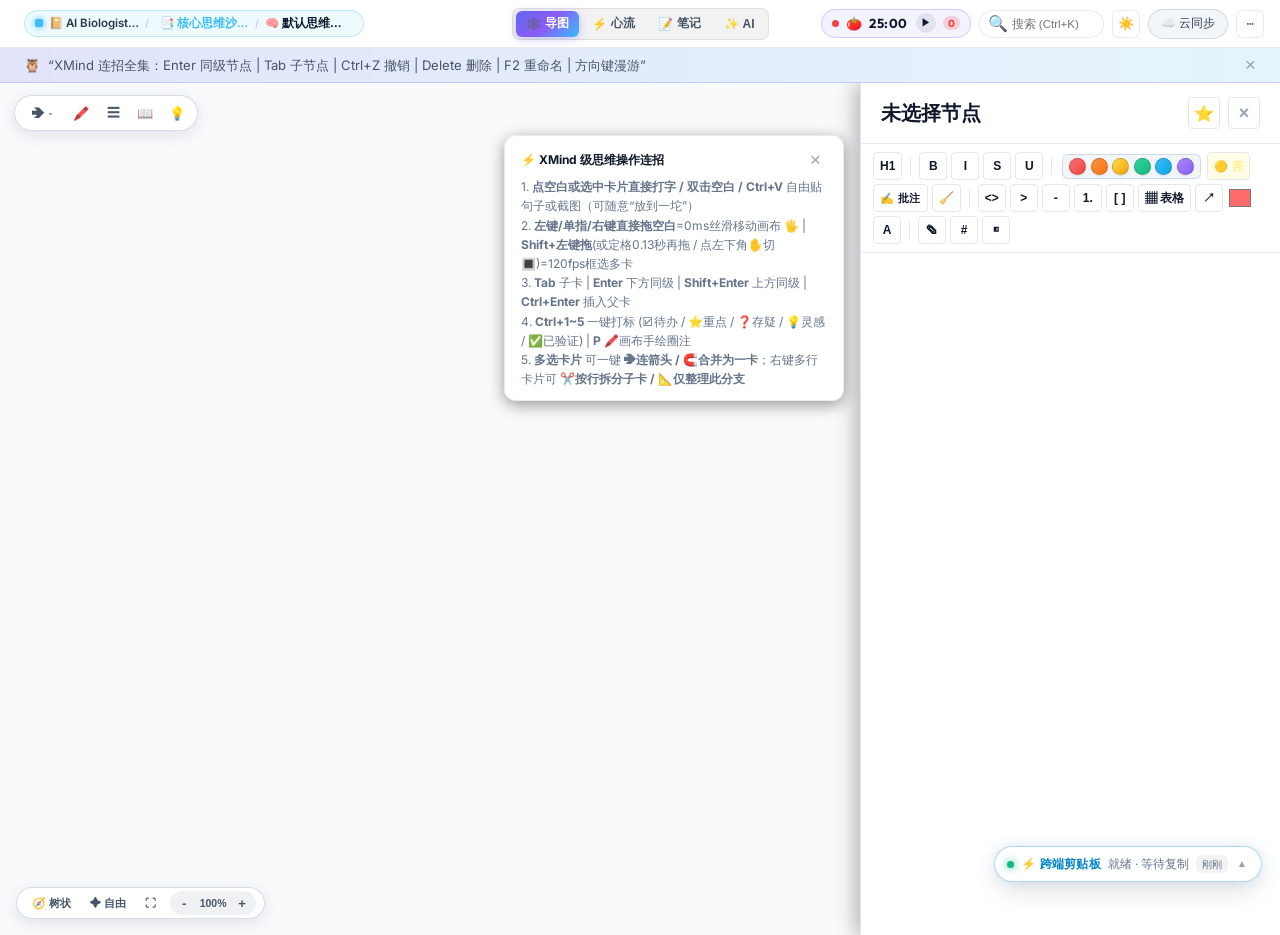
==== public/index.html @ 2f4ebbdd "fix(theme): release v3.9.8 with default light theme and persistent theme management engine" ====
<!DOCTYPE html>
<html lang="zh-CN" data-theme="light">
<head>
    <meta charset="UTF-8">
    <meta name="viewport" content="width=device-width, initial-scale=1.0">
    <title>FlowNotes — 空间自由思维沙盘与动态脑图系统 (v3.9.8)</title>
    <meta name="description" content="流动心流捕获、空间自由白板、动态跟随箭头、Markdown 深度编辑与 AI 助手于一体的个人知识工作台。">
    <meta name="theme-color" content="#f8fafc">
    <meta name="apple-mobile-web-app-capable" content="yes">
    <meta name="apple-mobile-web-app-status-bar-style" content="black-translucent">
    <link rel="manifest" href="manifest.json">
    <link rel="preconnect" href="https://fonts.googleapis.com">
    <link rel="preconnect" href="https://fonts.gstatic.com" crossorigin>
    <link href="https://fonts.googleapis.com/css2?family=Inter:wght@300;400;500;600;700&family=Outfit:wght@400;600;700;800&family=Fira+Code:wght@400;500&display=swap" rel="stylesheet">
    <script src="https://d3js.org/d3.v7.min.js"></script>
    <link rel="stylesheet" href="index.css?v=3.9.8">
    <script>
        try {
            const savedTheme = localStorage.getItem("flownotes_theme") || "light";
            document.documentElement.setAttribute("data-theme", savedTheme);
        } catch(e) {}
    </script>
</head>
<body>
    <!-- 顶部导航栏 (v3.6.0 极简三段式顶栏：消除猫头鹰冗余占用，纯净面包屑与黄金单点云同步) -->
    <header class="navbar">
        <div class="navbar-left">
            <div id="logoGroup" style="display:none;"></div>
            <div class="current-map-badge onenote-breadcrumb" id="currentMapBadge" style="cursor:pointer;" title="点击打开 OneNote 笔记本中心">
                <span>🧠 默认思维导图</span>
            </div>
        </div>

        <div class="navbar-center">
            <!-- 核心导航标签 (Segmented Pill Switcher: 永不换行、极简防挤压) -->
            <nav class="nav-tabs">
                <button class="nav-tab active" data-tab="graph" title="思维图谱可视化工作台">
                    <span class="tab-icon">🕸️</span>
                    <span>导图</span>
                </button>
                <button class="nav-tab" data-tab="flow" title="心流灵感极速捕获">
                    <span class="tab-icon">⚡</span>
                    <span>心流</span>
                </button>
                <button class="nav-tab" data-tab="editor" title="双链长文笔记库">
                    <span class="tab-icon">📝</span>
                    <span>笔记</span>
                </button>
                <button class="nav-tab" data-tab="ai" title="AI 认知助手与思维重构">
                    <span class="tab-icon">✨</span>
                    <span>AI</span>
                </button>
            </nav>
        </div>

        <div class="navbar-right">
            <!-- 顶部番茄钟与心流专注胶囊及极速待办下拉窗 (Header Pomodoro Focus Capsule & Quick Popover, v3.9.1) -->
            <div class="header-pomo-wrapper" id="headerPomoWrapper" style="position:relative;">
                <div class="header-pomo-pill" id="headerPomoPill" title="🍅 点击展开待办秒级专注通道 (Alt+P 开始/暂停)">
                    <span class="pomo-pill-mode-dot" id="pomoPillDot"></span>
                    <span class="pomo-pill-icon">🍅</span>
                    <span class="pomo-pill-timer" id="pomoPillTimer">25:00</span>
                    <button class="pomo-pill-toggle-btn" id="pomoPillToggleBtn" title="开始/暂停番茄专注 (Alt+P)">▶</button>
                    <span class="pomo-pill-today-badge" id="pomoPillTodayBadge" title="今日已完成专注番茄数">0</span>
                </div>

                <!-- 点击番茄展开的极简待办专注悬浮窗 (v3.9.1 Quick Focus Popover) -->
                <div class="pomo-quick-popover" id="pomoQuickPopover" style="display:none;">
                    <div class="pomo-popover-header">
                        <div class="pomo-popover-title">
                            <span>🎯 待办专注快速通道</span>
                            <span class="pomo-popover-badge" id="pomoQuickTodoBadge">0</span>
                        </div>
                        <button type="button" class="pomo-popover-full-btn" id="btnOpenFullPomoModal" title="打开完整时钟与专注证据库">📊 完整仪表盘</button>
                    </div>

                    <div class="pomo-popover-list" id="pomoQuickTodoList">
                        <!-- 动态渲染待办列表项 -->
                    </div>

                    <div class="pomo-popover-custom-row">
                        <input type="text" id="pomoQuickCustomInput" class="pomo-popover-input" placeholder="或输入临时专注目标...">
                        <button type="button" class="btn-quick-custom-start" id="btnStartQuickCustom">▶ 开始</button>
                    </div>

                    <div class="pomo-popover-footer">
                        <div class="pomo-popover-slices">
                            <span style="font-size:11px;color:var(--text-secondary,#94a3b8)">时长：</span>
                            <button type="button" class="pomo-popover-slice" data-mins="15">15m</button>
                            <button type="button" class="pomo-popover-slice active" data-mins="25">25m</button>
                            <button type="button" class="pomo-popover-slice" data-mins="45">45m</button>
                        </div>
                        <span class="pomo-popover-hint">点击任务行秒级开跑 · 自动聚焦卡片</span>
                    </div>
                </div>
            </div>

            <!-- 全局实时搜索 (紧凑优雅) -->
            <div class="search-box">
                <span class="search-icon">🔍</span>
                <input type="text" id="searchInput" placeholder="搜索 (Ctrl+K)">
            </div>

            <!-- 主题切换 -->
            <button class="btn-icon-only" id="themeToggle" title="切换深色/浅色外观">
                <span id="themeIcon">☀️</span>
            </button>

            <!-- 顶部常驻唯一云同步胶囊 (v3.5.9 统一步骤：对标 Image 2 黄金右上角，单点触发) -->
            <button class="nav-sync-pill" id="btnTopSync" title="点击立即同步至 GitHub 私有 Gist，或配置云端备份">
                <span class="sync-pill-text" id="syncPillText">☁️ 云同步</span>
            </button>

            <!-- 更多操作下拉菜单 (收纳导出 Obsidian、退出登录) -->
            <div class="navbar-more-wrap" id="navbarMoreWrap">
                <button class="btn-icon-only btn-navbar-more" id="btnNavbarMore" title="更多功能 (导出、退出)">
                    <span>⋯</span>
                </button>
                <div class="navbar-dropdown-menu" id="navbarMoreDropdown" style="display: none;">
                    <button class="navbar-dropdown-item" id="ghSyncBtn" title="GitHub 云端多端同步与历史回滚设置">
                        <span class="dropdown-item-icon">☁️</span>
                        <span class="dropdown-item-text" id="ghSyncText">GitHub 云端同步设置</span>
                    </button>
                    <button class="navbar-dropdown-item" id="exportObsidianBtn" title="导出支持 sync_to_obsidian.ps1 脚本的备份文件">
                        <span class="dropdown-item-icon">📦</span>
                        <span class="dropdown-item-text">导出为 Obsidian (JSON/MD)</span>
                    </button>
                    <button class="navbar-dropdown-item" id="btnMenuExportJson" title="导出完整 FlowNotes JSON 备份">
                        <span class="dropdown-item-icon">⬇️</span>
                        <span class="dropdown-item-text">导出备份 (JSON)</span>
                    </button>
                    <button class="navbar-dropdown-item" id="btnMenuImportFile" title="导入 Excalidraw (.excalidraw) 或 FlowNotes 备份 (.json)">
                        <span class="dropdown-item-icon">⬆️</span>
                        <span class="dropdown-item-text">导入备份 / Excalidraw</span>
                    </button>
                    <div class="navbar-dropdown-divider"></div>
                    <button class="navbar-dropdown-item text-danger" id="btnLogout" title="退出登录">
                        <span class="dropdown-item-icon">🚪</span>
                        <span class="dropdown-item-text">退出当前登录</span>
                    </button>
                </div>
            </div>
        </div>
    </header>

    <!-- 猫头鹰智慧贴士栏 -->
    <div class="owl-banner" id="owlBanner">
        <div class="owl-banner-content">
            <span class="owl-emoji">🦉</span>
            <span id="owlMessage">“XMind 连招全集：Enter 同级节点 | Tab 子节点 | Ctrl+Z 撤销 | Delete 删除 | F2 重命名 | 方向键漫游”</span>
        </div>
        <button class="btn-close-banner" id="closeBannerBtn">×</button>
    </div>

    <!-- 主工作区 -->
    <main class="main-container main-fullbleed">
        <!-- 1. 思维图谱可视化主工作台 -->
        <section class="tab-pane active" id="pane-graph">
            <div class="obsidian-mindmap-workspace">
                <!-- 左侧 D3 矢量图谱画布容器 -->
                <div id="graph-container">
                    <!-- SVG 画布必须在 DOM 最底层，浮动控件在其之上 -->
                    <svg id="graph-svg"></svg>
                    <input type="text" id="edit-input" autocomplete="off" spellcheck="false">

                    <!-- 画布左上角极简单行操作栏 (v3.8.5 净化精简 + 箭头分类面板) -->
                    <div id="nav-controls" class="canvas-action-pill-bar">
                        <button class="nav-btn nav-btn-dropdown" id="btn-relation" title="箭头分类与风格选择 (快捷键 L)"><span id="btn-relation-icon">➔</span><span class="nav-btn-caret">▾</span></button>
                        <button class="nav-btn" id="btn-ink-draw" title="OneNote 自由手绘/荧光笔圈注 (按 P 切换)">🖍️</button>
                        <button class="nav-btn" id="btn-outline" title="节点目录大纲">☰</button>
                        <button class="nav-btn" id="btn-toggle-editor" title="展开/收起右侧详细笔记 (Alt+E)">📖</button>
                        <button class="nav-btn" id="btn-hint" title="显示/隐藏快捷键提示面板">💡</button>
                        <!-- 隐藏保留 DOM 与快捷键兼容性 (用户标记精简) -->
                        <button class="nav-btn" id="btn-add-child" title="衍生子卡片 (Tab 键)" style="display:none;"></button>
                        <button class="nav-btn" id="btn-add-sibling" title="新增同级卡片 (Enter 键)" style="display:none;"></button>
                        <button class="nav-btn" id="btn-marquee" title="切换手势" style="display:none;"></button>
                        <button class="nav-btn" id="btn-undo" title="撤销 (Ctrl + Z)" style="display:none;"></button>
                        <button class="nav-btn" id="btn-redo" title="重做 (Ctrl + Y)" style="display:none;"></button>
                        <button id="btn-organizer" style="display:none;"></button>
                        <button id="btn-articles" style="display:none;"></button>
                        <button id="btn-search" style="display:none;"></button>
                        <button id="btn-multi-select" style="display:none;"></button>
                    </div>

                    <!-- 箭头分类与风格选择面板 (v3.8.5) -->
                    <div id="arrow-style-popover" class="arrow-style-popover" style="display: none;">
                        <div class="popover-arrow-header">
                            <span class="popover-arrow-title">🏹 箭头分类与风格</span>
                            <span class="popover-arrow-hint">点击即设默认，连线或按 L 立即生效</span>
                        </div>
                        <div class="popover-arrow-list">
                            <div class="arrow-style-item active" data-style="solid">
                                <div class="arrow-preview-pill">
                                    <svg viewBox="0 0 64 16" class="arrow-preview-svg">
                                        <line x1="4" y1="8" x2="52" y2="8" stroke="currentColor" stroke-width="2.2" marker-end="url(#arrow-preview-marker)"/>
                                    </svg>
                                </div>
                                <div class="arrow-style-meta">
                                    <div class="arrow-style-label">实线箭头 <span class="arrow-style-badge">默认</span></div>
                                    <div class="arrow-style-desc">标准层级与直接因果</div>
                                </div>
                                <span class="arrow-style-check">✓</span>
                            </div>

                            <div class="arrow-style-item" data-style="dashed">
                                <div class="arrow-preview-pill">
                                    <svg viewBox="0 0 64 16" class="arrow-preview-svg">
                                        <line x1="4" y1="8" x2="52" y2="8" stroke="currentColor" stroke-width="2" stroke-dasharray="6 4" marker-end="url(#arrow-preview-marker)"/>
                                    </svg>
                                </div>
                                <div class="arrow-style-meta">
                                    <div class="arrow-style-label">虚线箭头</div>
                                    <div class="arrow-style-desc">弱关联 / 推测 / 补充参考</div>
                                </div>
                                <span class="arrow-style-check">✓</span>
                            </div>

                            <div class="arrow-style-item" data-style="dotted">
                                <div class="arrow-preview-pill">
                                    <svg viewBox="0 0 64 16" class="arrow-preview-svg">
                                        <line x1="4" y1="8" x2="52" y2="8" stroke="currentColor" stroke-width="2.2" stroke-dasharray="2.5 4" marker-end="url(#arrow-preview-marker)"/>
                                    </svg>
                                </div>
                                <div class="arrow-style-meta">
                                    <div class="arrow-style-label">点状箭头</div>
                                    <div class="arrow-style-desc">待验证 / 存疑 / 临时想法</div>
                                </div>
                                <span class="arrow-style-check">✓</span>
                            </div>

                            <div class="arrow-style-item" data-style="bidirectional">
                                <div class="arrow-preview-pill">
                                    <svg viewBox="0 0 64 16" class="arrow-preview-svg">
                                        <line x1="12" y1="8" x2="52" y2="8" stroke="currentColor" stroke-width="2.2" marker-start="url(#arrow-preview-marker-start)" marker-end="url(#arrow-preview-marker)"/>
                                    </svg>
                                </div>
                                <div class="arrow-style-meta">
                                    <div class="arrow-style-label">双向箭头</div>
                                    <div class="arrow-style-desc">双向因果 / 互相影响 / 协同</div>
                                </div>
                                <span class="arrow-style-check">✓</span>
                            </div>

                            <div class="arrow-style-item" data-style="bold">
                                <div class="arrow-preview-pill">
                                    <svg viewBox="0 0 64 16" class="arrow-preview-svg">
                                        <line x1="4" y1="8" x2="50" y2="8" stroke="currentColor" stroke-width="3.8" marker-end="url(#arrow-preview-marker-bold)"/>
                                    </svg>
                                </div>
                                <div class="arrow-style-meta">
                                    <div class="arrow-style-label">粗体主线</div>
                                    <div class="arrow-style-desc">核心脉络 / 关键结论</div>
                                </div>
                                <span class="arrow-style-check">✓</span>
                            </div>
                        </div>
                    </div>

                    <!-- 画布左下角视口与缩放 Dock (v3.5.1 Miro/Figma 黄金左下角) -->
                    <div id="canvas-view-dock" class="canvas-view-dock">
                        <button class="dock-btn" id="btn-layout" title="整理为 XMind 树状清晰结构 (按 M)">🧭 树状</button>
                        <button class="dock-btn" id="btn-graph" title="自由力导力学网络 (按 G)">✦ 自由</button>
                        <button class="dock-btn" id="btn-fit" title="全景适配视图 (Ctrl+0)">⛶</button>
                        <div class="dock-zoom-group">
                            <button class="dock-btn btn-zoom" id="btn-zoom-out" title="缩小视图">-</button>
                            <button class="dock-btn btn-zoom btn-zoom-val" id="btn-zoom-reset" title="恢复 100% 原始大小">100%</button>
                            <button class="dock-btn btn-zoom" id="btn-zoom-in" title="放大视图">+</button>
                        </div>
                    </div>

                    <div id="io-controls" style="display: none !important;">
                        <button class="io-btn" id="btn-export" title="导出 JSON 备份">⬇️ 导出</button>
                        <button class="io-btn" id="btn-import" title="导入 Excalidraw (.excalidraw) 或 FlowNotes 备份 (.json)">⬆️ 导入</button>
                        <button class="io-btn" id="btn-pull" title="从 GitHub 私有 Gist 拉取">↙️ 拉取</button>
                        <button class="io-btn" id="btn-password" title="配置 GitHub 个人授权 Token 与私有 Gist 存储库 ID">🔐 密钥</button>
                        <span class="sync-status" id="sync-status" data-state="local">🟢 本地已保存 (Gist 已连通)</span>
                        <input type="file" id="file-input" accept=".excalidraw,.json,.pdf" style="display: none;">
                    </div>

                    <!-- 右侧笔记面板收起后显示的右上角一键展开悬浮胶囊 -->
                    <button id="btn-reopen-editor-pill" class="reopen-editor-pill" title="展开右侧节点详细笔记面板" style="display:none;">📖 展开详细笔记</button>

                    <!-- 可关闭的快捷键提示浮窗 -->
                    <div id="hint">
                        <div class="hint-header">
                            <span>⚡ XMind 级思维操作连招</span>
                            <button class="hint-close-btn" id="btn-close-hint" title="关闭提示">×</button>
                        </div>
                        <div class="hint-body" id="hint-body">
                            1. <b>点空白或选中卡片直接打字 / 双击空白 / Ctrl+V</b> 自由贴句子或截图（可随意“放到一坨”）<br>
                            2. <b>左键/单指/右键直接拖空白</b>=0ms丝滑移动画布 🖐️ | <b>Shift+左键拖</b>(或定格0.13秒再拖 / 点左下角✋切🔳)=120fps框选多卡<br>
                            3. <b>Tab</b> 子卡 | <b>Enter</b> 下方同级 | <b>Shift+Enter</b> 上方同级 | <b>Ctrl+Enter</b> 插入父卡<br>
                            4. <b>Ctrl+1~5</b> 一键打标 (☑待办 / ⭐重点 / ❓存疑 / 💡灵感 / ✅已验证) | <b>P</b> 🖍️画布手绘圈注<br>
                            5. <b>多选卡片</b> 可一键 <b>➔连箭头 / 🧲合并为一卡</b>；右键多行卡片可 <b>✂️按行拆分子卡 / 📐仅整理此分支</b>
                        </div>
                    </div>

                    <!-- 🗂️ OneNote 现代化树状笔记本抽屉 (Organizer v3.5.0) -->
                    <aside id="organizer-panel" hidden class="onenote-tree-drawer">
                        <div class="onenote-tree-header">
                            <div class="onenote-header-title">
                                <span class="onenote-header-icon">🗂️</span>
                                <span class="onenote-header-text">OneNote 笔记本中心</span>
                            </div>
                            <button class="outline-close" id="btn-organizer-close" title="关闭 (Esc)">×</button>
                        </div>
                        <div class="onenote-search-box">
                            <input type="search" id="onenote-tree-search" placeholder="🔍 搜索笔记本、分区或页面..." autocomplete="off" spellcheck="false">
                        </div>
                        <div class="onenote-tree-actions-bar">
                            <button class="onenote-action-btn" id="btnTreeNewNotebook" title="➕ 新建笔记本 (Notebook)">
                                <span>📔+ 本</span>
                            </button>
                            <button class="onenote-action-btn" id="btnTreeNewSection" title="➕ 新建彩色分区 (Section)">
                                <span>📑+ 分区</span>
                            </button>
                            <button class="onenote-action-btn primary" id="btnTreeNewPage" title="➕ 新建思维沙盘页面 (Page)">
                                <span>📄+ 页面</span>
                            </button>
                            <button class="onenote-action-btn highlight" id="btnLoadExcalidrawDemo" title="🎨 导入 1.pdf (AI Biologist) 宏基因组导图">
                                <span>🎨 1.pdf</span>
                            </button>
                        </div>
                        <div id="organizerMapList" class="onenote-tree-body">
                            <!-- 动态渲染 OneNote 3级可折叠树：笔记本 ➔ 彩色分区 ➔ 页面 -->
                        </div>
                        <div class="onenote-tree-footer">
                            <span id="onenote-tree-stats">共 1 个笔记本 · 2 个分区 · 2 个页面</span>
                            <div class="onenote-footer-btns">
                                <button class="btn btn-xs btn-secondary" id="btnCollapseAllTree" title="全部折叠">📁 折叠</button>
                                <button class="btn btn-xs btn-secondary" id="btnExpandAllTree" title="全部展开">📂 展开</button>
                            </div>
                        </div>
                    </aside>

                    <!-- 大纲树抽屉 -->
                    <aside id="outline-panel" hidden>
                        <div class="outline-header">
                            <span class="outline-title">🌳 节点大纲树</span>
                            <button class="outline-close" id="btn-outline-close" title="关闭">×</button>
                        </div>
                        <input id="outline-filter" type="search" autocomplete="off" spellcheck="false" placeholder="筛选节点目录...">
                        <div id="outline-tree"></div>
                    </aside>

                    <!-- AI 文章库抽屉 -->
                    <aside id="article-library-panel" hidden>
                        <div class="outline-header">
                            <span class="outline-title">📚 AI 合成长文章库</span>
                            <button class="outline-close" id="btn-articles-close" title="关闭">×</button>
                        </div>
                        <input id="article-library-filter" type="search" autocomplete="off" spellcheck="false" placeholder="筛选文章...">
                        <div id="article-library-list"></div>
                    </aside>
                </div>

                <!-- 右侧深度 Markdown 编辑面板 -->
                <div id="editor-panel">
                    <div id="editor-header" style="display:flex; align-items:center; gap:8px;">
                        <input id="title-input" type="text" autocomplete="off" spellcheck="false" value="未选择节点" disabled style="flex:1;">
                        <button id="btn-toggle-focus" class="format-btn" title="划重点 / 设为核心关注节点 (快捷键 F)" style="width:32px; height:32px; font-size:16px; display:flex; align-items:center; justify-content:center; padding:0; flex-shrink:0;">⭐</button>
                        <button id="btn-close-editor" class="format-btn btn-close-editor-panel" title="关闭/收起右侧详细笔记面板 (让脑图画布全屏展开)" style="width:32px; height:32px; font-size:18px; font-weight:700; display:flex; align-items:center; justify-content:center; padding:0; flex-shrink:0;">×</button>
                    </div>

                    <div id="format-toolbar">
                        <button class="format-btn" data-format="heading" title="一级标题 (Ctrl+1)">H1</button>
                        <span class="format-separator"></span>
                        <button class="format-btn" data-format="bold" title="粗体 (Ctrl+B)">B</button>
                        <button class="format-btn" data-format="italic" title="斜体 (Ctrl+I)">I</button>
                        <button class="format-btn" data-format="strike" title="删除线 (Ctrl+Shift+X)">S</button>
                        <button class="format-btn" data-format="underline" title="下划线 (Ctrl+U)">U</button>
                        <span class="format-separator"></span>
                        <!-- 字体颜色标注套件 (与脑图同步 6 色) -->
                        <div class="format-color-group" title="字体颜色 (与脑图同步 6 色)">
                            <button class="format-btn format-color-dot dot-red" data-format="color-red" title="🔴 珊瑚红 (Ctrl+Shift+R)"></button>
                            <button class="format-btn format-color-dot dot-orange" data-format="color-orange" title="🟠 暖杏橙"></button>
                            <button class="format-btn format-color-dot dot-yellow" data-format="color-yellow" title="🟡 柠檬黄"></button>
                            <button class="format-btn format-color-dot dot-green" data-format="color-green" title="🟢 薄荷绿 (Ctrl+Shift+G)"></button>
                            <button class="format-btn format-color-dot dot-blue" data-format="color-blue" title="🔵 晴空蓝"></button>
                            <button class="format-btn format-color-dot dot-purple" data-format="color-purple" title="🟣 薰衣草紫"></button>
                        </div>
                        <button class="format-btn color-preset-btn" data-format="highlight" title="🟡 荧光黄高亮 (Ctrl+Shift+H)" style="background:rgba(254,240,138,0.2); color:#fef08a;">🟡 亮</button>
                        <button class="format-btn color-preset-btn" data-format="handwriting" title="✍️ 手写批注体 (选中文本或整卡切换, Ctrl+Shift+W)" style="font-family:'FlowNotesHandwriting', cursive; font-size:12px; font-weight:700;">✍️ 批注</button>
                        <button class="format-btn" data-format="clear" title="清除格式与列表 (🧹 / Ctrl+Shift+\)">🧹</button>
                        <span class="format-separator"></span>
                        <button class="format-btn" data-format="code" title="行内代码 (Ctrl+E)">&lt;&gt;</button>
                        <button class="format-btn" data-format="quote" title="引用">&gt;</button>
                        <button class="format-btn" data-format="bullet" title="无序列表 (按 -)">-</button>
                        <button class="format-btn" data-format="ordered" title="有序列表 (按 1.)">1.</button>
                        <button class="format-btn" data-format="task" title="任务列表">[ ]</button>
                        <button class="format-btn" data-format="table" title="▦ 插入/扩展表格 (OneNote 风格表格, 按 Tab 跳格, 按 Enter 换行)">▦ 表格</button>
                        <button class="format-btn" data-format="link" title="链接 (Ctrl+K)">↗</button>
                        <input id="md-color" type="color" value="#ff6b6b" title="自定义调色盘">
                        <button class="format-btn" data-format="color" title="应用调色盘颜色 (Ctrl+Shift+C)">A</button>
                        <span class="format-separator"></span>
                        <button class="format-btn" data-preview-mode="live" title="实时编辑">✎</button>
                        <button class="format-btn" data-preview-mode="edit" title="Markdown 源码">#</button>
                        <button class="format-btn" data-preview-mode="preview" title="预览">◧</button>
                    </div>

                    <div id="note-workspace" data-preview-mode="live">
                        <!-- 划选文字与卡片微型悬浮/置顶格式工具栏 (Selection & Card Quick Bubble) -->
                        <!-- 划选文字与卡片微型悬浮/置顶格式工具栏 (v3.5.9: iPad 无边记 6 色调色盘与超紧凑设计) -->
                        <div id="selection-quick-bubble">
                            <!-- 1. iPad 无边记 6 色马卡龙调色盘 (圆点：字体颜色 / 荧光高亮) -->
                            <div class="bubble-group bubble-group-dots" id="bubble-dots-group">
                                <button class="bubble-color-dot dot-red" data-action="color-red" data-color="#ef4444" data-hl="#fecdd3" title="🔴 珊瑚红 / 玫瑰粉 (点击应用字体颜色)"></button>
                                <button class="bubble-color-dot dot-orange" data-action="color-orange" data-color="#f97316" data-hl="#fed7aa" title="🟠 暖杏橙 (点击应用字体颜色)"></button>
                                <button class="bubble-color-dot dot-yellow" data-action="color-yellow" data-color="#f59e0b" data-hl="#fef08a" title="🟡 柠檬黄 / 琥珀金 (点击应用字体颜色)"></button>
                                <button class="bubble-color-dot dot-green" data-action="color-green" data-color="#10b981" data-hl="#bbf7d0" title="🟢 薄荷绿 (点击应用字体颜色)"></button>
                                <button class="bubble-color-dot dot-blue" data-action="color-blue" data-color="#0ea5e9" data-hl="#bae6fd" title="🔵 晴空蓝 (点击应用字体颜色)"></button>
                                <button class="bubble-color-dot dot-purple" data-action="color-purple" data-color="#8b5cf6" data-hl="#e9d5ff" title="🟣 薰衣草紫 (点击应用字体颜色)"></button>
                            </div>
                            
                            <!-- 荧光笔高亮模式开关 -->
                            <button class="bubble-btn bubble-btn-icon" data-action="toggle-highlighter" id="btn-toggle-highlighter" title="🖍️ 荧光笔高亮模式 (点击开启：点选上方 6 色圆点即可直接画无边记清新荧光高亮)">🖍️</button>

                            <span class="bubble-separator"></span>

                            <!-- 2. 6 色卡片框框底色方块 (正方形代表卡片背景底色) -->
                            <div class="bubble-group bubble-group-swatches">
                                <button class="bubble-card-swatch swatch-rose" data-action="bg-rose" title="🟥 框框底色：珊瑚绯红"></button>
                                <button class="bubble-card-swatch swatch-orange" data-action="bg-orange" title="🟧 框框底色：暖杏甜橙"></button>
                                <button class="bubble-card-swatch swatch-amber" data-action="bg-amber" title="🟨 框框底色：柠檬琥珀"></button>
                                <button class="bubble-card-swatch swatch-emerald" data-action="bg-emerald" title="🟩 框框底色：薄荷翡翠"></button>
                                <button class="bubble-card-swatch swatch-sky" data-action="bg-sky" title="🟦 框框底色：晴空冰蓝"></button>
                                <button class="bubble-card-swatch swatch-violet" data-action="bg-violet" title="🟪 框框底色：薰衣草紫"></button>
                            </div>

                            <span class="bubble-separator"></span>

                            <!-- 3. 文字与卡片格式套件 -->
                            <button class="bubble-btn bubble-btn-icon" data-action="bold" title="B 粗体 (Ctrl+B)"><strong>B</strong></button>
                            <button class="bubble-btn bubble-btn-icon" data-action="italic" title="I 斜体 (Ctrl+I)"><em>I</em></button>
                            <button class="bubble-btn bubble-btn-icon" data-action="underline" title="U 下划线 (Ctrl+U)"><u>U</u></button>
                            <button class="bubble-btn bubble-btn-icon" data-action="handwriting" title="✍️ 手写批注体 (Ctrl+Shift+W)">✍️</button>
                            <button class="bubble-btn bubble-btn-icon" data-action="todo" title="☑ 待办复选框 (Ctrl+1)">☑</button>
                            <button class="bubble-btn bubble-btn-icon" data-action="table" title="▦ 插入/扩展表格 (Alt+T)">▦</button>
                            <button class="bubble-btn bubble-btn-icon" data-action="clear" title="🧹 擦除格式与底色 (Ctrl+Shift+)">🧹</button>

                            <span class="bubble-separator"></span>

                            <!-- 4. 停靠与 iPad 无边记一键缩小控制 -->
                            <button class="bubble-btn bubble-btn-icon" data-action="toggle-dock" id="btn-toggle-bubble-dock" title="切换停靠方式：固定在画布上方 / 跟随选区悬浮">📌</button>
                            <button class="bubble-btn bubble-btn-icon btn-minimize" data-action="toggle-minimize" id="btn-toggle-bubble-minimize" title="➖ 收起为无边记悬浮胶囊 (点击缩小，再次点击展开)">➖</button>
                        </div>

                        <!-- 5. iPad 无边记风格迷你悬浮胶囊 (缩小状态) -->
                        <div id="bubble-minimized-pill" class="bubble-minimized-pill" title="🎨 点击展开排版与 6 色马卡龙调色盘 (iPad 无边记风格)">
                            <span class="mini-pill-dot" style="background: #f59e0b;"></span>
                            <span class="mini-pill-dot" style="background: #10b981;"></span>
                            <span class="mini-pill-dot" style="background: #0ea5e9;"></span>
                            <span class="mini-pill-icon">🎨</span>
                            <span class="mini-pill-text">格式</span>
                        </div>
                        <div id="rich-editor" contenteditable="true" spellcheck="true"></div>
                        <textarea id="md-textarea" placeholder="在这里使用 Markdown 记录你的思考...&#10;&#10;使用 [[笔记名]] 快速引用关联卡片。"></textarea>
                        <div id="preview-panel" class="preview-content"></div>
                    </div>
                </div>
            </div>
        </section>

        <!-- 2. 心流捕获面板 -->
        <section class="tab-pane" id="pane-flow">
            <div class="flow-container">
                <div class="flow-input-card">
                    <div class="input-header">
                        <h3>⚡ 瞬时心流捕获 (Flow Capture)</h3>
                        <span class="input-subtitle">灵感闪现即刻记录，支持 Markdown 语法与 #标签</span>
                    </div>
                    <textarea id="flowInputText" class="flow-textarea" placeholder="在此输入灵感、会议碎片或思考流... 例如：#架构设计 今天构思了使用 [[思维图谱]] 来增强学习效率。"></textarea>
                    <div class="flow-actions">
                        <div class="quick-tags">
                            <span>快捷标签：</span>
                            <button class="tag-chip" data-tag="#思考">#思考</button>
                            <button class="tag-chip" data-tag="#灵感">#灵感</button>
                            <button class="tag-chip" data-tag="#待办">#待办</button>
                            <button class="tag-chip" data-tag="#知识点">#知识点</button>
                        </div>
                        <button class="btn btn-primary" id="addFlowBtn">
                            <span>记录心流</span>
                            <span class="btn-shortcut">Enter</span>
                        </button>
                    </div>
                </div>

                <div class="flow-stream-header">
                    <h4>近期流记录 (<span id="flowCount">0</span>)</h4>
                    <div class="filter-group">
                        <select id="flowTagFilter" class="select-filter">
                            <option value="all">全部分类/标签</option>
                        </select>
                    </div>
                </div>

                <div class="flow-list" id="flowList"></div>
            </div>
        </section>

        <!-- 3. 双链笔记库列表面板 -->
        <section class="tab-pane" id="pane-editor">
            <div class="editor-layout">
                <aside class="sidebar-notes">
                    <div class="sidebar-header">
                        <button class="btn btn-primary w-100" id="newNoteBtn">+ 新建深度笔记</button>
                    </div>
                    <div class="sidebar-search">
                        <input type="text" id="noteListFilter" placeholder="筛选当前笔记列表...">
                    </div>
                    <div class="notes-list-items" id="notesListItems"></div>
                </aside>

                <div class="editor-main">
                    <div class="editor-top-bar">
                        <input type="text" id="noteTitleInput" class="note-title-input" placeholder="输入笔记名称...">
                        <div class="editor-tools">
                            <button class="btn-tool" id="saveNoteBtn" title="保存当前修改 (Ctrl+S)">💾 保存</button>
                            <button class="btn-tool btn-danger" id="deleteNoteBtn" title="删除本条笔记">🗑️ 删除</button>
                        </div>
                    </div>
                    <div class="note-meta-bar">
                        <div class="note-tags-input">
                            <span>标签:</span>
                            <input type="text" id="noteTagsInput" placeholder="以逗号或空格分隔标签 例如：知识库, 架构">
                        </div>
                        <span class="note-updated-time" id="noteUpdatedTime">刚刚保存</span>
                    </div>
                    <div class="editor-body">
                        <textarea id="noteContentInput" class="markdown-textarea" placeholder="在这里撰写完整的 Markdown 知识笔记...&#10;&#10;使用 [[笔记名]] 创建或链接到另一篇知识卡片。"></textarea>
                    </div>
                </div>

                <aside class="sidebar-backlinks">
                    <div class="backlink-section">
                        <h4>🔗 链入本笔记 (Backlinks)</h4>
                        <div class="backlinks-list" id="backlinksList"></div>
                    </div>
                    <div class="backlink-section">
                        <h4>↗️ 本文链接到 (Outbound)</h4>
                        <div class="outbound-list" id="outboundList"></div>
                    </div>
                    <div class="backlink-section">
                        <h4>🦉 猫头鹰建议链接</h4>
                        <div class="ai-suggestions-list" id="aiSuggestLinks"></div>
                    </div>
                </aside>
            </div>
        </section>

        <!-- 4. 智慧助手 -->
        <section class="tab-pane" id="pane-ai">
            <div class="ai-container">
                <div class="ai-hero">
                    <div class="ai-owl-badge">🦉 AI 知识整理师</div>
                    <h2>与知识管理猫头鹰协作，发掘笔记之间的深层关联</h2>
                    <p>无论是使用内置启发式引擎还是挂载你的大模型 API，在这里为你的心流笔记注入灵感。</p>
                </div>

                <div class="ai-grid">
                    <div class="ai-card">
                        <h3>💡 智能知识库分析</h3>
                        <p>分析当前所有知识记录，生成连贯的主题综述与孤岛卡片报告。</p>
                        <div class="ai-report-box" id="aiReportBox">点击下方按钮分析本地知识库状态。</div>
                        <button class="btn btn-primary w-100" id="runAnalysisBtn">立即分析知识结构</button>
                    </div>

                    <div class="ai-card">
                        <h3>🌱 知识发散与自省提示器</h3>
                        <p>依据所选卡片，获得可直接复制的反思思考角度与标签建议。</p>
                        <div class="form-group">
                            <label>选择想要深化的笔记:</label>
                            <select id="aiNoteSelector" class="select-filter w-100"></select>
                        </div>
                        <div class="ai-prompt-box" id="aiPromptOutput">请选定一条笔记来生成拓展思考思路...</div>
                        <button class="btn btn-secondary w-100" id="generatePromptBtn">生成思考发散角度</button>
                    </div>
                </div>
            </div>
        </section>
    </main>

    <!-- Quick Open 模态框 -->
    <div id="quick-open" hidden>
        <div class="quick-card">
            <input id="quick-input" type="search" autocomplete="off" spellcheck="false" placeholder="搜索标题、正文或双链 (Enter 选择)...">
            <div id="quick-results"></div>
        </div>
    </div>

    <!-- 右键大纲菜单 -->
    <div id="outline-context-menu" hidden>
        <button class="context-action" data-outline-action="focus-node">聚焦这个节点</button>
        <button class="context-action" data-outline-action="start-relation">从此节点拉虚线</button>
        <button class="context-action" data-outline-action="clear-node-relations">删除此节点虚线</button>
    </div>

    <!-- AI 文章合成弹窗 Modal -->
    <div id="article-modal" hidden>
        <div class="article-card">
            <div class="article-header">
                <span class="article-title" id="article-title">生成文章</span>
                <button class="article-close" id="btn-article-close" title="关闭">×</button>
            </div>
            <div class="article-body">
                <textarea id="article-output" spellcheck="true"></textarea>
                <div class="article-chat-panel">
                    <div id="article-chat-log"></div>
                    <textarea id="article-chat-input" spellcheck="true" placeholder="输入修改意见或想讨论的问题..."></textarea>
                    <div class="article-chat-actions">
                        <button class="article-action" id="btn-article-ask">讨论</button>
                        <button class="article-action" id="btn-article-rewrite">按意见改写</button>
                    </div>
                </div>
            </div>
            <div class="article-actions">
                <button class="article-action" id="btn-article-copy">复制文章</button>
                <button class="article-action" id="btn-article-download">下载会话 MD</button>
            </div>
        </div>
    </div>

    <!-- 云端全量双向同步中心 Modal (v3.8.0 跨设备免配置极速云同步套件) -->
    <div class="modal-overlay" id="ghSyncModal">
        <div class="modal-card modal-lg">
            <div class="modal-header">
                <h3>☁️ FlowNotes 跨设备云同步中心</h3>
                <button class="btn-close-modal" id="closeGhModalBtn">×</button>
            </div>
            <div class="modal-body">
                <!-- 模块一：Cloudflare 零配置极速云同步 (推荐 · 跨设备秒连) -->
                <div class="cloud-sync-card" style="background:rgba(56, 189, 248, 0.08); border:1px solid rgba(56, 189, 248, 0.28); border-radius:12px; padding:16px; margin-bottom:16px;">
                    <div style="display:flex; justify-content:space-between; align-items:center; margin-bottom:8px;">
                        <h4 style="margin:0; font-size:15px; color:#38bdf8; display:flex; align-items:center; gap:6px;">
                            <span>⚡ 1. Cloudflare 极速云同步 (免配置 · 电脑 ↔ iPad 实时互通)</span>
                        </h4>
                        <span id="cloudflareSyncBadge" style="font-size:11px; background:#0284c7; color:#fff; padding:2px 8px; border-radius:10px; font-weight:600;">已就绪</span>
                    </div>
                    <p style="font-size:13px; color:var(--text-secondary); line-height:1.5; margin:0 0 12px 0;">
                        基于 Cloudflare 全球边缘通道，<b>完全免输入 GitHub Token</b>。电脑上一键推送，iPad 上一键拉取，瞬间互通全部图谱、笔记本、番茄证据与卡片！
                    </p>
                    <div id="cloudflareSyncStatus" style="font-size:12.5px; background:rgba(0,0,0,0.22); padding:10px 14px; border-radius:8px; margin-bottom:14px; border:1px solid rgba(255,255,255,0.06); display:flex; justify-content:space-between; align-items:center;">
                        <span>云端状态：<b id="cfCloudStatusText">检测中...</b></span>
                        <small id="cfCloudTimeText" style="color:var(--text-muted);"></small>
                    </div>
                    <div style="display:flex; gap:10px; flex-wrap:wrap;">
                        <button class="btn btn-primary" id="btnCloudPush" style="flex:1; min-width:180px; padding:10px 14px; font-weight:600; display:flex; align-items:center; justify-content:center; gap:6px;">
                            <span>🚀 电脑端：一键推送到云端</span>
                        </button>
                        <button class="btn btn-success" id="btnCloudPull" style="flex:1; min-width:180px; padding:10px 14px; font-weight:600; background:#10b981; border-color:#059669; color:#fff; display:flex; align-items:center; justify-content:center; gap:6px;">
                            <span>📥 iPad端：一键从云端拉取</span>
                        </button>
                    </div>
                </div>

                <!-- 模块二：GitHub Gist 永久防误删归档 (可选高级备份) -->
                <details style="border:1px solid rgba(255,255,255,0.1); border-radius:10px; padding:12px;">
                    <summary style="font-size:13px; font-weight:600; color:var(--text-secondary); cursor:pointer;">
                        <span>🐙 2. GitHub Gist 永久版本回溯与 Git 备份 (高级可选)</span>
                    </summary>
                    <p style="font-size:12px; color:var(--text-muted); margin:8px 0 10px 0;">
                        可将全量笔记同步至 GitHub 私有 Gist，每次同步产生 Commit 记录，适合需要 Git 历史版本的用户。
                    </p>
                    <div class="form-group margin-top-sm">
                        <div style="display:flex; justify-content:space-between; align-items:center; margin-bottom:4px;">
                            <label style="margin:0; font-size:12px;"><b>GitHub PAT:</b></label>
                            <a href="https://github.com/settings/tokens/new?scopes=gist&description=FlowNotes_Sync" target="_blank" rel="noopener noreferrer" style="font-size:11px; color:#38bdf8; text-decoration:underline;">🔑 生成 PAT</a>
                        </div>
                        <input type="password" id="ghPatInput" class="input-field" placeholder="ghp_xxxxxxxxxxxxxxxxxxxx">
                    </div>
                    <div class="form-group margin-top-sm">
                        <label style="font-size:12px;"><b>Gist ID:</b></label>
                        <div class="input-with-button">
                            <input type="text" id="ghGistIdInput" class="input-field" placeholder="Gist ID">
                            <button class="btn btn-secondary" id="autoCreateGistBtn">🚀 自动创建 Gist</button>
                        </div>
                    </div>
                    <div class="sync-status-box margin-top-sm" id="ghSyncStatusBox">
                        <div class="status-indicator" id="ghStatusIndicator">⚪ 状态读取中...</div>
                        <div class="status-details" id="ghStatusDetails">未配置或已绑定私有 Gist。</div>
                    </div>
                    <div style="display:flex; justify-content:flex-end; gap:8px; margin-top:10px; flex-wrap:wrap;">
                        <button class="btn btn-danger btn-sm" id="pullFromGhBtn">⬇️ 从 GitHub 强制覆盖</button>
                        <button class="btn btn-secondary btn-sm" id="saveGhSettingsBtn">💾 保存 GitHub 配置</button>
                        <button class="btn btn-primary btn-sm" id="pushToGhBtn">⬆️ 推送至 GitHub</button>
                    </div>
                </details>
            </div>
            <div class="modal-footer" style="justify-content:flex-end;">
                <button class="btn btn-secondary" id="closeGhModalBtn2">完成并关闭</button>
            </div>
        </div>
    </div>

    <!-- 导出 Obsidian Modal -->
    <div class="modal-overlay" id="exportModal">
        <div class="modal-card">
            <div class="modal-header">
                <h3>📦 Obsidian 完美兼容导出完成！</h3>
                <button class="btn-close-modal" id="closeModalBtn">×</button>
            </div>
            <div class="modal-body">
                <p>你的笔记图谱数据已导出为 <code>obsidian_graph_backup.json</code> 并触发浏览器下载。</p>
            </div>
            <div class="modal-footer">
                <button class="btn btn-primary" id="confirmExportBtn">知道了</button>
            </div>
        </div>
    </div>

    <!-- 番茄专注与行动证据库 Modal (Pomodoro Focus & Evidence Modal) -->
    <div class="modal-overlay" id="pomoFocusModal" style="display:none;">
        <div class="modal-card modal-lg pomo-modal-card">
            <div class="modal-header">
                <div class="pomo-modal-title-group">
                    <h3>🍅 番茄专注与行动证据库</h3>
                    <span class="pomo-modal-subtitle">Evidence Over Emotion · 用确凿证据校准感受，记录每一个扎实脚印</span>
                </div>
                <button class="btn-close-modal" id="closePomoModalBtn">×</button>
            </div>
            
            <div class="modal-body pomo-modal-body">
                <!-- 顶部导航切换：计时器 / 证据库 / 偏好 -->
                <div class="pomo-subtabs">
                    <button class="pomo-subtab active" data-ptab="timer">⏱️ 专注计时器</button>
                    <button class="pomo-subtab" data-ptab="evidence">📊 行动证据库 (<span id="pomoEvidenceCountBadge">0</span>)</button>
                    <button class="pomo-subtab" data-ptab="settings">⚙️ 偏好设置</button>
                </div>

                <!-- 1. 计时器视图 -->
                <div class="pomo-tab-pane active" id="pomoPaneTimer">
                    <div class="pomo-modes-bar">
                        <button class="pomo-mode-btn active" data-pmode="focus">🍅 深度专注 (25m)</button>
                        <button class="pomo-mode-btn" data-pmode="shortBreak">☕ 快速小憩 (5m)</button>
                        <button class="pomo-mode-btn" data-pmode="longBreak">🌴 彻底放松 (15m)</button>
                    </div>

                    <div class="pomo-ring-container">
                        <svg class="pomo-ring-svg" viewBox="0 0 220 220">
                            <circle class="pomo-ring-bg" cx="110" cy="110" r="95"></circle>
                            <circle class="pomo-ring-progress" id="pomoRingProgress" cx="110" cy="110" r="95"></circle>
                        </svg>
                        <div class="pomo-ring-center">
                            <div class="pomo-large-timer" id="pomoLargeTimer">25:00</div>
                            <div class="pomo-mode-label" id="pomoModeLabel">深度专注中</div>
                        </div>
                    </div>

                    <!-- 方案 A：从当前思维图谱待办选择下拉框 (v3.9.0) -->
                    <div class="pomo-todo-picker-section" id="pomoTodoPickerSection">
                        <div class="pomo-todo-picker-header">
                            <label for="pomoTodoSelect" class="pomo-todo-picker-label">
                                <span>📋 从当前思维图谱待办中选择：</span>
                                <span class="pomo-todo-count-badge" id="pomoTodoCountBadge">0 项未完成</span>
                            </label>
                            <button type="button" class="btn-refresh-pomo-todos" id="btnRefreshPomoTodos" title="重新扫描当前图谱待办">🔄 刷新</button>
                        </div>
                        <div class="pomo-todo-select-wrap">
                            <select id="pomoTodoSelect" class="input-field pomo-todo-select">
                                <option value="">🎯 选择当前图谱待办（点击自动锁定为专注目标并平移聚焦）...</option>
                            </select>
                        </div>
                    </div>

                    <div class="pomo-target-row">
                        <input type="text" id="pomoTargetInput" class="input-field pomo-target-input" placeholder="🎯 本轮专注目标（可从上方选择或直接输入）">
                        <button class="btn btn-secondary btn-sm" id="btnPomoBindCard" title="一键绑定当前在画布上选中的思维图谱卡片">📍 绑定选中卡片</button>
                    </div>

                    <div class="pomo-quick-durations">
                        <span class="pomo-quick-label">快速切片：</span>
                        <button class="pomo-chip" data-mins="15">15分钟</button>
                        <button class="pomo-chip active" data-mins="25">25分钟</button>
                        <button class="pomo-chip" data-mins="45">45分钟</button>
                        <button class="pomo-chip" data-mins="60">60分钟</button>
                    </div>

                    <div class="pomo-actions-row">
                        <button class="btn btn-primary btn-lg" id="pomoPrimaryBtn">
                            <span id="pomoPrimaryIcon">▶</span>
                            <span id="pomoPrimaryText">开始专注 (Alt+P)</span>
                        </button>
                        <button class="btn btn-secondary" id="pomoResetBtn" title="重置本轮计时">↺ 重置</button>
                        <button class="btn btn-secondary" id="pomoSkipBtn" title="跳过此轮">⏭ 跳过</button>
                        <button class="btn btn-secondary" id="pomoFinishEarlyBtn" title="提前完成此轮并沉淀为一条行动证据">✅ 提前沉淀证据</button>
                    </div>
                </div>

                <!-- 2. 行动证据库视图 -->
                <div class="pomo-tab-pane" id="pomoPaneEvidence">
                    <!-- 核心哲学信条 Banner -->
                    <div class="pomo-philosophy-banner">
                        <div class="phil-icon">🧠</div>
                        <div class="phil-content">
                            <h4>Evidence Over Emotion ｜ 用可信证据校准感受</h4>
                            <p>不必等待感觉准备好才行动。每完成一个可控的小步骤，都形成一份扎实的客观证据。积累的真实证据越多，自信就越有依据。</p>
                        </div>
                    </div>

                    <!-- 4 项证据统计看板 -->
                    <div class="pomo-stats-grid">
                        <div class="pomo-stat-card">
                            <span class="pomo-stat-val" id="pomoStatTodayMins">0</span>
                            <span class="pomo-stat-lbl">今日专注 (分钟)</span>
                        </div>
                        <div class="pomo-stat-card">
                            <span class="pomo-stat-val" id="pomoStatTodayPomos">0</span>
                            <span class="pomo-stat-lbl">今日番茄 (颗 🍅)</span>
                        </div>
                        <div class="pomo-stat-card">
                            <span class="pomo-stat-val" id="pomoStatStreak">0 天</span>
                            <span class="pomo-stat-lbl">连续专注打卡 🔥</span>
                        </div>
                        <div class="pomo-stat-card">
                            <span class="pomo-stat-val" id="pomoStatTotalHours">0.0h</span>
                            <span class="pomo-stat-lbl">历史总证据 (<span id="pomoStatTotalCount">0</span> 颗)</span>
                        </div>
                    </div>

                    <!-- 专注长进与成长趋势看板 (Focus Growth & Trends) -->
                    <div class="pomo-growth-card">
                        <div class="pomo-growth-header">
                            <div class="pomo-growth-title">
                                <span>📈 专注长进趋势 (近 7 天)</span>
                                <span class="pomo-trend-badge" id="pomoStatWeekTrend">稳步积累中</span>
                            </div>
                            <div class="pomo-growth-submeta">
                                <span>本周投入：<b id="pomoStatWeekMins">0</b> 分钟</span>
                                <span>日均：<b id="pomoStatDailyAvg">0</b> 分钟</span>
                                <span>单日峰值：<b id="pomoStatPeakDay">0</b> 分钟</span>
                            </div>
                        </div>
                        <div class="pomo-bar-chart" id="pomoGrowthChart">
                            <!-- 7 根柱状条由 JS 动态生成 -->
                        </div>
                    </div>

                    <!-- 历史证据时间轴 -->
                    <div class="pomo-timeline-section">
                        <div class="pomo-timeline-header">
                            <h4>📜 行动足迹时间轴 (走过的路)</h4>
                            <div class="pomo-timeline-actions">
                                <button class="btn btn-sm btn-secondary" id="btnSyncAllToFlowStream">⚡ 全部同步到心流捕获</button>
                                <button class="btn btn-sm btn-secondary" id="btnExportEvidenceMd">📋 复制证据 Markdown</button>
                                <button class="btn btn-sm btn-danger-soft" id="btnClearEvidenceHistory">清空记录</button>
                            </div>
                        </div>
                        <div class="pomo-timeline-list" id="pomoTimelineList">
                            <!-- 动态渲染证据项 -->
                        </div>
                    </div>
                </div>

                <!-- 3. 设置视图 -->
                <div class="pomo-tab-pane" id="pomoPaneSettings">
                    <div class="form-group margin-top-sm">
                        <label><b>专注时长 (分钟)：</b></label>
                        <input type="number" id="cfgPomoFocusMins" class="input-field" value="25" min="1" max="120">
                    </div>
                    <div class="form-group margin-top-sm">
                        <label><b>短休时长 (分钟)：</b></label>
                        <input type="number" id="cfgPomoShortMins" class="input-field" value="5" min="1" max="30">
                    </div>
                    <div class="form-group margin-top-sm">
                        <label><b>长休时长 (分钟)：</b></label>
                        <input type="number" id="cfgPomoLongMins" class="input-field" value="15" min="1" max="60">
                    </div>
                    <div class="form-group margin-top-sm">
                        <label class="checkbox-label">
                            <input type="checkbox" id="cfgPomoSound" checked>
                            <span>🔊 启用 Web Audio 禅意铜钟提示音 (432Hz 舒缓泛音)</span>
                        </label>
                    </div>
                    <div class="form-group margin-top-sm">
                        <label class="checkbox-label">
                            <input type="checkbox" id="cfgPomoAutoSyncFlow" checked>
                            <span>⚡ 每轮专注完成自动向「心流捕获」沉淀一条 #专注证据 记录</span>
                        </label>
                    </div>
                    <div class="form-group margin-top-sm">
                        <button class="btn btn-primary" id="btnSavePomoSettings">💾 保存偏好设置</button>
                    </div>
                </div>
            </div>
        </div>
    </div>

    <!-- Win-to-iPad 实时跨端剪贴板悬浮胶囊套件 (v3.8.4 右下角可展开缩小智能胶囊) -->
    <div id="liveCatchPill" class="live-catch-pill is-collapsed" title="⚡ 跨端剪贴板 (点击展开)">
        <!-- 缩小状态：迷你胶囊条 (Mini Capsule Bar) -->
        <div class="live-catch-mini-bar" id="liveCatchMiniBar" title="点击展开来自电脑的剪贴板">
            <span class="live-catch-pulse-dot" id="liveCatchPulseDot"></span>
            <span class="live-catch-mini-title">⚡ 跨端剪贴板</span>
            <span class="live-catch-mini-snippet" id="liveCatchMiniSnippet">就绪 · 等待复制</span>
            <span class="live-catch-mini-badge" id="liveCatchMiniTime">刚刚</span>
            <button class="live-catch-mini-btn-expand" id="btnLiveCatchExpand" title="展开详情">▲</button>
        </div>

        <!-- 展开状态：完整操作面板 (Expanded Panel) -->
        <div class="live-catch-expanded-body" id="liveCatchExpandedBody">
            <div class="live-catch-header">
                <span class="live-catch-badge">⚡ 来自电脑剪贴板</span>
                <span class="live-catch-time" id="liveCatchTime">刚刚</span>
                <div class="live-catch-header-tools">
                    <button class="live-catch-btn-tool btn-tool-minimize" id="btnLiveCatchMinimize" title="收起为迷你胶囊">➖</button>
                    <button class="live-catch-btn-tool btn-tool-close" id="btnLiveCatchDismiss" title="清空并收起">✕</button>
                </div>
            </div>
            <div class="live-catch-preview" id="liveCatchPreview">暂无最新剪贴板内容，请在电脑上复制任意文字即可自动快投到此处。</div>
            <div class="live-catch-actions">
                <button class="live-catch-btn btn-catch-make" id="btnLiveCatchMakeNode" title="一键生成新卡片落入思维导图">
                    <span>➕ 生成卡片</span>
                </button>
                <button class="live-catch-btn btn-catch-insert" id="btnLiveCatchInsert" title="插入当前编辑中的卡片">
                    <span>✍️ 插入卡片</span>
                </button>
                <button class="live-catch-btn btn-catch-copy" id="btnLiveCatchCopy" title="写进 iPad 系统剪贴板">
                    <span>📑 复制到 iPad</span>
                </button>
            </div>
        </div>
    </div>

    <div class="toast" id="toast">保存成功</div>

    <script src="app.js?v=3.9.8"></script>
</body>
</html>
---- public/index.css ----
/* ========================================================
   FlowNotes — Premium Design System (Mindmap-First Edition)
   ======================================================== */

:root {
    /* 核心专属暗黑主题调色盘 (Space Obsidian) */
    --bg-main: #0b0f19;
    --bg-surface: #111827;
    --bg-surface-elevated: #1e293b;
    --bg-glass: rgba(17, 24, 39, 0.85);

    --border-color: rgba(255, 255, 255, 0.1);
    --border-glow: rgba(99, 102, 241, 0.4);

    --text-primary: #f8fafc;
    --text-secondary: #94a3b8;
    --text-muted: #64748b;

    /* 猫头鹰智慧渐变与 D3 节点主题色 */
    --accent-indigo: #6366f1;
    --accent-violet: #8b5cf6;
    --accent-cyan: #38bdf8;
    --accent-amber: #f59e0b;
    --accent: #7a82ff;
    --danger: #ef5350;
    --success: #10b981;

    --gradient-primary: linear-gradient(135deg, #6366f1 0%, #8b5cf6 50%, #38bdf8 100%);
    --gradient-card: linear-gradient(180deg, rgba(30, 41, 59, 0.4) 0%, rgba(15, 23, 42, 0.6) 100%);

    --shadow-sm: 0 4px 6px -1px rgba(0, 0, 0, 0.25);
    --shadow-md: 0 10px 15px -3px rgba(0, 0, 0, 0.4);
    --shadow-glow: 0 0 25px rgba(99, 102, 241, 0.25);

    --radius-sm: 8px;
    --radius-md: 12px;
    --radius-lg: 16px;
    --radius-xl: 24px;

    --transition-fast: 0.2s cubic-bezier(0.4, 0, 0.2, 1);
    --transition-smooth: 0.35s cubic-bezier(0.4, 0, 0.2, 1);

    /* D3 Mindmap 变量兼容 */
    --bg-color: #0b0f19;
    --text-color: #f8fafc;
    --hint-color: #94a3b8;
    --panel-bg: #111827;
    --panel-border: rgba(255, 255, 255, 0.1);
    --link-color: #6366f1;
    --node-stroke: #1e293b;
    --node-text: #cbd5e1;
    --node-text-selected: #ffffff;
    --input-bg: #0b0f19;
    --input-text: #f8fafc;
    --status-bg: rgba(17, 24, 39, 0.92);
}

[data-theme="light"] {
    --bg-main: #f8fafc;
    --bg-surface: #ffffff;
    --bg-surface-elevated: #f1f5f9;
    --bg-glass: rgba(255, 255, 255, 0.9);

    --border-color: rgba(0, 0, 0, 0.08);
    --border-glow: rgba(99, 102, 241, 0.3);

    --text-primary: #0f172a;
    --text-secondary: #475569;
    --text-muted: #94a3b8;

    --bg-color: #f8fafc;
    --text-color: #0f172a;
    --hint-color: #64748b;
    --panel-bg: #ffffff;
    --panel-border: #e2e8f0;
    --link-color: #8b5cf6;
    --node-stroke: #ffffff;
    --node-text: #475569;
    --node-text-selected: #0f172a;
    --input-bg: #ffffff;
    --input-text: #0f172a;
    --status-bg: rgba(255, 255, 255, 0.92);
}

/* 隐藏属性强效重写 (修复 Modal 遮罩 Bug) */
[hidden] {
    display: none !important;
}

@font-face {
    font-family: 'TsangerXuanSanM W03';
    src: local('TsangerXuanSanM W03'),
         local('TsangerXuanSanM-W03'),
         local('TsangerXuanSanM'),
         local('仓耳玄三M'),
         local('仓耳玄三 M'),
         local('仓耳玄三'),
         url('/fonts/TsangerXuanSanM-W03.ttf') format('truetype');
    font-weight: 100 900;
    font-style: normal;
    font-display: swap;
}

/* OneNote 灵感批注手写体 (Aa剪刀石头布 / 叶根友散墨手写) */
@font-face {
    font-family: 'FlowNotesHandwriting';
    src: local('AaJiandaoshitoubu (Non-Commercial Use)'),
         local('Aa剪刀石头布'),
         local('叶根友散墨手写'),
         local('叶根友散墨手写 常规'),
         local('AaZZXMCCSN (Non-Commercial Use)'),
         url('/fonts/YeGenYouSanMo.ttf') format('truetype'),
         url('/fonts/AaJiandaoshitoubu.ttf') format('truetype');
    font-weight: 100 900;
    font-style: normal;
    font-display: swap;
}

* {
    margin: 0;
    padding: 0;
    box-sizing: border-box;
}

body {
    font-family: 'TsangerXuanSanM W03', 'TsangerXuanSanM', '仓耳玄三', 'Inter', -apple-system, BlinkMacSystemFont, "Segoe UI", Roboto, "Microsoft YaHei", sans-serif;
    background-color: var(--bg-main);
    color: var(--text-primary);
    line-height: 1.6;
    overflow-x: hidden;
    min-height: 100vh;
    display: flex;
    flex-direction: column;
}

/* 顶栏导航 (v3.5.2 现代化三段式极简顶栏) */
.navbar {
    height: 48px;
    padding: 0 16px;
    display: flex;
    align-items: center;
    justify-content: space-between;
    background: var(--bg-glass);
    backdrop-filter: blur(24px);
    -webkit-backdrop-filter: blur(24px);
    border-bottom: 1px solid var(--border-color);
    position: sticky;
    top: 0;
    z-index: 100;
}

.navbar-left {
    flex: 1;
    min-width: 0;
    display: flex;
    align-items: center;
    gap: 8px;
    overflow: hidden;
}

.navbar-center {
    flex-shrink: 0;
    display: flex;
    align-items: center;
    justify-content: center;
    margin: 0 8px;
}

.navbar-right {
    flex: 1;
    min-width: 0;
    display: flex;
    align-items: center;
    justify-content: flex-end;
    gap: 8px;
}

/* 顶部唯一黄金云同步胶囊 (v3.5.9 对标 Image 2 顶栏右上角) */
.nav-sync-pill {
    display: inline-flex;
    align-items: center;
    gap: 6px;
    height: 30px;
    padding: 0 12px;
    background: rgba(15, 23, 42, 0.7);
    border: 1px solid rgba(148, 163, 184, 0.28);
    border-radius: 9999px;
    color: #e2e8f0;
    font-size: 12px;
    font-weight: 500;
    cursor: pointer;
    transition: all 0.16s ease;
    user-select: none;
    white-space: nowrap;
    flex-shrink: 0;
}
.nav-sync-pill:hover {
    background: rgba(30, 41, 59, 0.9);
    border-color: rgba(56, 189, 248, 0.55);
    box-shadow: 0 0 12px rgba(56, 189, 248, 0.25);
    color: #ffffff;
}
.nav-sync-pill.is-busy {
    opacity: 0.85;
    cursor: wait;
    border-color: rgba(245, 158, 11, 0.5);
    color: #fbbf24;
}
.nav-sync-pill.is-ok {
    border-color: rgba(16, 185, 129, 0.5);
    background: rgba(6, 78, 59, 0.35);
    color: #6ee7b7;
}
html[data-theme="light"] .nav-sync-pill {
    background: rgba(241, 245, 249, 0.9);
    border-color: rgba(203, 213, 225, 0.85);
    color: #334155;
}
html[data-theme="light"] .nav-sync-pill:hover {
    background: #ffffff;
    border-color: #38bdf8;
    color: #0f172a;
}
html[data-theme="light"] .nav-sync-pill.is-ok {
    background: rgba(209, 250, 229, 0.7);
    border-color: rgba(16, 185, 129, 0.6);
    color: #047857;
}

.logo-group {
    display: flex;
    align-items: center;
    gap: 8px;
    cursor: pointer;
    user-select: none;
    min-width: 0;
}

.owl-mascot {
    width: 28px;
    height: 28px;
    flex-shrink: 0;
    filter: drop-shadow(0 0 6px rgba(99, 102, 241, 0.4));
    transition: transform 0.2s cubic-bezier(0.16, 1, 0.3, 1);
}

.logo-group:hover .owl-mascot {
    transform: scale(1.1) rotate(-5deg);
}

.owl-svg { width: 100%; height: 100%; }

@keyframes owlBlink {
    0%, 92%, 100% { transform: scaleY(1); }
    96% { transform: scaleY(0.1); }
}

.owl-eye { animation: owlBlink 4s infinite; transform-origin: center; }

/* 核心导航标签 (现代化分段切换器 Segmented Switcher) */
.nav-tabs {
    display: inline-flex;
    align-items: center;
    height: 32px;
    background: rgba(0, 0, 0, 0.28);
    padding: 3px;
    border-radius: 8px;
    border: 1px solid var(--border-color);
    gap: 3px;
    white-space: nowrap !important;
    flex-shrink: 0 !important;
    user-select: none;
}

[data-theme="light"] .nav-tabs {
    background: rgba(0, 0, 0, 0.05);
}

.nav-tab {
    display: inline-flex;
    align-items: center;
    justify-content: center;
    gap: 4px;
    height: 26px;
    padding: 0 10px;
    border: none;
    background: transparent;
    color: var(--text-secondary);
    font-weight: 600;
    font-size: 12px;
    border-radius: 6px;
    cursor: pointer;
    transition: all 0.18s ease;
    white-space: nowrap !important;
    flex-shrink: 0 !important;
}

.nav-tab:hover {
    color: var(--text-primary);
    background: rgba(255, 255, 255, 0.08);
}

.nav-tab.active {
    background: var(--gradient-primary);
    color: #ffffff;
    box-shadow: 0 2px 8px rgba(99, 102, 241, 0.35);
}

/* 顶部搜索框 */
.search-box {
    display: flex;
    align-items: center;
    background: rgba(255, 255, 255, 0.04);
    border: 1px solid var(--border-color);
    border-radius: 14px;
    height: 28px;
    padding: 0 8px;
    width: 125px;
    transition: all 0.2s ease;
}

.search-box:focus-within {
    width: 175px;
    border-color: var(--accent-primary);
    background: rgba(255, 255, 255, 0.08);
}

.search-box input {
    border: none;
    background: transparent;
    color: var(--text-primary);
    font-size: 11.5px;
    width: 100%;
    outline: none;
    margin-left: 4px;
}

.shortcut-hint {
    font-family: 'Fira Code', monospace;
    font-size: 0.65rem;
    color: var(--text-muted);
    background: rgba(255, 255, 255, 0.06);
    padding: 1px 5px;
    border-radius: 3px;
    white-space: nowrap;
}

/* 顶部同步胶囊按钮 */
.btn-pill-sync {
    height: 28px;
    padding: 0 10px;
    font-size: 12px;
    font-weight: 600;
    border-radius: 14px;
    display: inline-flex;
    align-items: center;
    gap: 4px;
    white-space: nowrap;
    flex-shrink: 0;
    cursor: pointer;
    transition: all 0.2s ease;
}

/* 顶部「更多」下拉菜单 (⋯) */
.navbar-more-wrap {
    position: relative;
    display: inline-flex;
    align-items: center;
    flex-shrink: 0;
}

.btn-navbar-more {
    width: 28px;
    height: 28px;
    display: inline-flex;
    align-items: center;
    justify-content: center;
    border-radius: 6px;
    border: 1px solid var(--border-color);
    background: rgba(255, 255, 255, 0.04);
    color: var(--text-secondary);
    font-size: 14px;
    cursor: pointer;
    transition: all 0.2s ease;
}

.btn-navbar-more:hover {
    color: var(--text-primary);
    background: rgba(255, 255, 255, 0.1);
    border-color: var(--text-muted);
}

.navbar-dropdown-menu {
    position: absolute;
    top: calc(100% + 8px);
    right: 0;
    min-width: 220px;
    background: var(--bg-surface-elevated, #1e293b);
    backdrop-filter: blur(20px);
    -webkit-backdrop-filter: blur(20px);
    border: 1px solid var(--border-color, rgba(255, 255, 255, 0.12));
    border-radius: 10px;
    box-shadow: 0 10px 30px rgba(0, 0, 0, 0.5), 0 0 0 1px rgba(255, 255, 255, 0.05);
    padding: 6px;
    display: flex;
    flex-direction: column;
    gap: 3px;
    z-index: 1000;
    animation: dropdownFadeIn 0.15s cubic-bezier(0.16, 1, 0.3, 1);
}

[data-theme="light"] .navbar-dropdown-menu {
    background: rgba(255, 255, 255, 0.96);
    box-shadow: 0 10px 30px rgba(0, 0, 0, 0.15), 0 0 0 1px rgba(0, 0, 0, 0.05);
}

@keyframes dropdownFadeIn {
    from { opacity: 0; transform: translateY(-4px) scale(0.97); }
    to { opacity: 1; transform: translateY(0) scale(1); }
}

.navbar-dropdown-item {
    display: flex;
    align-items: center;
    gap: 8px;
    width: 100%;
    padding: 8px 10px;
    border: none;
    border-radius: 6px;
    background: transparent;
    color: var(--text-primary, #e2e8f0);
    font-size: 12.5px;
    font-weight: 500;
    text-align: left;
    cursor: pointer;
    transition: all 0.15s ease;
    white-space: nowrap;
}

.navbar-dropdown-item:hover {
    background: rgba(99, 102, 241, 0.12);
    color: var(--accent-cyan, #38bdf8);
}

.navbar-dropdown-item.text-danger:hover {
    background: rgba(239, 68, 68, 0.15);
    color: #f87171;
}

.dropdown-item-icon {
    font-size: 15px;
    line-height: 1;
    display: flex;
    align-items: center;
}

.navbar-dropdown-divider {
    height: 1px;
    background: var(--border-color, rgba(255, 255, 255, 0.08));
    margin: 4px 0;
}

.btn {
    display: inline-flex;
    align-items: center;
    gap: 6px;
    padding: 7px 14px;
    border-radius: var(--radius-sm);
    font-weight: 600;
    font-size: 0.85rem;
    border: 1px solid transparent;
    cursor: pointer;
    transition: all var(--transition-fast);
}

.btn-primary { background: var(--gradient-primary); color: #ffffff; }
.btn-secondary { background: var(--bg-surface); border: 1px solid var(--border-color); color: var(--text-primary); }
.btn-github { background: rgba(16, 185, 129, 0.15); border: 1px solid rgba(16, 185, 129, 0.4); color: #a7f3d0; }
.btn-obsidian { background: rgba(168, 85, 247, 0.15); border: 1px solid rgba(168, 85, 247, 0.4); color: #e9d5ff; }

.btn-icon-only {
    width: 28px;
    height: 28px;
    padding: 0;
    display: inline-flex;
    align-items: center;
    justify-content: center;
    background: rgba(255, 255, 255, 0.04);
    border: 1px solid var(--border-color);
    border-radius: 6px;
    color: var(--text-secondary);
    font-size: 13px;
    cursor: pointer;
    flex-shrink: 0;
    transition: all 0.2s ease;
}

.w-100 { width: 100%; justify-content: center; }

.owl-banner {
    background: linear-gradient(90deg, rgba(99, 102, 241, 0.15), rgba(56, 189, 248, 0.1));
    border-bottom: 1px solid rgba(99, 102, 241, 0.25);
    padding: 6px 24px;
    display: flex; align-items: center; justify-content: space-between;
    font-size: 0.82rem; color: var(--text-secondary);
}

.owl-banner-content { display: flex; align-items: center; gap: 8px; }
.btn-close-banner { background: transparent; border: none; color: var(--text-muted); font-size: 1.2rem; cursor: pointer; }

/* 主工作容器 */
.main-container {
    flex: 1;
    position: relative;
    width: 100%;
}

.main-fullbleed {
    padding: 0 !important;
    max-width: 100% !important;
}

.tab-pane {
    display: none;
    height: calc(100vh - 48px);
}

.tab-pane.active { display: block; }

/* ========================================================
   Obsidian 心流图谱 D3 矢量工作台 (Visual Mindmap Workspace)
   ======================================================== */

.obsidian-mindmap-workspace {
    display: flex;
    width: 100%;
    height: calc(100vh - 48px);
    overflow: hidden;
    position: relative;
    background-color: var(--bg-color);
}

#graph-container {
    flex: 1;
    position: relative;
    height: 100%;
    cursor: default;
    min-width: 0;
    overflow: hidden;
}

#graph-container.panning { cursor: grabbing !important; }

#graph-svg {
    position: absolute;
    top: 0;
    left: 0;
    width: 100%;
    height: 100%;
    display: block;
}

/* v3.5.1 单行防碰撞极简操作栏 */
#nav-controls.canvas-action-pill-bar {
    position: absolute;
    top: 12px;
    left: 14px;
    z-index: 20;
    display: flex;
    flex-wrap: nowrap;
    align-items: center;
    gap: 4px;
    background: rgba(15, 23, 42, 0.88);
    border: 1px solid rgba(148, 163, 184, 0.24);
    backdrop-filter: blur(16px);
    padding: 3px 6px;
    border-radius: 999px;
    box-shadow: 0 4px 18px rgba(0, 0, 0, 0.35);
    pointer-events: auto;
}

html[data-theme="light"] #nav-controls.canvas-action-pill-bar {
    background: rgba(255, 255, 255, 0.92);
    border-color: rgba(203, 213, 225, 0.8);
    box-shadow: 0 4px 16px rgba(15, 23, 42, 0.1);
}

.nav-btn {
    width: 28px;
    height: 28px;
    border-radius: 50%;
    border: 1px solid transparent;
    background: transparent;
    color: var(--text-secondary, #cbd5e1);
    cursor: pointer;
    font-size: 13px;
    display: inline-flex;
    align-items: center;
    justify-content: center;
    transition: all var(--transition-fast);
    user-select: none;
}

html[data-theme="light"] .nav-btn {
    color: #475569;
}

.nav-btn:hover {
    background: rgba(255, 255, 255, 0.12);
    color: #ffffff;
    transform: translateY(-1px);
}

html[data-theme="light"] .nav-btn:hover {
    background: rgba(15, 23, 42, 0.08);
    color: #0f172a;
}

.nav-btn[data-active="true"], .nav-btn.active {
    background: var(--accent-indigo, #6366f1);
    color: white;
}

/* v3.5.1 左下角视口与缩放 Dock (Miro/Figma 黄金左下角) */
.canvas-view-dock {
    position: absolute;
    bottom: 16px;
    left: 16px;
    z-index: 20;
    display: flex;
    align-items: center;
    gap: 5px;
    background: rgba(15, 23, 42, 0.88);
    border: 1px solid rgba(148, 163, 184, 0.24);
    backdrop-filter: blur(16px);
    padding: 3px 8px;
    border-radius: 999px;
    box-shadow: 0 4px 18px rgba(0, 0, 0, 0.35);
    pointer-events: auto;
}

html[data-theme="light"] .canvas-view-dock {
    background: rgba(255, 255, 255, 0.92);
    border-color: rgba(203, 213, 225, 0.8);
    box-shadow: 0 4px 16px rgba(15, 23, 42, 0.1);
}

.dock-btn {
    border: 1px solid transparent;
    background: transparent;
    color: var(--text-secondary, #cbd5e1);
    cursor: pointer;
    font-size: 11px;
    font-weight: 600;
    padding: 3px 6px;
    border-radius: 6px;
    display: inline-flex;
    align-items: center;
    justify-content: center;
    transition: all 0.15s ease;
    user-select: none;
}

html[data-theme="light"] .dock-btn {
    color: #475569;
}

.dock-btn:hover {
    background: rgba(255, 255, 255, 0.12);
    color: #ffffff;
}

html[data-theme="light"] .dock-btn:hover {
    background: rgba(15, 23, 42, 0.08);
    color: #0f172a;
}

.dock-zoom-group {
    display: inline-flex;
    align-items: center;
    background: rgba(0, 0, 0, 0.25);
    border-radius: 999px;
    padding: 1px 3px;
    margin-left: 2px;
}

html[data-theme="light"] .dock-zoom-group {
    background: rgba(15, 23, 42, 0.06);
}

.dock-btn.btn-zoom {
    width: 22px;
    height: 22px;
    padding: 0;
    font-size: 13px;
    border-radius: 50%;
}

.dock-btn.btn-zoom-val {
    width: auto;
    min-width: 36px;
    font-size: 10.5px;
    font-weight: 700;
}

/* 详细笔记附注胶囊标 */
.card-has-note-badge {
    display: inline-flex;
    align-items: center;
    justify-content: center;
    font-size: 11px;
    margin-left: 5px;
    padding: 1px 4px;
    border-radius: 4px;
    background: rgba(99, 102, 241, 0.22);
    border: 1px solid rgba(99, 102, 241, 0.45);
    color: #c7d2fe;
    vertical-align: middle;
    cursor: pointer;
    transition: all 0.15s ease;
    user-select: none;
}

.card-has-note-badge:hover {
    transform: scale(1.15);
    background: rgba(99, 102, 241, 0.45);
    box-shadow: 0 0 8px rgba(99, 102, 241, 0.5);
}

#io-controls {
    display: none !important;
}

.io-btn {
    background: var(--panel-bg);
    color: var(--text-color);
    border: 1px solid var(--panel-border);
    padding: 6px 12px;
    border-radius: 6px;
    cursor: pointer;
    font-size: 12px;
    font-weight: bold;
    box-shadow: 0 2px 6px rgba(0,0,0,0.3);
    transition: all var(--transition-fast);
    pointer-events: auto;
}

.io-btn:hover { background: var(--accent-indigo); color: white; border-color: var(--accent-indigo); }

.sync-status {
    max-width: 320px;
    min-height: 30px;
    display: inline-flex;
    align-items: center;
    padding: 4px 12px;
    border-radius: 6px;
    border: 1px solid var(--panel-border);
    background: var(--status-bg);
    color: var(--hint-color);
    font-size: 12px;
    font-weight: 500;
    pointer-events: auto;
    transition: all 0.25s ease;
}

.sync-status[data-state="ok"] {
    color: #4ade80;
    border-color: rgba(74, 222, 128, 0.4);
    background: rgba(74, 222, 128, 0.12);
}

.sync-status[data-state="busy"] {
    color: #38bdf8;
    border-color: rgba(56, 189, 248, 0.5);
    background: rgba(56, 189, 248, 0.12);
    animation: syncPulse 1.2s infinite ease-in-out;
}

.sync-status[data-state="error"] {
    color: #f87171;
    border-color: rgba(248, 113, 113, 0.5);
    background: rgba(248, 113, 113, 0.12);
}

.sync-status[data-state="warn"] {
    color: #fbbf24;
    border-color: rgba(251, 191, 36, 0.5);
    background: rgba(251, 191, 36, 0.12);
}

@keyframes syncPulse {
    0%, 100% { opacity: 1; transform: scale(1); }
    50% { opacity: 0.7; transform: scale(0.98); }
}

/* SVG 图谱 Node/Link 样式 (v3.8.5 多分类箭头体系) */
.link {
    stroke: rgba(129, 140, 248, 0.65);
    stroke-width: 2.2px;
    opacity: 0.9;
    transition: stroke 0.15s ease, stroke-width 0.15s ease, filter 0.15s ease;
}
.relation-link {
    stroke: var(--accent-cyan, #38bdf8);
    stroke-width: 2px;
    stroke-dasharray: 6 5;
    opacity: 0.85;
}
.link.arrow-style-solid {
    stroke-dasharray: none !important;
}
.link.arrow-style-dashed {
    stroke-dasharray: 6 5 !important;
}
.link.arrow-style-dotted {
    stroke-dasharray: 2.5 4 !important;
    stroke-linecap: round;
}
.link.arrow-style-bidirectional {
    stroke-dasharray: none;
}
.link.arrow-style-bold {
    stroke-width: 3.8px !important;
    stroke-dasharray: none !important;
}
.link.link-selected {
    stroke: #38bdf8 !important;
    stroke-width: 3.5px !important;
    filter: drop-shadow(0 0 6px rgba(56, 189, 248, 0.7));
}
.link.arrow-style-bold.link-selected {
    stroke-width: 4.8px !important;
}

.node-group { cursor: pointer; }
.node-circle {
    stroke: var(--node-stroke);
    stroke-width: 2px;
    transition: fill 0.3s, stroke 0.3s, transform 0.18s cubic-bezier(0.18, 1.4, 0.38, 1);
    transform-box: fill-box;
    transform-origin: center;
}

.node-group:hover .node-circle { transform: scale(1.12); }
.node-group.multi-selected .node-circle { stroke: var(--accent-cyan) !important; stroke-width: 4px !important; }

/* 拖拽靠近吸附目标父节点高亮 (Drag-to-Reparent) */
.node-group.drop-target-highlight .node-circle {
    stroke: #38bdf8 !important;
    stroke-width: 5px !important;
    stroke-dasharray: 4 2;
    animation: dropTargetPulse 0.8s infinite ease-in-out;
    filter: drop-shadow(0 0 12px rgba(56, 189, 248, 0.9));
}

@keyframes dropTargetPulse {
    0% { stroke: #38bdf8; stroke-width: 4px; transform: scale(1.1); }
    50% { stroke: #fbbf24; stroke-width: 6px; transform: scale(1.22); }
    100% { stroke: #38bdf8; stroke-width: 4px; transform: scale(1.1); }
}

/* ⭐ 划重点 / 核心关注节点 (Focus Node) 特效 */
@keyframes focusGlowPulse {
    0% {
        r: 28px;
        opacity: 0.9;
        stroke-width: 3px;
    }
    50% {
        r: 34px;
        opacity: 0.45;
        stroke-width: 6px;
    }
    100% {
        r: 28px;
        opacity: 0.9;
        stroke-width: 3px;
    }
}

.focus-glow-ring {
    fill: none;
    stroke: #fbbf24;
    stroke-width: 3px;
    animation: focusGlowPulse 2.2s infinite ease-in-out;
    filter: drop-shadow(0 0 10px rgba(251, 191, 36, 0.85));
    pointer-events: none;
}

#btn-toggle-focus.active {
    background: rgba(251, 191, 36, 0.25) !important;
    border-color: #fbbf24 !important;
    box-shadow: 0 0 12px rgba(251, 191, 36, 0.6);
}

/* 🔳 矩形框选多选盒 (Marquee Selection Box) 样式 */
.marquee-box {
    fill: rgba(56, 189, 248, 0.16);
    stroke: #38bdf8;
    stroke-width: 1.5px;
    stroke-dasharray: 4 4;
    pointer-events: none;
    transition: opacity 0.1s;
}

#btn-marquee.active {
    background: rgba(56, 189, 248, 0.25) !important;
    border-color: #38bdf8 !important;
    box-shadow: 0 0 12px rgba(56, 189, 248, 0.6);
}

@keyframes rewirePulse {
    0%, 100% { opacity: 1; }
    50% { opacity: 0.58; }
}

.node-group.long-press-arming .node-circle {
    stroke: var(--accent-amber) !important;
    stroke-width: 4px !important;
    stroke-dasharray: 5 5;
    animation: rewirePulse 1s ease-in-out infinite;
}

.node-label { fill: var(--node-text); pointer-events: none; font-size: 13px; font-weight: 500; }
.collapse-badge { fill: var(--accent-amber); pointer-events: none; font-size: 11px; font-weight: 700; }

/* 可直接关闭的浮动提示窗 */
#hint {
    position: absolute;
    top: 52px;
    right: 16px;
    color: var(--hint-color);
    line-height: 1.6;
    font-size: 12px;
    max-width: 340px;
    background: var(--bg-glass);
    padding: 12px 16px;
    border-radius: var(--radius-md);
    border: 1px solid var(--border-color);
    box-shadow: 0 4px 16px rgba(0,0,0,0.4);
    z-index: 20;
}

.hint-header {
    display: flex;
    align-items: center;
    justify-content: space-between;
    font-weight: 700;
    color: var(--text-color);
    margin-bottom: 6px;
}

.hint-close-btn {
    background: transparent;
    border: none;
    color: var(--text-muted);
    font-size: 1.2rem;
    cursor: pointer;
    line-height: 1;
    padding: 2px 6px;
    border-radius: 4px;
    transition: all var(--transition-fast);
}

.hint-close-btn:hover { color: #ffffff; background: rgba(239, 68, 68, 0.4); }

#edit-input {
    position: absolute;
    display: none;
    background: var(--input-bg);
    border: 1px solid var(--accent-indigo);
    border-radius: 4px;
    outline: none;
    color: var(--input-text);
    font-family: inherit;
    font-size: 13px;
    text-align: center;
    width: 140px;
    padding: 4px;
    transform: translate(-50%, -50%);
    z-index: 20;
    box-shadow: 0 4px 12px rgba(0,0,0,0.4);
}

/* 右侧深度编辑器面板 */
#editor-panel {
    width: 420px;
    flex-shrink: 0;
    background-color: var(--panel-bg);
    border-left: 1px solid var(--panel-border);
    display: flex;
    flex-direction: column;
    box-shadow: -4px 0 20px rgba(0,0,0,0.3);
    z-index: 10;
}

#editor-panel.collapsed {
    display: none !important;
}

#editor-header {
    padding: 14px 20px;
    border-bottom: 1px solid var(--panel-border);
    display: flex;
    align-items: center;
}

#title-input {
    flex: 1;
    border: none;
    outline: none;
    background: transparent;
    color: var(--text-color);
    font-family: 'TsangerXuanSanM W03', 'TsangerXuanSanM', '仓耳玄三', 'Outfit', sans-serif;
    font-weight: 700;
    font-size: 1.25rem;
}

#format-toolbar {
    padding: 8px 12px;
    border-bottom: 1px solid var(--panel-border);
    display: flex;
    align-items: center;
    gap: 4px;
    flex-wrap: wrap;
    background: var(--bg-surface);
}

.format-btn {
    min-width: 28px;
    height: 28px;
    padding: 0 6px;
    border: 1px solid var(--panel-border);
    border-radius: 4px;
    background: transparent;
    color: var(--text-color);
    cursor: pointer;
    font-size: 12px;
    font-weight: 700;
}

.format-btn:hover { background: rgba(99, 102, 241, 0.2); border-color: var(--accent-indigo); }
.format-btn[data-active="true"] { background: var(--accent-indigo); color: #ffffff; }

.format-separator { width: 1px; height: 18px; background: var(--panel-border); margin: 0 4px; }
#md-color { width: 26px; height: 26px; border: none; background: transparent; cursor: pointer; }

/* 详细笔记工具栏 6 色字体标色微型胶囊套件 (与脑图同步 6 色) */
.format-color-group {
    display: inline-flex;
    align-items: center;
    gap: 4.5px;
    padding: 3px 6px;
    background: rgba(15, 23, 42, 0.45);
    border: 1px solid var(--panel-border, rgba(148, 163, 184, 0.22));
    border-radius: 6px;
    margin: 0 2px;
}

html[data-theme="light"] .format-color-group {
    background: rgba(241, 245, 249, 0.9);
    border-color: rgba(203, 213, 225, 0.85);
}

.format-btn.format-color-dot {
    width: 17px;
    height: 17px;
    min-width: 17px;
    max-width: 17px;
    border-radius: 50%;
    border: 1.5px solid rgba(255, 255, 255, 0.28);
    padding: 0;
    cursor: pointer;
    transition: transform 0.15s cubic-bezier(0.18, 1.4, 0.38, 1), box-shadow 0.15s ease;
    flex-shrink: 0;
    box-shadow: 0 1px 3px rgba(0, 0, 0, 0.3);
}

html[data-theme="light"] .format-btn.format-color-dot {
    border-color: rgba(0, 0, 0, 0.15);
    box-shadow: 0 1px 2px rgba(0, 0, 0, 0.12);
}

.format-btn.format-color-dot:hover {
    transform: scale(1.32);
    box-shadow: 0 0 8px currentColor;
    z-index: 2;
}

.format-btn.format-color-dot:active {
    transform: scale(0.92);
}

.format-btn.format-color-dot.dot-red { background: linear-gradient(135deg, #f87171, #ef4444); color: #ef4444; }
.format-btn.format-color-dot.dot-orange { background: linear-gradient(135deg, #fb923c, #f97316); color: #f97316; }
.format-btn.format-color-dot.dot-yellow { background: linear-gradient(135deg, #fde047, #f59e0b); color: #f59e0b; }
.format-btn.format-color-dot.dot-green { background: linear-gradient(135deg, #34d399, #10b981); color: #10b981; }
.format-btn.format-color-dot.dot-blue { background: linear-gradient(135deg, #38bdf8, #0ea5e9); color: #0ea5e9; }
.format-btn.format-color-dot.dot-purple { background: linear-gradient(135deg, #a78bfa, #8b5cf6); color: #8b5cf6; }

#note-workspace {
    flex: 1;
    min-height: 0;
    display: flex;
    flex-direction: column;
    background: var(--panel-bg);
}

#rich-editor, #preview-panel {
    flex: 1;
    overflow-y: auto;
    padding: 20px;
    font-family: 'TsangerXuanSanM W03', 'TsangerXuanSanM', '仓耳玄三', 'Inter', -apple-system, BlinkMacSystemFont, "Segoe UI", sans-serif;
    font-size: 0.95rem;
    line-height: 1.7;
    outline: none;
}

#md-textarea {
    flex: 1;
    width: 100%;
    background: transparent;
    border: none;
    color: var(--text-color);
    padding: 20px;
    font-family: 'TsangerXuanSanM W03', 'TsangerXuanSanM', '仓耳玄三', 'Fira Code', monospace;
    font-size: 0.92rem;
    line-height: 1.7;
    resize: none;
    outline: none;
}

#note-workspace[data-preview-mode="edit"] #rich-editor,
#note-workspace[data-preview-mode="edit"] #preview-panel { display: none; }
#note-workspace[data-preview-mode="live"] #md-textarea,
#note-workspace[data-preview-mode="live"] #preview-panel { display: none; }
#note-workspace[data-preview-mode="preview"] #rich-editor,
#note-workspace[data-preview-mode="preview"] #md-textarea { display: none; }

/* 大纲、文章库与图谱组织器抽屉 */
#outline-panel, #article-library-panel, #organizer-panel {
    position: absolute;
    z-index: 30;
    top: 60px;
    left: 16px;
    bottom: 60px;
    width: 320px;
    background: var(--panel-bg);
    border: 1px solid var(--panel-border);
    border-radius: var(--radius-lg);
    box-shadow: 0 14px 32px rgba(0,0,0,0.4);
    display: flex;
    flex-direction: column;
    overflow: hidden;
}

.organizer-creator {
    padding: 12px;
    border-bottom: 1px solid var(--panel-border);
    background: var(--bg-surface);
}

.map-card {
    padding: 12px;
    border-radius: 8px;
    border: 1px solid var(--panel-border);
    background: var(--bg-surface);
    display: flex;
    flex-direction: column;
    gap: 6px;
    cursor: pointer;
    transition: all 0.2s ease;
}

.map-card:hover {
    border-color: var(--accent-indigo);
    transform: translateY(-1px);
    box-shadow: 0 4px 12px rgba(0,0,0,0.25);
}

.map-card[data-active="true"] {
    border-color: var(--accent-indigo);
    background: rgba(99, 102, 241, 0.12);
}

.map-card-header {
    display: flex;
    align-items: center;
    justify-content: space-between;
}

.map-card-title {
    font-weight: 700;
    font-size: 0.95rem;
    color: var(--text-color);
    display: flex;
    align-items: center;
    gap: 6px;
}

.map-card-meta {
    font-size: 0.78rem;
    color: var(--text-muted);
    display: flex;
    justify-content: space-between;
}

.map-card-actions {
    display: flex;
    gap: 6px;
    margin-top: 4px;
    justify-content: flex-end;
}

.map-card-btn {
    padding: 2px 8px;
    font-size: 0.75rem;
    border-radius: 4px;
    border: 1px solid var(--panel-border);
    background: transparent;
    color: var(--text-muted);
    cursor: pointer;
}

.map-card-btn:hover {
    background: rgba(255,255,255,0.1);
    color: var(--text-color);
}

/* ==========================================
   v3.5.0: OneNote 现代化树状层级抽屉 (OneNote 3-Tier Tree Navigation)
   ========================================== */
#organizer-panel.onenote-tree-drawer {
    width: 350px;
    max-width: 90vw;
    background: rgba(15, 23, 42, 0.94);
    backdrop-filter: blur(16px);
    -webkit-backdrop-filter: blur(16px);
    border: 1px solid rgba(148, 163, 184, 0.22);
    box-shadow: 0 16px 40px rgba(0, 0, 0, 0.55);
}

html[data-theme="light"] #organizer-panel.onenote-tree-drawer {
    background: rgba(255, 255, 255, 0.95);
    border-color: rgba(203, 213, 225, 0.85);
    box-shadow: 0 16px 40px rgba(0, 0, 0, 0.12);
}

.onenote-tree-header {
    padding: 12px 14px;
    display: flex;
    align-items: center;
    justify-content: space-between;
    border-bottom: 1px solid rgba(148, 163, 184, 0.16);
    background: rgba(255, 255, 255, 0.02);
}

.onenote-header-title {
    display: flex;
    align-items: center;
    gap: 8px;
    font-weight: 700;
    font-size: 14px;
    color: var(--text-primary, #f1f5f9);
}

.onenote-search-box {
    padding: 8px 12px;
    border-bottom: 1px solid rgba(148, 163, 184, 0.12);
}

.onenote-search-box input {
    width: 100%;
    height: 30px;
    background: rgba(255, 255, 255, 0.05);
    border: 1px solid rgba(148, 163, 184, 0.2);
    border-radius: 6px;
    padding: 0 10px;
    font-size: 12px;
    color: var(--text-primary, #f1f5f9);
    outline: none;
    transition: all 0.15s ease;
}

.onenote-search-box input:focus {
    border-color: #38bdf8;
    background: rgba(56, 189, 248, 0.08);
}

html[data-theme="light"] .onenote-search-box input {
    background: rgba(15, 23, 42, 0.04);
    border-color: rgba(203, 213, 225, 0.8);
    color: #1e293b;
}

.onenote-tree-actions-bar {
    display: flex;
    gap: 6px;
    padding: 8px 12px;
    border-bottom: 1px solid rgba(148, 163, 184, 0.12);
    background: rgba(255, 255, 255, 0.02);
}

.onenote-action-btn {
    flex: 1;
    height: 28px;
    border-radius: 6px;
    border: 1px solid rgba(148, 163, 184, 0.25);
    background: rgba(255, 255, 255, 0.04);
    color: var(--text-primary, #e2e8f0);
    font-size: 11px;
    font-weight: 600;
    cursor: pointer;
    display: flex;
    align-items: center;
    justify-content: center;
    transition: all 0.15s ease;
    white-space: nowrap;
}

.onenote-action-btn:hover {
    background: rgba(255, 255, 255, 0.1);
    border-color: #38bdf8;
    color: #38bdf8;
}

.onenote-action-btn.primary {
    background: rgba(99, 102, 241, 0.2);
    border-color: rgba(99, 102, 241, 0.5);
    color: #818cf8;
}

.onenote-action-btn.primary:hover {
    background: rgba(99, 102, 241, 0.35);
    color: #ffffff;
}

.onenote-action-btn.highlight {
    background: rgba(56, 189, 248, 0.12);
    border-color: rgba(56, 189, 248, 0.4);
    color: #38bdf8;
}

.onenote-action-btn.highlight:hover {
    background: rgba(56, 189, 248, 0.25);
}

html[data-theme="light"] .onenote-action-btn {
    background: rgba(15, 23, 42, 0.04);
    color: #334155;
    border-color: rgba(203, 213, 225, 0.9);
}

/* 树状滚动区 */
.onenote-tree-body {
    flex: 1;
    overflow-y: auto;
    padding: 8px 6px;
    display: flex;
    flex-direction: column;
    gap: 4px;
}

/* 笔记本节点 (Tier 1) */
.tree-nb-group {
    display: flex;
    flex-direction: column;
    margin-bottom: 6px;
}

.tree-nb-item {
    display: flex;
    align-items: center;
    padding: 6px 8px;
    border-radius: 6px;
    font-weight: 700;
    font-size: 13px;
    color: var(--text-primary, #f1f5f9);
    cursor: pointer;
    user-select: none;
    transition: background 0.12s ease;
    gap: 6px;
}

.tree-nb-item:hover {
    background: rgba(255, 255, 255, 0.06);
}

html[data-theme="light"] .tree-nb-item:hover {
    background: rgba(15, 23, 42, 0.05);
}

.tree-caret {
    display: inline-flex;
    align-items: center;
    justify-content: center;
    width: 14px;
    height: 14px;
    font-size: 8px;
    color: var(--text-secondary, #94a3b8);
    transition: transform 0.18s ease;
}

.tree-caret.expanded {
    transform: rotate(90deg);
}

.tree-nb-title {
    flex: 1;
    overflow: hidden;
    text-overflow: ellipsis;
    white-space: nowrap;
}

.tree-count-badge {
    font-size: 10px;
    font-weight: 600;
    padding: 1px 6px;
    border-radius: 10px;
    background: rgba(148, 163, 184, 0.15);
    color: var(--text-secondary, #94a3b8);
}

.tree-node-actions {
    display: none;
    align-items: center;
    gap: 3px;
}

.tree-nb-item:hover .tree-node-actions,
.tree-sec-item:hover .tree-node-actions,
.tree-page-item:hover .tree-node-actions {
    display: flex;
}

.tree-act-btn {
    background: transparent;
    border: none;
    color: var(--text-secondary, #94a3b8);
    font-size: 11px;
    cursor: pointer;
    padding: 2px 4px;
    border-radius: 3px;
    line-height: 1;
}

.tree-act-btn:hover {
    background: rgba(255, 255, 255, 0.15);
    color: var(--text-primary, #f1f5f9);
}

/* 分区节点 (Tier 2 - OneNote 彩色药丸标签) */
.tree-sec-group {
    display: flex;
    flex-direction: column;
    margin-left: 14px;
    border-left: 1.5px solid rgba(148, 163, 184, 0.16);
    padding-left: 6px;
    margin-top: 2px;
    margin-bottom: 2px;
}

.tree-sec-item {
    display: flex;
    align-items: center;
    padding: 5px 8px;
    border-radius: 6px;
    font-size: 12.5px;
    font-weight: 600;
    color: var(--text-primary, #e2e8f0);
    cursor: pointer;
    user-select: none;
    gap: 6px;
    transition: background 0.12s ease;
}

.tree-sec-item:hover {
    background: rgba(255, 255, 255, 0.05);
}

html[data-theme="light"] .tree-sec-item:hover {
    background: rgba(15, 23, 42, 0.04);
}

/* OneNote 招牌彩色药丸条 */
.tree-sec-pill {
    width: 8px;
    height: 8px;
    border-radius: 2px;
    flex-shrink: 0;
    box-shadow: 0 0 6px currentColor;
}

.tree-sec-title {
    flex: 1;
    overflow: hidden;
    text-overflow: ellipsis;
    white-space: nowrap;
}

/* 页面节点 (Tier 3 - 思维沙盘页面) */
.tree-page-group {
    display: flex;
    flex-direction: column;
    margin-left: 18px;
    border-left: 1px dashed rgba(148, 163, 184, 0.18);
    padding-left: 6px;
    margin-top: 2px;
    margin-bottom: 2px;
    gap: 2px;
}

.tree-page-item {
    display: flex;
    align-items: center;
    padding: 5px 8px;
    border-radius: 6px;
    font-size: 12px;
    color: var(--text-secondary, #cbd5e1);
    cursor: pointer;
    user-select: none;
    gap: 6px;
    transition: all 0.14s ease;
    border: 1px solid transparent;
}

.tree-page-item:hover {
    background: rgba(255, 255, 255, 0.06);
    color: var(--text-primary, #ffffff);
}

html[data-theme="light"] .tree-page-item:hover {
    background: rgba(15, 23, 42, 0.04);
    color: #1e293b;
}

.tree-page-item.is-active-page {
    background: rgba(56, 189, 248, 0.12);
    border-color: rgba(56, 189, 248, 0.4);
    color: #38bdf8;
    font-weight: 600;
}

html[data-theme="light"] .tree-page-item.is-active-page {
    background: rgba(79, 70, 229, 0.08);
    border-color: rgba(79, 70, 229, 0.35);
    color: #4f46e5;
}

.tree-page-title {
    flex: 1;
    overflow: hidden;
    text-overflow: ellipsis;
    white-space: nowrap;
}

.tree-page-cards {
    font-size: 10px;
    color: var(--text-secondary, #94a3b8);
    background: rgba(0, 0, 0, 0.2);
    padding: 1px 5px;
    border-radius: 4px;
}

/* 抽屉底部 */
.onenote-tree-footer {
    padding: 8px 12px;
    border-top: 1px solid rgba(148, 163, 184, 0.14);
    display: flex;
    align-items: center;
    justify-content: space-between;
    font-size: 11px;
    color: var(--text-secondary, #94a3b8);
    background: rgba(255, 255, 255, 0.02);
}

/* 顶部 OneNote 面包屑 Pills */
.onenote-breadcrumb {
    display: inline-flex;
    align-items: center;
    gap: 6px;
    font-size: 11.5px;
    font-weight: 600;
    padding: 3px 10px;
    border-radius: 14px;
    background: rgba(56, 189, 248, 0.08);
    border: 1px solid rgba(56, 189, 248, 0.28);
    color: var(--text-primary, #e2e8f0);
    transition: all 0.15s ease;
    white-space: nowrap;
    max-width: 340px;
    overflow: hidden;
    margin-left: 8px;
    user-select: none;
    cursor: pointer;
}

.onenote-breadcrumb:hover {
    background: rgba(56, 189, 248, 0.18);
    border-color: #38bdf8;
}

.onenote-breadcrumb .bc-sep {
    color: rgba(148, 163, 184, 0.5);
    font-size: 10px;
}

.onenote-breadcrumb .sec-tag {
    padding-left: 5px;
}

.outline-header {
    padding: 12px 16px;
    border-bottom: 1px solid var(--panel-border);
    display: flex;
    align-items: center;
    justify-content: space-between;
    font-weight: 700;
}

.outline-close { background: transparent; border: none; color: var(--text-muted); font-size: 1.4rem; cursor: pointer; }

#outline-filter, #article-library-filter {
    padding: 8px 12px;
    border: none;
    border-bottom: 1px solid var(--panel-border);
    background: var(--input-bg);
    color: var(--input-text);
    outline: none;
}

#outline-tree, #article-library-list { flex: 1; overflow-y: auto; padding: 8px; }

.outline-row {
    padding: 6px 10px;
    border-radius: 6px;
    cursor: pointer;
    display: flex;
    align-items: center;
    gap: 8px;
    font-size: 0.85rem;
}

.outline-row:hover { background: rgba(99, 102, 241, 0.15); }

/* Quick Open 搜素面板 */
#quick-open {
    position: fixed; inset: 0; z-index: 60; background: rgba(0,0,0,0.5);
    display: flex; align-items: flex-start; justify-content: center; padding-top: 80px;
}

.quick-card {
    width: 540px; border-radius: var(--radius-lg);
    background: var(--panel-bg); border: 1px solid var(--border-glow);
    box-shadow: var(--shadow-glow); overflow: hidden;
}

#quick-input {
    width: 100%; height: 50px; border: none; border-bottom: 1px solid var(--panel-border);
    background: transparent; color: var(--text-color); padding: 0 20px; outline: none; font-size: 1rem;
}

#quick-results { max-height: 380px; overflow-y: auto; padding: 8px; }

.quick-result {
    padding: 10px 14px; border-radius: 6px; cursor: pointer; margin-bottom: 4px;
}

.quick-result:hover { background: rgba(99, 102, 241, 0.2); }

/* AI 文章模态框 */
#article-modal {
    position: fixed; inset: 0; z-index: 90; background: rgba(0,0,0,0.7);
    display: flex; align-items: center; justify-content: center; padding: 20px;
}

.article-card {
    width: 1000px; height: 720px; background: var(--panel-bg); border: 1px solid var(--border-glow);
    border-radius: var(--radius-xl); display: flex; flex-direction: column; overflow: hidden;
}

.article-header { padding: 16px 24px; border-bottom: 1px solid var(--panel-border); display: flex; justify-content: space-between; }
.article-body { flex: 1; display: grid; grid-template-columns: 1fr 340px; }
#article-output { background: var(--input-bg); color: var(--input-text); padding: 20px; border: none; outline: none; resize: none; font-family: 'Fira Code', monospace; }
.article-chat-panel { border-left: 1px solid var(--panel-border); display: flex; flex-direction: column; }
#article-chat-log { flex: 1; overflow-y: auto; padding: 12px; display: flex; flex-direction: column; gap: 8px; }
#article-chat-input { height: 80px; border: none; border-top: 1px solid var(--panel-border); background: var(--input-bg); color: var(--input-text); padding: 10px; outline: none; }
.article-chat-actions, .article-actions { padding: 12px; display: flex; gap: 8px; justify-content: flex-end; border-top: 1px solid var(--panel-border); }
.article-action { padding: 6px 12px; border-radius: 6px; border: 1px solid var(--panel-border); background: var(--bg-surface-elevated); color: var(--text-color); cursor: pointer; }

/* 通用弹窗与 Toast */
.modal-overlay { position: fixed; inset: 0; background: rgba(0, 0, 0, 0.7); backdrop-filter: blur(8px); display: none; align-items: center; justify-content: center; z-index: 1000; }
.modal-card { background: var(--bg-surface); border: 1px solid var(--border-glow); border-radius: var(--radius-xl); width: 90%; max-width: 520px; box-shadow: var(--shadow-md); overflow: hidden; }
.modal-card.modal-lg { max-width: 620px; }
.modal-header { padding: 20px 24px; border-bottom: 1px solid var(--border-color); display: flex; justify-content: space-between; }
.btn-close-modal { background: transparent; border: none; color: var(--text-muted); font-size: 1.5rem; cursor: pointer; }
.modal-body { padding: 24px; font-size: 0.95rem; line-height: 1.7; }
.modal-footer { padding: 16px 24px; border-top: 1px solid var(--border-color); display: flex; justify-content: flex-end; gap: 12px; }
.modal-actions-between { justify-content: space-between !important; }

.form-group { display: flex; flex-direction: column; gap: 6px; }
.input-field { width: 100%; padding: 10px 14px; border-radius: var(--radius-sm); border: 1px solid var(--border-color); background: var(--bg-main); color: var(--text-primary); outline: none; }
.input-with-button { display: flex; gap: 10px; }
.margin-top-sm { margin-top: 10px; }
.margin-top-md { margin-top: 16px; }
.sync-status-box { background: var(--bg-main); border: 1px solid var(--border-color); border-radius: var(--radius-md); padding: 14px 16px; }
.code-preview-box { background: var(--bg-main); border: 1px solid var(--border-color); border-radius: var(--radius-md); padding: 16px; margin-top: 14px; font-size: 0.85rem; }

.toast { position: fixed; bottom: 24px; right: 24px; background: var(--bg-surface-elevated); border: 1px solid var(--accent-indigo); color: var(--text-primary); padding: 12px 24px; border-radius: var(--radius-md); box-shadow: var(--shadow-glow); font-weight: 600; font-size: 0.9rem; z-index: 2000; opacity: 0; transform: translateY(20px); transition: all 0.3s; pointer-events: none; }
.toast.show { opacity: 1; transform: translateY(0); }

/* 心流与常规列表兼容样式 */
.flow-container { max-width: 800px; margin: 24px auto; display: flex; flex-direction: column; gap: 20px; }
.flow-input-card { background: var(--bg-surface); border: 1px solid var(--border-color); border-radius: var(--radius-lg); padding: 20px; }
.flow-textarea { width: 100%; min-height: 100px; background: var(--bg-main); border: 1px solid var(--border-color); border-radius: var(--radius-md); padding: 12px; color: var(--text-primary); outline: none; }
.flow-actions { display: flex; justify-content: space-between; align-items: center; margin-top: 12px; }
.flow-card { background: var(--bg-surface); border: 1px solid var(--border-color); border-radius: var(--radius-lg); padding: 16px; margin-bottom: 12px; }

.editor-layout { display: grid; grid-template-columns: 260px 1fr 280px; gap: 16px; height: calc(100vh - 48px); padding: 16px; }
.sidebar-notes, .sidebar-backlinks { background: var(--bg-surface); border: 1px solid var(--border-color); border-radius: var(--radius-lg); overflow: hidden; display: flex; flex-direction: column; }
.notes-list-items { flex: 1; overflow-y: auto; padding: 10px; }
.note-item { padding: 10px 12px; border-radius: 6px; cursor: pointer; margin-bottom: 4px; }
.note-item:hover { background: var(--bg-surface-elevated); }
.note-item.active { background: rgba(99, 102, 241, 0.2); border-left: 3px solid var(--accent-indigo); }
.editor-main { background: var(--bg-surface); border: 1px solid var(--border-color); border-radius: var(--radius-lg); display: flex; flex-direction: column; overflow: hidden; }
.editor-top-bar { padding: 12px 20px; border-bottom: 1px solid var(--border-color); display: flex; justify-content: space-between; }
.note-meta-bar { padding: 8px 20px; background: var(--bg-main); border-bottom: 1px solid var(--border-color); font-size: 0.8rem; }
.editor-body { flex: 1; padding: 20px; display: flex; }
.markdown-textarea { width: 100%; height: 100%; background: transparent; border: none; color: var(--text-primary); font-family: 'Fira Code', monospace; resize: none; outline: none; }

/* 列表渲染与编辑排版美化 */
#rich-editor ul, .preview-content ul {
    padding-left: 24px;
    margin: 8px 0;
    list-style-type: disc;
}
#rich-editor ol, .preview-content ol {
    padding-left: 24px;
    margin: 8px 0;
    list-style-type: decimal;
}
#rich-editor li, .preview-content li {
    margin-bottom: 4px;
    line-height: 1.6;
}

/* ==========================================================================
   v2.6.0 空间自由沙盘、快速高亮/标色胶囊与剪贴板截图图片卡片样式
   ========================================================================== */

/* ==========================================
   v3.5.9: iPad 无边记 6 色调色盘与极简超紧凑格式工具栏
   ========================================== */
#selection-quick-bubble {
    position: fixed;
    z-index: 9999;
    display: none;
    background: rgba(15, 23, 42, 0.94);
    border: 1px solid rgba(148, 163, 184, 0.28);
    border-radius: 999px;
    padding: 3px 8px;
    box-shadow: 0 8px 26px rgba(0, 0, 0, 0.45), 0 0 14px rgba(99, 102, 241, 0.22);
    backdrop-filter: blur(18px);
    -webkit-backdrop-filter: blur(18px);
    gap: 3px;
    align-items: center;
    pointer-events: auto;
    height: 34px;
    box-sizing: border-box;
    transition: transform 0.22s cubic-bezier(0.18, 1.4, 0.38, 1), box-shadow 0.2s ease, opacity 0.15s ease;
}

html[data-theme="light"] #selection-quick-bubble {
    background: rgba(255, 255, 255, 0.95);
    border: 1px solid rgba(203, 213, 225, 0.8);
    box-shadow: 0 6px 20px rgba(15, 23, 42, 0.12);
}

#selection-quick-bubble.is-docked-top {
    box-shadow: 0 8px 28px rgba(0, 0, 0, 0.45), 0 0 18px rgba(56, 189, 248, 0.28);
    border-color: rgba(56, 189, 248, 0.5);
}

.bubble-group {
    display: inline-flex;
    align-items: center;
    gap: 3.5px;
}

/* 6 色无边记马卡龙色彩圆点 (iPad Freeform Circular Color Beads) */
.bubble-color-dot {
    width: 17px;
    height: 17px;
    border-radius: 50%;
    border: none;
    cursor: pointer;
    padding: 0;
    transition: transform 0.15s cubic-bezier(0.18, 1.4, 0.38, 1), box-shadow 0.15s ease;
    box-shadow: 0 1px 3px rgba(0, 0, 0, 0.3);
    position: relative;
    outline: none;
    flex-shrink: 0;
}
.bubble-color-dot:hover {
    transform: scale(1.28);
}
.bubble-color-dot:active {
    transform: scale(0.92);
}
.bubble-color-dot.active-swatch {
    transform: scale(1.22);
    box-shadow: 0 0 0 2px #fff, 0 0 0 3.5px #0f172a, 0 2px 6px rgba(0,0,0,0.4) !important;
}
html[data-theme="dark"] .bubble-color-dot.active-swatch {
    box-shadow: 0 0 0 2px #0f172a, 0 0 0 3.5px #38bdf8, 0 2px 6px rgba(0,0,0,0.6) !important;
}

/* 6 色圆点色彩 */
.bubble-color-dot.dot-red { background: linear-gradient(135deg, #f87171, #ef4444); }
.bubble-color-dot.dot-orange { background: linear-gradient(135deg, #fb923c, #f97316); }
.bubble-color-dot.dot-yellow { background: linear-gradient(135deg, #fde047, #f59e0b); }
.bubble-color-dot.dot-green { background: linear-gradient(135deg, #34d399, #10b981); }
.bubble-color-dot.dot-blue { background: linear-gradient(135deg, #38bdf8, #0ea5e9); }
.bubble-color-dot.dot-purple { background: linear-gradient(135deg, #a78bfa, #8b5cf6); }

/* 荧光笔高亮模式开启时，色彩圆点柔和荧光发光 */
#selection-quick-bubble.is-highlighter-mode .bubble-color-dot.dot-red { background: #fecdd3; box-shadow: 0 0 7px rgba(254, 205, 211, 0.85); }
#selection-quick-bubble.is-highlighter-mode .bubble-color-dot.dot-orange { background: #fed7aa; box-shadow: 0 0 7px rgba(254, 215, 170, 0.85); }
#selection-quick-bubble.is-highlighter-mode .bubble-color-dot.dot-yellow { background: #fef08a; box-shadow: 0 0 7px rgba(254, 240, 138, 0.85); }
#selection-quick-bubble.is-highlighter-mode .bubble-color-dot.dot-green { background: #bbf7d0; box-shadow: 0 0 7px rgba(187, 247, 208, 0.85); }
#selection-quick-bubble.is-highlighter-mode .bubble-color-dot.dot-blue { background: #bae6fd; box-shadow: 0 0 7px rgba(186, 230, 253, 0.85); }
#selection-quick-bubble.is-highlighter-mode .bubble-color-dot.dot-purple { background: #e9d5ff; box-shadow: 0 0 7px rgba(233, 213, 255, 0.85); }

/* 6 色卡片底色方块 (Card Background Swatches) */
.bubble-card-swatch {
    width: 15px;
    height: 15px;
    border-radius: 3.5px;
    border: none;
    cursor: pointer;
    padding: 0;
    transition: transform 0.15s ease, box-shadow 0.15s ease;
    box-shadow: 0 1px 3px rgba(0, 0, 0, 0.3);
    outline: none;
    flex-shrink: 0;
}
.bubble-card-swatch:hover {
    transform: scale(1.25);
}
.bubble-card-swatch:active {
    transform: scale(0.92);
}
.bubble-card-swatch.active-swatch {
    transform: scale(1.2);
    box-shadow: 0 0 0 1.5px #fff, 0 0 0 3px #6366f1 !important;
}
.bubble-card-swatch.swatch-rose { background: #f43f5e; }
.bubble-card-swatch.swatch-orange { background: #ea580c; }
.bubble-card-swatch.swatch-amber { background: #f59e0b; }
.bubble-card-swatch.swatch-emerald { background: #10b981; }
.bubble-card-swatch.swatch-sky { background: #0ea5e9; }
.bubble-card-swatch.swatch-violet { background: #8b5cf6; }

/* 极简紧凑工具按钮 (Compact Icon Buttons) */
.bubble-btn {
    border: 1px solid transparent;
    background: rgba(255, 255, 255, 0.05);
    color: var(--text-primary, #f1f5f9);
    cursor: pointer;
    font-size: 12px;
    padding: 2px 4.5px;
    border-radius: 6px;
    display: inline-flex;
    align-items: center;
    justify-content: center;
    transition: all 0.14s ease;
    user-select: none;
    min-width: 22px;
    height: 24px;
    box-sizing: border-box;
    flex-shrink: 0;
}

html[data-theme="light"] .bubble-btn {
    background: rgba(15, 23, 42, 0.04);
    color: #0f172a;
}

.bubble-btn:hover {
    background: rgba(99, 102, 241, 0.22);
    border-color: rgba(99, 102, 241, 0.4);
    transform: scale(1.08);
}
.bubble-btn:active {
    transform: scale(0.94);
}
.bubble-btn.active {
    background: rgba(56, 189, 248, 0.22) !important;
    border-color: #38bdf8 !important;
    color: #38bdf8 !important;
}

.bubble-btn-icon {
    font-size: 12px;
    line-height: 1;
}

.bubble-separator {
    width: 1px;
    height: 14px;
    background: rgba(148, 163, 184, 0.22);
    margin: 0 1.5px;
    flex-shrink: 0;
}

/* iPad 无边记风格迷你悬浮胶囊 (Minimized Floating Pill) */
.bubble-minimized-pill {
    position: fixed;
    z-index: 9999;
    display: none;
    align-items: center;
    gap: 4px;
    background: rgba(15, 23, 42, 0.92);
    border: 1px solid rgba(56, 189, 248, 0.45);
    border-radius: 999px;
    padding: 3px 9px;
    cursor: pointer;
    backdrop-filter: blur(16px);
    -webkit-backdrop-filter: blur(16px);
    box-shadow: 0 6px 18px rgba(0, 0, 0, 0.4), 0 0 10px rgba(56, 189, 248, 0.25);
    user-select: none;
    transition: transform 0.2s cubic-bezier(0.18, 1.4, 0.38, 1), box-shadow 0.2s ease;
    height: 30px;
    box-sizing: border-box;
}
html[data-theme="light"] .bubble-minimized-pill {
    background: rgba(255, 255, 255, 0.94);
    border-color: rgba(99, 102, 241, 0.4);
    box-shadow: 0 4px 16px rgba(15, 23, 42, 0.12);
}
.bubble-minimized-pill:hover {
    transform: scale(1.08);
    box-shadow: 0 8px 24px rgba(56, 189, 248, 0.35);
}
.bubble-minimized-pill:active {
    transform: scale(0.95);
}
.mini-pill-dot {
    width: 5.5px;
    height: 5.5px;
    border-radius: 50%;
    flex-shrink: 0;
}
.mini-pill-icon {
    font-size: 13px;
    line-height: 1;
}
.mini-pill-text {
    font-size: 11.5px;
    font-weight: 600;
    color: var(--text-primary, #f1f5f9);
    letter-spacing: 0.5px;
}
html[data-theme="light"] .mini-pill-text {
    color: #0f172a;
}

/* OneNote 手写批注字体样式 */
.font-handwriting,
.canvas-note-card.is-handwriting,
.canvas-note-card.is-handwriting .canvas-note-card-body,
.canvas-note-card .font-handwriting {
    font-family: 'FlowNotesHandwriting', '叶根友散墨手写', 'AaJiandaoshitoubu (Non-Commercial Use)', 'Aa剪刀石头布', 'Kaiti', 'STKaiti', cursive !important;
    letter-spacing: 0.6px;
}

.canvas-note-card.is-handwriting {
    font-size: 15px !important;
    line-height: 1.45;
}

.canvas-note-card .font-handwriting {
    font-size: 1.08em;
    display: inline-block;
}

/* 卡片整体排版与字形样式 (Card-Level Whole Box Typography) */
.canvas-note-card.is-card-bold,
.canvas-note-card.is-card-bold .canvas-note-card-body {
    font-weight: 700 !important;
}

.canvas-note-card.is-card-italic,
.canvas-note-card.is-card-italic .canvas-note-card-body {
    font-style: italic !important;
}

.canvas-note-card.is-card-underline,
.canvas-note-card.is-card-underline .canvas-note-card-body {
    text-decoration: underline !important;
}

.canvas-note-card.is-card-strike,
.canvas-note-card.is-card-strike .canvas-note-card-body {
    text-decoration: line-through !important;
}

#rich-editor.is-card-bold,
#preview-panel.is-card-bold {
    font-weight: 700 !important;
}

#rich-editor.is-card-italic,
#preview-panel.is-card-italic {
    font-style: italic !important;
}

#rich-editor.is-card-underline,
#preview-panel.is-card-underline {
    text-decoration: underline !important;
}

/* ==========================================
   v3.4.8: OneNote 风格现代化交互卡片表格 (OneNote Interactive Card Table)
   ========================================== */
.canvas-card-table {
    border-collapse: separate;
    border-spacing: 0;
    margin: 8px 0;
    width: 100%;
    min-width: 200px;
    border: 1px solid rgba(148, 163, 184, 0.3);
    border-radius: 8px;
    overflow: hidden;
    background: rgba(15, 23, 42, 0.55);
    font-size: 13px;
    line-height: 1.45;
}

html[data-theme="light"] .canvas-card-table {
    background: rgba(248, 250, 252, 0.9);
    border-color: rgba(203, 213, 225, 0.85);
}

.canvas-card-table th {
    background: rgba(56, 189, 248, 0.14);
    color: var(--text-primary, #f1f5f9);
    font-weight: 700;
    padding: 7px 12px;
    border-bottom: 1px solid rgba(148, 163, 184, 0.28);
    border-right: 1px solid rgba(148, 163, 184, 0.2);
    text-align: left;
    white-space: nowrap;
    position: relative;
}

html[data-theme="light"] .canvas-card-table th {
    background: rgba(79, 70, 229, 0.08);
    color: #1e293b;
}

.canvas-card-table td {
    padding: 6px 12px;
    border-bottom: 1px solid rgba(148, 163, 184, 0.16);
    border-right: 1px solid rgba(148, 163, 184, 0.16);
    color: var(--text-primary, #e2e8f0);
    min-width: 60px;
    min-height: 24px;
    transition: background 0.12s ease;
    outline: none;
    cursor: text;
    user-select: text;
    -webkit-user-select: text;
}

html[data-theme="light"] .canvas-card-table td {
    color: #334155;
    border-color: rgba(226, 232, 240, 0.9);
}

.canvas-card-table th:last-child,
.canvas-card-table td:last-child {
    border-right: none;
}

.canvas-card-table tr:last-child td {
    border-bottom: none;
}

.canvas-card-table tr:hover td {
    background: rgba(255, 255, 255, 0.05);
}

html[data-theme="light"] .canvas-card-table tr:hover td {
    background: rgba(15, 23, 42, 0.03);
}

/* v3.9.6: 当前选中行 / 正在聚焦行 / 正在操作行的柔和高亮底色 (OneNote 级视效) */
.canvas-card-table tr:focus-within td,
.canvas-card-table tr.is-active-row td {
    background: rgba(56, 189, 248, 0.14) !important;
}
html[data-theme="light"] .canvas-card-table tr:focus-within td,
html[data-theme="light"] .canvas-card-table tr.is-active-row td {
    background: rgba(79, 70, 229, 0.08) !important;
}

/* 单元格聚焦与原地编辑时的 OneNote 风格柔和高亮微圈 */
.canvas-card-table td:focus,
.canvas-card-table th:focus {
    background: rgba(56, 189, 248, 0.18) !important;
    box-shadow: inset 0 0 0 1.5px #38bdf8;
    border-radius: 2px;
}

/* 卡片包含表格时的自适应伸缩 */
.canvas-note-card:has(.canvas-card-table),
.canvas-note-card.has-table {
    min-width: 260px;
}

/* v3.9.4: OneNote 表格悬浮微型控制栏 (OneNote Table Mini Action Toolbar) */
.canvas-table-toolbar {
    display: inline-flex;
    margin-left: auto;
    background: rgba(15, 23, 42, 0.75);
    border: 1px solid rgba(148, 163, 184, 0.28);
    border-radius: 6px;
    padding: 1px 4px;
    gap: 2px;
    align-items: center;
    box-shadow: 0 2px 8px rgba(0, 0, 0, 0.2);
    user-select: none;
    pointer-events: auto;
    opacity: 0.65;
    transition: opacity 0.15s ease, background 0.15s ease;
}

html[data-theme="light"] .canvas-table-toolbar {
    background: rgba(241, 245, 249, 0.88);
    border-color: rgba(203, 213, 225, 0.9);
    box-shadow: 0 2px 8px rgba(0, 0, 0, 0.06);
}

.canvas-note-card:hover .canvas-table-toolbar,
.canvas-note-card.is-editing .canvas-table-toolbar {
    opacity: 1;
    background: rgba(15, 23, 42, 0.95);
}

html[data-theme="light"] .canvas-note-card:hover .canvas-table-toolbar,
html[data-theme="light"] .canvas-note-card.is-editing .canvas-table-toolbar {
    background: #ffffff;
}

.tbl-toolbar-btn {
    background: transparent;
    border: none;
    color: var(--text-secondary, #94a3b8);
    font-size: 11px;
    font-weight: 600;
    padding: 2px 5px;
    border-radius: 4px;
    cursor: pointer;
    transition: all 0.12s ease;
    white-space: nowrap;
    line-height: 1.2;
}

.tbl-toolbar-btn:hover {
    background: rgba(56, 189, 248, 0.18);
    color: #38bdf8;
}

.tbl-toolbar-btn.danger:hover {
    background: rgba(239, 68, 68, 0.18);
    color: #ef4444;
}

.ctx-table-header {
    padding: 6px 12px 4px;
    font-size: 11px;
    font-weight: 700;
    color: #38bdf8;
    letter-spacing: 0.5px;
    text-transform: uppercase;
    display: flex;
    align-items: center;
    gap: 4px;
}

html[data-theme="light"] .ctx-table-header {
    color: #4f46e5;
}

.color-preset-btn {
    font-size: 11px !important;
    padding: 0 6px !important;
    letter-spacing: 0.5px;
}

/* 画布上的截图图片卡片样式 */
.node-img-preview {
    cursor: pointer;
    stroke: var(--accent-indigo, #6366f1);
    stroke-width: 2px;
    filter: drop-shadow(0 4px 12px rgba(0, 0, 0, 0.45));
    transition: transform 0.2s cubic-bezier(0.18, 1.4, 0.38, 1), filter 0.2s ease;
}

.node-group:hover .node-img-preview {
    transform: scale(1.06);
    filter: drop-shadow(0 6px 18px rgba(56, 189, 248, 0.55));
}

.node-group.multi-selected .node-img-preview {
    stroke: var(--accent-cyan, #38bdf8) !important;
    stroke-width: 3.5px !important;
}

/* SVG 动态跟随箭头样式 */
.flow-arrow-marker path {
    transition: fill 0.2s ease;
}


/* ==========================================================================
   v2.7.0 画布直接渲染富文本句子卡片、原地划词标红/标绿/高亮、拉线连箭头与防重叠样式
   ========================================================================== */

.node-card-fo {
    overflow: visible;
    pointer-events: auto;
}

.canvas-note-card {
    --card-accent: #6366f1;
    position: relative;
    overflow: visible;
    display: inline-block;
    min-width: 36px;
    max-width: 520px;
    padding: 7px 12px;
    border-radius: 9px;
    background: rgba(15, 23, 42, 0.94);
    border: 1.5px solid rgba(148, 163, 184, 0.32);
    box-shadow: 0 6px 18px rgba(0, 0, 0, 0.35);
    color: var(--text-primary, #f1f5f9);
    font-family: 'TsangerXuanSanM W03', 'TsangerXuanSanM', '仓耳玄三', 'Inter', -apple-system, BlinkMacSystemFont, "Segoe UI", Roboto, "Microsoft YaHei", sans-serif;
    font-size: 13.5px;
    font-weight: 400;
    line-height: 1.5;
    cursor: grab;
    user-select: none;
    pointer-events: auto;
    transition: box-shadow 0.16s ease, border-color 0.16s ease;
    box-sizing: border-box;
    word-break: break-word;
}

html[data-theme="light"] .canvas-note-card {
    background: rgba(255, 255, 255, 0.97);
    border: 1.5px solid rgba(100, 116, 139, 0.3);
    color: #0f172a;
    box-shadow: 0 6px 18px rgba(15, 23, 42, 0.1);
}

.canvas-note-card.is-root {
    font-weight: 400;
}

/* XMind 分支子卡片保留左侧分支色条；OneNote 自由文本框 (根/独立卡片) 保持统一干净边框 */
.canvas-note-card:not(.is-root) {
    border-left: 4px solid var(--card-accent);
}

.canvas-note-card.is-selected {
    border-color: var(--accent-cyan, #38bdf8) !important;
    box-shadow: 0 0 0 2px rgba(56, 189, 248, 0.45), 0 8px 24px rgba(0, 0, 0, 0.45);
}

.canvas-note-card.is-focus {
    border-color: #fbbf24 !important;
    box-shadow: 0 0 0 2px rgba(251, 191, 36, 0.55), 0 0 18px rgba(251, 191, 36, 0.35);
}

.canvas-note-card.is-editing {
    cursor: text;
    user-select: text;
    border-color: #818cf8 !important;
    box-shadow: 0 0 0 3px rgba(129, 140, 248, 0.5), 0 12px 28px rgba(0, 0, 0, 0.5);
    background: rgba(15, 23, 42, 0.98);
}

html[data-theme="light"] .canvas-note-card.is-editing {
    background: #ffffff;
}

.canvas-note-card-body {
    outline: none;
    white-space: pre-wrap;
    word-wrap: break-word;
}

.canvas-note-card-body[contenteditable="true"] {
    user-select: text;
    -webkit-user-select: text;
    cursor: text;
    min-height: 20px;
}

.canvas-note-card-body ul,
.canvas-note-card-body ol {
    margin: 4px 0;
    padding-left: 18px;
}

.canvas-card-img-wrap {
    width: 100%;
    display: flex;
    justify-content: center;
    align-items: center;
    margin-top: 4px;
    border-radius: 6px;
    overflow: hidden;
}

.canvas-note-card:has(.canvas-card-img-wrap),
.canvas-note-card.is-image-card {
    min-width: 140px;
}

.canvas-card-img {
    display: block;
    max-width: 280px;
    max-height: 200px;
    width: auto;
    height: auto;
    border-radius: 6px;
    object-fit: contain;
    pointer-events: auto;
    cursor: zoom-in;
    transition: transform 0.15s ease, box-shadow 0.15s ease;
}

.canvas-card-img:hover {
    transform: scale(1.02);
}

.canvas-card-caption {
    margin-top: 5px;
    font-size: 12px;
    color: var(--text-secondary, #cbd5e1);
    text-align: center;
}

/* 卡片右侧拖出箭头连线手柄 (.node-connect-port) */
.node-connect-port {
    cursor: crosshair;
    opacity: 0;
    transition: opacity 0.18s ease, transform 0.18s ease;
}

.node-group:hover .node-connect-port,
.node-group.multi-selected .node-connect-port {
    opacity: 1;
}

.node-connect-port .port-circle {
    fill: #4f46e5;
    stroke: #ffffff;
    stroke-width: 1.5px;
}

.node-connect-port:hover .port-circle {
    fill: #38bdf8;
    r: 8.5px;
}

.node-connect-port .port-arrow {
    fill: #ffffff;
    font-size: 9px;
    font-weight: bold;
    pointer-events: none;
    user-select: none;
}

/* 拖拽连接时的实时预览箭头线 */
.temp-connect-line {
    stroke: #38bdf8;
    stroke-width: 2.5px;
    stroke-dasharray: 5, 4;
    pointer-events: none;
}

/* ==========================================================================
   v2.8.0 全平台零延迟触控/非触控适配与 PWA 独立窗口优化
   ========================================================================== */

#graph-svg {
    touch-action: none;
    -webkit-tap-highlight-color: transparent;
    user-select: none;
    -webkit-user-select: none;
}

.node-group {
    will-change: transform;
}

.nav-btn,
.io-btn,
.format-btn,
.bubble-btn,
.btn {
    touch-action: manipulation;
    -webkit-tap-highlight-color: transparent;
}

/* 在触屏设备 (iPad / 手机 / 触屏笔记本) 上自动常显右侧拉线箭头手柄并放大点击热区 */
@media (pointer: coarse) {
    .node-connect-port {
        opacity: 0.92;
    }
    .node-connect-port .port-circle {
        r: 10px;
    }
    .node-fold-badge .fold-circle {
        r: 11px;
    }
    .bubble-btn {
        padding: 6px 11px;
        font-size: 15px;
    }
}

/* ==========================================================================
   v2.9.0 直觉式交互套件：左键框选、多选浮动栏、箭头操作栏、右键菜单与 + 快捷按钮
   ========================================================================== */

/* 鼠标左键拉框多选半透明选框 */
#marquee-box,
.marquee-box {
    fill: rgba(56, 189, 248, 0.14);
    stroke: #38bdf8;
    stroke-width: 1.8px;
    stroke-dasharray: 5, 3;
    rx: 4px;
    ry: 4px;
    pointer-events: none;
}

/* 箭头连线加粗点击热区与选中高亮 */
.link {
    stroke-width: 2.5px;
    pointer-events: stroke;
    transition: stroke-width 0.15s ease, filter 0.15s ease, stroke 0.15s ease;
}

.link:hover {
    stroke-width: 5px !important;
    filter: drop-shadow(0 0 6px rgba(56, 189, 248, 0.7));
}

.link.link-selected {
    stroke: #38bdf8 !important;
    stroke-width: 4.5px !important;
    filter: drop-shadow(0 0 10px rgba(56, 189, 248, 0.95));
}

/* 卡片右侧一键衍生子卡片 (+) 按钮 */
.node-quick-add-btn {
    cursor: pointer;
    opacity: 0;
    transition: opacity 0.16s ease, transform 0.16s ease;
}

.node-group:hover .node-quick-add-btn,
.node-group.multi-selected .node-quick-add-btn {
    opacity: 1;
}

.node-quick-add-btn .quick-add-circle {
    fill: #10b981;
    stroke: #ffffff;
    stroke-width: 1.5px;
}

.node-quick-add-btn:hover .quick-add-circle {
    fill: #059669;
    r: 9px;
}

.node-quick-add-btn .quick-add-plus {
    fill: #ffffff;
    font-size: 12px;
    font-weight: 800;
    pointer-events: none;
    user-select: none;
}

/* 多选卡片 & 选中箭头 悬浮快捷操作条 (.canvas-floating-bar) */
.canvas-floating-bar {
    position: fixed;
    z-index: 9500;
    display: none;
    align-items: center;
    gap: 6px;
    padding: 6px 10px;
    background: rgba(15, 23, 42, 0.95);
    border: 1px solid rgba(56, 189, 248, 0.55);
    border-radius: 12px;
    box-shadow: 0 10px 28px rgba(0, 0, 0, 0.5), 0 0 16px rgba(56, 189, 248, 0.25);
    backdrop-filter: blur(12px);
    pointer-events: auto;
    user-select: none;
}

html[data-theme="light"] .canvas-floating-bar {
    background: rgba(255, 255, 255, 0.97);
    border-color: rgba(79, 70, 229, 0.45);
    box-shadow: 0 10px 28px rgba(15, 23, 42, 0.18);
}

.floating-bar-badge {
    font-size: 11.5px;
    font-weight: 700;
    color: #38bdf8;
    padding: 2px 7px;
    background: rgba(56, 189, 248, 0.12);
    border-radius: 6px;
    margin-right: 2px;
}

html[data-theme="light"] .floating-bar-badge {
    color: #4f46e5;
    background: rgba(79, 70, 229, 0.1);
}

.floating-bar-btn {
    border: 1px solid rgba(148, 163, 184, 0.25);
    background: rgba(255, 255, 255, 0.06);
    color: var(--text-primary, #f1f5f9);
    font-size: 12px;
    font-weight: 600;
    padding: 4px 9px;
    border-radius: 7px;
    cursor: pointer;
    transition: all 0.14s ease;
    white-space: nowrap;
}

html[data-theme="light"] .floating-bar-btn {
    background: rgba(15, 23, 42, 0.04);
    color: #0f172a;
}

.floating-bar-btn:hover {
    background: rgba(99, 102, 241, 0.25);
    border-color: #818cf8;
    transform: translateY(-1px);
}

.floating-bar-btn.primary {
    background: linear-gradient(135deg, #4f46e5, #0284c7);
    color: #ffffff !important;
    border-color: transparent;
}

.floating-bar-btn.primary:hover {
    filter: brightness(1.12);
}

.floating-bar-btn.danger {
    color: #f87171 !important;
}

.floating-bar-btn.danger:hover {
    background: rgba(239, 68, 68, 0.2);
    border-color: #ef4444;
}

/* 画布与卡片右键菜单 (.canvas-context-menu) */
.canvas-context-menu {
    position: fixed;
    z-index: 9800;
    min-width: 205px;
    padding: 6px;
    background: rgba(15, 23, 42, 0.97);
    border: 1px solid rgba(148, 163, 184, 0.3);
    border-radius: 10px;
    box-shadow: 0 12px 32px rgba(0, 0, 0, 0.55);
    backdrop-filter: blur(12px);
    user-select: none;
}

html[data-theme="light"] .canvas-context-menu {
    background: rgba(255, 255, 255, 0.98);
    border-color: rgba(100, 116, 139, 0.25);
    box-shadow: 0 12px 32px rgba(15, 23, 42, 0.16);
}

.ctx-item {
    display: flex;
    align-items: center;
    justify-content: space-between;
    padding: 7px 10px;
    font-size: 12.5px;
    color: var(--text-primary, #f1f5f9);
    border-radius: 6px;
    cursor: pointer;
    transition: background 0.12s ease;
}

html[data-theme="light"] .ctx-item {
    color: #0f172a;
}

.ctx-item:hover {
    background: rgba(99, 102, 241, 0.22);
}

.ctx-item.danger {
    color: #f87171;
}

.ctx-item.danger:hover {
    background: rgba(239, 68, 68, 0.18);
}

.ctx-kbd {
    font-size: 10.5px;
    color: var(--text-muted, #94a3b8);
    margin-left: 14px;
    font-family: 'Fira Code', monospace;
}

.ctx-divider {
    height: 1px;
    background: rgba(148, 163, 184, 0.2);
    margin: 5px 4px;
}


/* ==========================================================================
   v3.0.0 OneNote + XMind 满配直觉操作套件：卡片宽度拖拽手柄、待办复选框、箭头关系词标签
   ========================================================================== */

.canvas-note-card {
    position: relative;
}

@media (pointer: coarse) {
    .card-resize-handle {
        display: none !important;
    }
}

/* v3.4.2 智能分向调整卡片尺寸与对角线等比缩放字号手柄 (.card-resize-handle) */
.card-resize-handle {
    position: absolute;
    background: transparent;
    transition: background 0.14s ease, transform 0.14s ease, opacity 0.14s ease;
    z-index: 10;
    user-select: none;
    touch-action: none;
}
.card-resize-handle::before {
    content: "";
    position: absolute;
    inset: -6px;
    pointer-events: auto;
}

/* 1. 左右拉手柄 (.handle-e 右侧边缘 / .handle-w 左侧边缘)：仅调整卡片宽度，文字自动换行自适应
   v3.4.3 修复：边缘手柄贯穿整条边，四角手柄缩小为 12px 且不再扩大热区，杜绝单行矮卡片右侧中段被对角手柄抢占（导致“左右拉有时变成字号缩放”） */
.card-resize-handle.handle-e {
    top: 6px;
    right: -4px;
    bottom: 6px;
    width: 8px;
    cursor: ew-resize;
    border-radius: 4px;
}

.card-resize-handle.handle-w {
    top: 6px;
    left: -4px;
    bottom: 6px;
    width: 8px;
    cursor: ew-resize;
    border-radius: 4px;
}

/* 2. 上下拉手柄 (.handle-s 底部边缘 / .handle-n 顶部边缘)：调整卡片高度，排版与换行自适应 */
.card-resize-handle.handle-s {
    left: 6px;
    right: 6px;
    bottom: -4px;
    height: 8px;
    cursor: ns-resize;
    border-radius: 4px;
}

.card-resize-handle.handle-n {
    left: 6px;
    right: 6px;
    top: -4px;
    height: 8px;
    cursor: ns-resize;
    border-radius: 4px;
}

/* 3. 拉对角线手柄 (.handle-se / .handle-sw / .handle-ne / .handle-nw)：框框与字体大小按比例同步缩放！ */
.card-resize-handle.handle-se,
.card-resize-handle.handle-sw,
.card-resize-handle.handle-ne,
.card-resize-handle.handle-nw {
    width: 12px;
    height: 12px;
    border-radius: 4px;
    z-index: 12;
}

.card-resize-handle.handle-se::before,
.card-resize-handle.handle-sw::before,
.card-resize-handle.handle-ne::before,
.card-resize-handle.handle-nw::before {
    inset: -2px;
}

.card-resize-handle.handle-se {
    right: -6px;
    bottom: -6px;
    cursor: nwse-resize;
    display: flex;
    align-items: flex-end;
    justify-content: flex-end;
    font-size: 9px;
    line-height: 1;
    padding: 0;
    color: transparent;
}

.card-resize-handle.handle-sw {
    left: -6px;
    bottom: -6px;
    cursor: nesw-resize;
}

.card-resize-handle.handle-ne {
    right: -6px;
    top: -6px;
    cursor: nesw-resize;
}

.card-resize-handle.handle-nw {
    left: -6px;
    top: -6px;
    cursor: nwse-resize;
}

.canvas-note-card:hover .card-resize-handle.handle-e,
.canvas-note-card.is-selected .card-resize-handle.handle-e,
.canvas-note-card:hover .card-resize-handle.handle-w,
.canvas-note-card.is-selected .card-resize-handle.handle-w {
    background: rgba(56, 189, 248, 0.45);
}

.canvas-note-card:hover .card-resize-handle.handle-s,
.canvas-note-card.is-selected .card-resize-handle.handle-s,
.canvas-note-card:hover .card-resize-handle.handle-n,
.canvas-note-card.is-selected .card-resize-handle.handle-n {
    background: rgba(56, 189, 248, 0.4);
}

.canvas-note-card:hover .card-resize-handle.handle-se,
.canvas-note-card.is-selected .card-resize-handle.handle-se {
    color: rgba(56, 189, 248, 0.95);
    background: rgba(56, 189, 248, 0.2);
}

.card-resize-handle:hover,
.card-resize-handle.is-resizing {
    background: #38bdf8 !important;
    color: #0f172a !important;
    box-shadow: 0 0 10px rgba(56, 189, 248, 0.95);
}

/* 拖拽缩放时的实时浮动 HUD 提示胶囊 (显示宽度/高度自适应 或 对角线字号缩放比例) */
.canvas-note-card[data-resize-hud]::after {
    content: attr(data-resize-hud);
    position: absolute;
    right: 0;
    bottom: -26px;
    padding: 2px 8px;
    border-radius: 999px;
    background: rgba(15, 23, 42, 0.94);
    border: 1px solid #38bdf8;
    color: #38bdf8;
    font-size: 11px !important;
    font-weight: 700;
    line-height: 1.4;
    white-space: nowrap;
    pointer-events: none;
    box-shadow: 0 4px 12px rgba(0, 0, 0, 0.45);
    z-index: 30;
}

/* 对角线缩放字号后的内部元素自适应比例优化 */
.canvas-note-card.has-custom-font .card-quick-tag-badge {
    font-size: 0.8em;
}

.canvas-note-card.has-custom-font .canvas-todo-checkbox {
    width: 1.05em;
    height: 1.05em;
}

.canvas-note-card.has-custom-font .canvas-card-caption {
    font-size: 0.88em;
}

/* 自定义调宽/调高后的图片卡片自动适配尺寸 */
.canvas-note-card.has-custom-width .canvas-card-img,
.canvas-note-card.has-custom-height .canvas-card-img {
    max-width: 100%;
    max-height: 680px;
    width: 100%;
}

/* OneNote 风格：画布卡片与富文本内直接可点击勾选的 To-Do 待办复选框 */
.task-list-item {
    list-style: none !important;
    margin-left: -14px;
    display: flex;
    align-items: flex-start;
    gap: 6px;
}

.canvas-todo-item {
    display: inline-flex;
    align-items: flex-start;
    gap: 7px;
    width: 100%;
    margin: 2px 0;
    line-height: 1.45;
}

.canvas-todo-item .task-item-text {
    flex: 1;
    word-break: break-word;
    user-select: text;
}

.canvas-todo-checkbox {
    appearance: auto;
    width: 15px;
    height: 15px;
    margin-top: 2.5px;
    cursor: pointer;
    accent-color: #10b981;
    flex-shrink: 0;
    pointer-events: auto !important;
}

.canvas-todo-item.task-done .task-item-text,
.task-list-item.task-done .task-item-text {
    text-decoration: line-through;
    opacity: 0.55;
    color: var(--text-tertiary, #94a3b8);
}

/* XMind / Miro 风格：箭头中央关系词胶囊标签 (.link-label-group) */
.link-label-group {
    cursor: pointer;
    user-select: none;
}

.link-label-bg {
    fill: rgba(15, 23, 42, 0.92);
    stroke: rgba(56, 189, 248, 0.65);
    stroke-width: 1.2px;
    rx: 8px;
    ry: 8px;
    transition: stroke 0.15s ease, fill 0.15s ease;
}

html[data-theme="light"] .link-label-bg {
    fill: rgba(255, 255, 255, 0.95);
    stroke: rgba(79, 70, 229, 0.55);
}

.link-label-group:hover .link-label-bg,
.link-label-group.is-selected .link-label-bg {
    stroke: #fbbf24;
    stroke-width: 1.8px;
    filter: drop-shadow(0 0 6px rgba(251, 191, 36, 0.5));
}

.link-label-text {
    fill: #e2e8f0;
    font-size: 11px;
    font-weight: 600;
    font-family: 'Inter', -apple-system, BlinkMacSystemFont, sans-serif;
    pointer-events: none;
}

html[data-theme="light"] .link-label-text {
    fill: #1e293b;
}

/* ==========================================================================
   v3.1.0 终极自我进化套件样式：卡片底色染色、全局搜索结果、高清图片灯箱与双链胶囊
   ========================================================================== */

.ctx-swatch-line {
    display: flex;
    align-items: center;
    justify-content: space-between;
    padding: 5px 10px;
    gap: 8px;
}

.ctx-swatch-label {
    font-size: 11.5px;
    color: var(--text-muted, #94a3b8);
}

.card-bg-swatch-row {
    display: inline-flex;
    align-items: center;
    gap: 5px;
}

.card-bg-swatch {
    width: 18px;
    height: 18px;
    border-radius: 50%;
    border: 1.5px solid rgba(255, 255, 255, 0.35);
    cursor: pointer;
    padding: 0;
    font-size: 11px;
    display: inline-flex;
    align-items: center;
    justify-content: center;
    background: rgba(15, 23, 42, 0.9);
    transition: transform 0.14s ease, box-shadow 0.14s ease;
}

.card-bg-swatch:hover {
    transform: scale(1.2);
    box-shadow: 0 0 8px rgba(255, 255, 255, 0.5);
}

.card-bg-swatch.swatch-rose { background: #e11d48; }
.card-bg-swatch.swatch-emerald { background: #059669; }
.card-bg-swatch.swatch-amber { background: #d97706; }
.card-bg-swatch.swatch-sky { background: #0284c7; }
.card-bg-swatch.swatch-violet { background: #7c3aed; }

/* 整卡语义背景底色 (深色模式与浅色模式自适应) */

.canvas-note-card[data-card-bg="orange"] {
    background: linear-gradient(135deg, rgba(154, 52, 18, 0.88), rgba(124, 45, 18, 0.92)) !important;
    border-color: #fb923c !important;
}
html[data-theme="light"] .canvas-note-card[data-card-bg="orange"] {
    background: #ffedd5 !important;
    border-color: #f97316 !important;
}
.canvas-note-card[data-card-bg="rose"] {
    background: linear-gradient(135deg, rgba(136, 19, 55, 0.88), rgba(76, 5, 25, 0.92)) !important;
    border-color: #fb7185 !important;
}
.canvas-note-card[data-card-bg="emerald"] {
    background: linear-gradient(135deg, rgba(6, 95, 70, 0.88), rgba(6, 78, 59, 0.92)) !important;
    border-color: #34d399 !important;
}
.canvas-note-card[data-card-bg="amber"] {
    background: linear-gradient(135deg, rgba(146, 64, 14, 0.88), rgba(120, 53, 15, 0.92)) !important;
    border-color: #fbbf24 !important;
}
.canvas-note-card[data-card-bg="sky"] {
    background: linear-gradient(135deg, rgba(7, 89, 133, 0.88), rgba(12, 74, 110, 0.92)) !important;
    border-color: #38bdf8 !important;
}
.canvas-note-card[data-card-bg="violet"] {
    background: linear-gradient(135deg, rgba(91, 33, 182, 0.88), rgba(76, 29, 149, 0.92)) !important;
    border-color: #a78bfa !important;
}

html[data-theme="light"] .canvas-note-card[data-card-bg="rose"] {
    background: #ffe4e6 !important;
    border-color: #f43f5e !important;
}
html[data-theme="light"] .canvas-note-card[data-card-bg="emerald"] {
    background: #d1fae5 !important;
    border-color: #10b981 !important;
}
html[data-theme="light"] .canvas-note-card[data-card-bg="amber"] {
    background: #fef3c7 !important;
    border-color: #f59e0b !important;
}
html[data-theme="light"] .canvas-note-card[data-card-bg="sky"] {
    background: #e0f2fe !important;
    border-color: #0ea5e9 !important;
}
html[data-theme="light"] .canvas-note-card[data-card-bg="violet"] {
    background: #ede9fe !important;
    border-color: #8b5cf6 !important;
}

/* Ctrl+K 全局即时搜索结果项 */
.quick-result-item {
    padding: 9px 12px;
    border-radius: 8px;
    cursor: pointer;
    border: 1px solid transparent;
    transition: background 0.14s ease, border-color 0.14s ease;
    margin-bottom: 4px;
}

.quick-result-item:hover,
.quick-result-item.is-active {
    background: rgba(99, 102, 241, 0.18);
    border-color: rgba(99, 102, 241, 0.45);
}

.quick-result-main {
    display: flex;
    align-items: center;
    gap: 8px;
    font-size: 13px;
    font-weight: 600;
}

.quick-result-title {
    color: var(--text-color, #f8fafc);
    flex: 1;
    overflow: hidden;
    text-overflow: ellipsis;
    white-space: nowrap;
}

.quick-result-badges {
    font-size: 11px;
}

.quick-result-map {
    font-size: 10.5px;
    padding: 1px 6px;
    border-radius: 10px;
    background: rgba(56, 189, 248, 0.15);
    color: #38bdf8;
}

.quick-result-snippet {
    font-size: 11.5px;
    color: var(--text-muted, #94a3b8);
    margin-top: 3px;
    overflow: hidden;
    text-overflow: ellipsis;
    white-space: nowrap;
}

.quick-empty-hint {
    padding: 18px 12px;
    text-align: center;
    color: var(--text-muted, #94a3b8);
    font-size: 12.5px;
}

/* 大纲树一键复制 Markdown 按钮与层级样式 */
.outline-copy-md-btn {
    background: rgba(99, 102, 241, 0.2);
    color: #a5b4fc;
    border: 1px solid rgba(99, 102, 241, 0.45);
    border-radius: 6px;
    padding: 2px 8px;
    font-size: 11px;
    cursor: pointer;
    margin-left: auto;
    margin-right: 6px;
}

.outline-copy-md-btn:hover {
    background: rgba(99, 102, 241, 0.38);
    color: #fff;
}

.outline-edge-pill {
    font-size: 10px;
    padding: 0 5px;
    border-radius: 6px;
    background: rgba(56, 189, 248, 0.18);
    color: #38bdf8;
    margin-right: 4px;
}

.outline-row.is-active {
    background: rgba(99, 102, 241, 0.22);
    font-weight: 600;
}

/* 双击截图卡片全屏高清灯箱放大镜 (HD Image Lightbox) */
.img-lightbox-overlay {
    position: fixed;
    inset: 0;
    background: rgba(2, 6, 23, 0.88);
    backdrop-filter: blur(8px);
    z-index: 12000;
    display: none;
    flex-direction: column;
    align-items: center;
    justify-content: center;
    padding: 24px;
}

.img-lightbox-toolbar {
    width: min(92vw, 1100px);
    display: flex;
    align-items: center;
    justify-content: space-between;
    margin-bottom: 14px;
    padding: 8px 14px;
    background: rgba(15, 23, 42, 0.92);
    border: 1px solid rgba(148, 163, 184, 0.25);
    border-radius: 10px;
}

.img-lightbox-title {
    font-size: 14px;
    font-weight: 600;
    color: #f8fafc;
}

.img-lightbox-img {
    max-width: 92vw;
    max-height: 82vh;
    object-fit: contain;
    border-radius: 10px;
    box-shadow: 0 20px 60px rgba(0, 0, 0, 0.75);
    border: 1px solid rgba(255, 255, 255, 0.15);
    cursor: zoom-out;
}

/* 心流送入脑图按钮与双链反向链接胶囊 */
.flow-to-canvas-btn {
    background: rgba(16, 185, 129, 0.18);
    color: #34d399;
    border: 1px solid rgba(16, 185, 129, 0.45);
    border-radius: 6px;
    padding: 2px 8px;
    font-size: 11px;
    cursor: pointer;
}

.flow-to-canvas-btn:hover {
    background: rgba(16, 185, 129, 0.35);
    color: #fff;
}

.flow-delete-btn {
    background: transparent;
    color: var(--text-muted, #94a3b8);
    border: none;
    font-size: 15px;
    cursor: pointer;
    padding: 0 4px;
}

.flow-delete-btn:hover {
    color: #f87171;
}

.backlink-pill {
    padding: 6px 10px;
    border-radius: 6px;
    background: rgba(30, 41, 59, 0.65);
    border: 1px solid rgba(148, 163, 184, 0.2);
    font-size: 12px;
    margin-bottom: 6px;
    cursor: pointer;
    transition: border-color 0.15s ease, background 0.15s ease;
}

.backlink-pill:hover {
    border-color: #38bdf8;
    background: rgba(56, 189, 248, 0.15);
}

.empty-sub-hint {
    font-size: 12px;
    color: var(--text-muted, #94a3b8);
    opacity: 0.75;
    padding: 4px 0;
}

/* v3.1.2 右侧详细笔记面板右上角关闭按钮 (×) 与收起后右上角悬浮展开胶囊 */
.btn-close-editor-panel {
    color: var(--text-muted, #94a3b8);
    transition: background 0.15s ease, color 0.15s ease, border-color 0.15s ease;
}

.btn-close-editor-panel:hover {
    background: rgba(239, 68, 68, 0.22) !important;
    border-color: rgba(239, 68, 68, 0.6) !important;
    color: #f87171 !important;
}

.reopen-editor-pill {
    position: absolute;
    top: 14px;
    right: 16px;
    z-index: 25;
    align-items: center;
    gap: 6px;
    padding: 6px 12px;
    border-radius: 999px;
    background: rgba(15, 23, 42, 0.9);
    border: 1px solid rgba(99, 102, 241, 0.5);
    color: #e2e8f0;
    font-size: 12px;
    font-weight: 600;
    cursor: pointer;
    box-shadow: 0 4px 14px rgba(0, 0, 0, 0.45);
    transition: transform 0.15s ease, border-color 0.15s ease, background 0.15s ease;
}

.reopen-editor-pill:hover {
    transform: translateY(-1px);
    background: rgba(79, 70, 229, 0.35);
    border-color: #818cf8;
    color: #ffffff;
}

html[data-theme="light"] .reopen-editor-pill {
    background: rgba(255, 255, 255, 0.95);
    color: #1e293b;
    border-color: rgba(79, 70, 229, 0.4);
}

/* v3.1.3 长按鼠标左键 / 长触屏变成小手 (🖐️) 移动画布视觉指示器与手型光标 */
#graph-svg.is-hand-panning,
#graph-svg.is-hand-panning * {
    cursor: grabbing !important;
}

.canvas-hand-cursor-badge {
    position: fixed;
    left: 0;
    top: 0;
    z-index: 15000;
    pointer-events: none;
    display: none;
    align-items: center;
    justify-content: center;
    width: 38px;
    height: 38px;
    margin-left: -19px;
    margin-top: -22px;
    border-radius: 50%;
    background: rgba(15, 23, 42, 0.88);
    border: 2px solid #38bdf8;
    box-shadow: 0 0 16px rgba(56, 189, 248, 0.65), 0 4px 12px rgba(0, 0, 0, 0.4);
    font-size: 20px;
    will-change: transform;
}

.canvas-hand-cursor-badge > span {
    display: inline-block;
    animation: handBadgePopIn 0.1s cubic-bezier(0.18, 1.4, 0.38, 1);
}

@keyframes handBadgePopIn {
    0% { transform: scale(0.4); opacity: 0; }
    100% { transform: scale(1); opacity: 1; }
}

/* ============================================================================
   v3.2.0 OneNote + XMind 深度直觉补完：
   1. OneNote Ctrl+1~5 卡片语义角标 (.card-quick-tag-badge)
   2. OneNote 自由手绘荧光笔/圈注图层 (.ink-stroke-path & #ink-draw-toolbar)
   ============================================================================ */

.card-quick-tag-badge {
    display: inline-flex;
    align-items: center;
    gap: 2px;
    padding: 1px 6px;
    margin-right: 5px;
    border-radius: 999px;
    font-size: 11px;
    font-weight: 700;
    vertical-align: middle;
    line-height: 1.35;
}

.card-quick-tag-badge.tag-question {
    background: rgba(239, 68, 68, 0.2);
    color: #fca5a5;
    border: 1px solid rgba(239, 68, 68, 0.45);
}

.card-quick-tag-badge.tag-idea {
    background: rgba(245, 158, 11, 0.2);
    color: #fde68a;
    border: 1px solid rgba(245, 158, 11, 0.45);
}

.card-quick-tag-badge.tag-done {
    background: rgba(16, 185, 129, 0.2);
    color: #6ee7b7;
    border: 1px solid rgba(16, 185, 129, 0.45);
}

html[data-theme="light"] .card-quick-tag-badge.tag-question {
    background: #fee2e2;
    color: #b91c1c;
}
html[data-theme="light"] .card-quick-tag-badge.tag-idea {
    background: #fef3c7;
    color: #b45309;
}
html[data-theme="light"] .card-quick-tag-badge.tag-done {
    background: #d1fae5;
    color: #047857;
}

.ink-stroke-path {
    fill: none;
    stroke-linecap: round;
    stroke-linejoin: round;
    pointer-events: none;
}

#graph-svg.is-ink-drawing {
    cursor: crosshair !important;
}

#graph-svg.is-ink-erasing {
    cursor: cell !important;
}

#graph-svg.is-ink-erasing .ink-stroke-path {
    pointer-events: stroke !important;
    cursor: pointer !important;
}

#graph-svg.is-ink-erasing .ink-stroke-path:hover {
    filter: drop-shadow(0 0 6px #ef4444);
    opacity: 0.45 !important;
}

.ink-draw-toolbar {
    position: absolute;
    top: 14px;
    left: 50%;
    transform: translateX(-50%);
    z-index: 45;
    display: none;
    align-items: center;
    gap: 6px;
    padding: 6px 12px;
    border-radius: 999px;
    background: rgba(15, 23, 42, 0.94);
    border: 1px solid rgba(56, 189, 248, 0.45);
    box-shadow: 0 8px 24px rgba(0, 0, 0, 0.5);
    backdrop-filter: blur(10px);
}

html[data-theme="light"] .ink-draw-toolbar {
    background: rgba(255, 255, 255, 0.96);
    border-color: rgba(79, 70, 229, 0.35);
}

.ink-tool-btn {
    border: 1px solid rgba(148, 163, 184, 0.25);
    background: rgba(30, 41, 59, 0.8);
    color: #f1f5f9;
    border-radius: 999px;
    padding: 4px 10px;
    font-size: 12px;
    font-weight: 600;
    cursor: pointer;
    transition: all 0.15s ease;
}

html[data-theme="light"] .ink-tool-btn {
    background: #f1f5f9;
    color: #1e293b;
}

.ink-tool-btn.active {
    border-color: #38bdf8;
    box-shadow: 0 0 10px rgba(56, 189, 248, 0.55);
    background: rgba(56, 189, 248, 0.22);
}

/* ==========================================================================
   v3.4.6 番茄专注与行动证据库 (Header Pomodoro & Evidence Over Emotion Suite)
   ========================================================================== */

/* 顶部导航番茄专注胶囊 */
.header-pomo-pill {
    display: inline-flex;
    align-items: center;
    gap: 7px;
    padding: 3px 10px;
    border-radius: 999px;
    background: rgba(99, 102, 241, 0.12);
    border: 1px solid rgba(99, 102, 241, 0.35);
    cursor: pointer;
    user-select: none;
    transition: all 0.2s cubic-bezier(0.18, 1.4, 0.38, 1);
    position: relative;
    backdrop-filter: blur(8px);
}

html[data-theme="light"] .header-pomo-pill {
    background: rgba(99, 102, 241, 0.08);
    border-color: rgba(99, 102, 241, 0.25);
}

.header-pomo-pill:hover {
    background: rgba(99, 102, 241, 0.24);
    border-color: rgba(99, 102, 241, 0.6);
    transform: translateY(-1px);
    box-shadow: 0 4px 14px rgba(99, 102, 241, 0.25);
}

.header-pomo-pill.pomo-running {
    border-color: #ef4444;
    box-shadow: 0 0 12px rgba(239, 68, 68, 0.35);
    animation: pomoPulse 2s infinite ease-in-out;
}

@keyframes pomoPulse {
    0%, 100% { box-shadow: 0 0 8px rgba(239, 68, 68, 0.3); }
    50% { box-shadow: 0 0 16px rgba(239, 68, 68, 0.6); }
}

.header-pomo-pill.pomo-break {
    border-color: #10b981;
    box-shadow: 0 0 12px rgba(16, 185, 129, 0.35);
}

.pomo-pill-mode-dot {
    width: 7px;
    height: 7px;
    border-radius: 50%;
    background: #ef4444;
    display: inline-block;
    transition: background 0.2s ease;
}

.header-pomo-pill.pomo-break .pomo-pill-mode-dot {
    background: #10b981;
}

.pomo-pill-icon {
    font-size: 13px;
    line-height: 1;
}

.pomo-pill-timer {
    font-family: 'Outfit', 'Inter', monospace;
    font-weight: 700;
    font-size: 13px;
    letter-spacing: 0.5px;
    color: var(--text-primary, #f1f5f9);
    min-width: 40px;
    text-align: center;
}

html[data-theme="light"] .pomo-pill-timer {
    color: #0f172a;
}

.pomo-pill-toggle-btn {
    border: none;
    background: rgba(255, 255, 255, 0.12);
    color: inherit;
    border-radius: 50%;
    width: 20px;
    height: 20px;
    display: inline-flex;
    align-items: center;
    justify-content: center;
    font-size: 10px;
    cursor: pointer;
    transition: transform 0.15s ease, background 0.15s ease;
}

html[data-theme="light"] .pomo-pill-toggle-btn {
    background: rgba(15, 23, 42, 0.08);
}

.pomo-pill-toggle-btn:hover {
    transform: scale(1.18);
    background: rgba(99, 102, 241, 0.4);
    color: #fff;
}

.pomo-pill-today-badge {
    font-size: 10px;
    font-weight: 800;
    background: rgba(239, 68, 68, 0.2);
    color: #ef4444;
    padding: 1px 5px;
    border-radius: 999px;
    line-height: 1.2;
}

/* v3.9.1 顶部番茄钟即时待办专注悬浮窗 (Header Pomodoro Quick Popover) */
.header-pomo-wrapper {
    position: relative;
    display: inline-flex;
    align-items: center;
}

.pomo-quick-popover {
    position: absolute;
    top: calc(100% + 9px);
    right: 0;
    width: 360px;
    max-width: 90vw;
    background: rgba(20, 28, 46, 0.95);
    backdrop-filter: blur(16px);
    -webkit-backdrop-filter: blur(16px);
    border: 1px solid rgba(148, 163, 184, 0.25);
    border-radius: 14px;
    box-shadow: 0 16px 40px rgba(0, 0, 0, 0.55), 0 0 0 1px rgba(255, 255, 255, 0.06);
    z-index: 9999;
    padding: 12px;
    display: flex;
    flex-direction: column;
    gap: 10px;
    animation: popoverFadeIn 0.18s cubic-bezier(0.16, 1, 0.3, 1);
}

html[data-theme="light"] .pomo-quick-popover {
    background: rgba(255, 255, 255, 0.96);
    border-color: rgba(203, 213, 225, 0.9);
    box-shadow: 0 16px 36px rgba(0, 0, 0, 0.15), 0 0 0 1px rgba(0, 0, 0, 0.05);
}

@keyframes popoverFadeIn {
    from { opacity: 0; transform: translateY(-6px) scale(0.97); }
    to { opacity: 1; transform: translateY(0) scale(1); }
}

.pomo-popover-header {
    display: flex;
    align-items: center;
    justify-content: space-between;
    padding-bottom: 8px;
    border-bottom: 1px solid rgba(148, 163, 184, 0.18);
}

.pomo-popover-title {
    display: flex;
    align-items: center;
    gap: 6px;
    font-size: 13px;
    font-weight: 700;
    color: var(--text-primary, #f8fafc);
}

.pomo-popover-badge {
    font-size: 10.5px;
    padding: 1px 7px;
    border-radius: 999px;
    background: rgba(99, 102, 241, 0.25);
    color: #818cf8;
    font-weight: 700;
    border: 1px solid rgba(99, 102, 241, 0.4);
}

html[data-theme="light"] .pomo-popover-badge {
    background: rgba(99, 102, 241, 0.12);
    color: #4f46e5;
}

.pomo-popover-full-btn {
    border: none;
    background: transparent;
    color: var(--text-secondary, #94a3b8);
    font-size: 11px;
    cursor: pointer;
    padding: 2px 6px;
    border-radius: 4px;
    transition: all 0.15s ease;
}

.pomo-popover-full-btn:hover {
    color: #6366f1;
    background: rgba(99, 102, 241, 0.1);
}

.pomo-popover-list {
    display: flex;
    flex-direction: column;
    gap: 6px;
    max-height: 220px;
    overflow-y: auto;
    padding-right: 2px;
}

.pomo-quick-item {
    display: flex;
    align-items: center;
    gap: 8px;
    padding: 8px 10px;
    border-radius: 8px;
    background: rgba(30, 41, 59, 0.7);
    border: 1px solid rgba(148, 163, 184, 0.18);
    cursor: pointer;
    transition: all 0.15s ease;
}

html[data-theme="light"] .pomo-quick-item {
    background: rgba(241, 245, 249, 0.8);
    border-color: rgba(203, 213, 225, 0.7);
}

.pomo-quick-item:hover {
    background: rgba(99, 102, 241, 0.18);
    border-color: rgba(99, 102, 241, 0.5);
    transform: translateX(2px);
}

.pomo-item-dot {
    width: 6.5px;
    height: 6.5px;
    border-radius: 50%;
    background: #ef4444;
    flex-shrink: 0;
}

.pomo-item-card-tag {
    font-size: 10.5px;
    color: #38bdf8;
    background: rgba(14, 165, 233, 0.15);
    border: 1px solid rgba(14, 165, 233, 0.3);
    padding: 1px 6px;
    border-radius: 4px;
    white-space: nowrap;
    max-width: 90px;
    overflow: hidden;
    text-overflow: ellipsis;
    flex-shrink: 0;
}

html[data-theme="light"] .pomo-item-card-tag {
    background: rgba(14, 165, 233, 0.1);
    color: #0284c7;
    border-color: rgba(14, 165, 233, 0.25);
}

.pomo-item-text {
    font-size: 12.5px;
    color: var(--text-primary, #f1f5f9);
    flex: 1;
    overflow: hidden;
    text-overflow: ellipsis;
    white-space: nowrap;
    text-align: left;
}

html[data-theme="light"] .pomo-item-text {
    color: #0f172a;
}

.pomo-item-start-btn {
    border: none;
    background: linear-gradient(135deg, #ef4444, #dc2626);
    color: #fff;
    width: 22px;
    height: 22px;
    border-radius: 50%;
    display: inline-flex;
    align-items: center;
    justify-content: center;
    font-size: 10px;
    cursor: pointer;
    flex-shrink: 0;
    box-shadow: 0 2px 6px rgba(239, 68, 68, 0.35);
    transition: transform 0.15s ease, box-shadow 0.15s ease;
}

.pomo-quick-item:hover .pomo-item-start-btn {
    transform: scale(1.2);
    box-shadow: 0 0 10px rgba(239, 68, 68, 0.6);
}

.pomo-popover-empty {
    text-align: center;
    padding: 14px 10px;
    font-size: 12px;
    color: var(--text-secondary, #94a3b8);
}

.pomo-popover-custom-row {
    display: flex;
    gap: 6px;
}

.pomo-popover-input {
    flex: 1;
    height: 32px;
    background: rgba(15, 23, 42, 0.6);
    border: 1px solid rgba(148, 163, 184, 0.25);
    border-radius: 6px;
    padding: 0 10px;
    color: var(--text-primary, #f8fafc);
    font-size: 12px;
    outline: none;
}

html[data-theme="light"] .pomo-popover-input {
    background: #ffffff;
    border-color: rgba(203, 213, 225, 0.9);
    color: #0f172a;
}

.pomo-popover-input:focus {
    border-color: #6366f1;
}

.btn-quick-custom-start {
    height: 32px;
    padding: 0 12px;
    background: linear-gradient(135deg, #6366f1, #4f46e5);
    color: #fff;
    border: none;
    border-radius: 6px;
    font-size: 12px;
    font-weight: 700;
    cursor: pointer;
    flex-shrink: 0;
    transition: opacity 0.15s ease;
}

.btn-quick-custom-start:hover {
    opacity: 0.92;
}

.pomo-popover-footer {
    display: flex;
    flex-direction: column;
    gap: 6px;
    padding-top: 6px;
    border-top: 1px solid rgba(148, 163, 184, 0.15);
}

.pomo-popover-slices {
    display: flex;
    align-items: center;
    gap: 6px;
}

.pomo-popover-slice {
    border: 1px solid rgba(148, 163, 184, 0.25);
    background: transparent;
    color: var(--text-secondary, #94a3b8);
    font-size: 11px;
    border-radius: 999px;
    padding: 2px 8px;
    cursor: pointer;
    transition: all 0.15s ease;
}

.pomo-popover-slice.active {
    background: rgba(99, 102, 241, 0.25);
    border-color: #818cf8;
    color: #818cf8;
    font-weight: 700;
}

.pomo-popover-hint {
    font-size: 10.5px;
    color: var(--text-secondary, #64748b);
    text-align: center;
}

/* 番茄专注与行动证据库 Modal */
.pomo-modal-card {
    max-width: 680px;
    width: 95vw;
}

.pomo-modal-title-group h3 {
    margin: 0;
    font-size: 1.15rem;
    font-weight: 800;
}

.pomo-modal-subtitle {
    font-size: 0.75rem;
    color: var(--text-secondary, #94a3b8);
    display: block;
    margin-top: 2px;
}

.pomo-subtabs {
    display: flex;
    gap: 8px;
    margin-bottom: 20px;
    border-bottom: 1px solid rgba(148, 163, 184, 0.15);
    padding-bottom: 12px;
}

.pomo-subtab {
    padding: 6px 14px;
    border-radius: 999px;
    border: 1px solid transparent;
    background: rgba(255, 255, 255, 0.05);
    color: var(--text-secondary, #94a3b8);
    font-size: 13px;
    font-weight: 600;
    cursor: pointer;
    transition: all 0.15s ease;
}

html[data-theme="light"] .pomo-subtab {
    background: rgba(15, 23, 42, 0.04);
}

.pomo-subtab.active {
    background: rgba(99, 102, 241, 0.22);
    border-color: rgba(99, 102, 241, 0.5);
    color: #818cf8;
}

html[data-theme="light"] .pomo-subtab.active {
    background: rgba(99, 102, 241, 0.12);
    color: #4f46e5;
}

.pomo-tab-pane {
    display: none;
}

.pomo-tab-pane.active {
    display: block;
}

/* 计时器视图 */
.pomo-modes-bar {
    display: flex;
    justify-content: center;
    gap: 10px;
    margin-bottom: 18px;
}

.pomo-mode-btn {
    padding: 7px 16px;
    border-radius: 999px;
    border: 1px solid rgba(148, 163, 184, 0.2);
    background: rgba(255, 255, 255, 0.04);
    color: var(--text-secondary, #94a3b8);
    font-size: 13px;
    font-weight: 600;
    cursor: pointer;
    transition: all 0.16s ease;
}

.pomo-mode-btn.active {
    background: rgba(239, 68, 68, 0.2);
    border-color: #ef4444;
    color: #f87171;
    font-weight: 700;
}

.pomo-mode-btn[data-pmode="shortBreak"].active,
.pomo-mode-btn[data-pmode="longBreak"].active {
    background: rgba(16, 185, 129, 0.2);
    border-color: #10b981;
    color: #34d399;
}

/* 圆形倒计时仪表盘 */
.pomo-ring-container {
    position: relative;
    width: 220px;
    height: 220px;
    margin: 0 auto 20px;
}

.pomo-ring-svg {
    width: 100%;
    height: 100%;
    transform: rotate(-90deg);
}

.pomo-ring-bg {
    fill: none;
    stroke: rgba(148, 163, 184, 0.15);
    stroke-width: 8;
}

.pomo-ring-progress {
    fill: none;
    stroke: #ef4444;
    stroke-width: 8;
    stroke-linecap: round;
    stroke-dasharray: 596.9;
    stroke-dashoffset: 0;
    transition: stroke-dashoffset 0.4s linear, stroke 0.3s ease;
}

.pomo-ring-center {
    position: absolute;
    top: 50%;
    left: 50%;
    transform: translate(-50%, -50%);
    text-align: center;
}

.pomo-large-timer {
    font-family: 'Outfit', 'Inter', monospace;
    font-size: 46px;
    font-weight: 800;
    line-height: 1;
    color: var(--text-primary, #f1f5f9);
    letter-spacing: 1px;
}

html[data-theme="light"] .pomo-large-timer {
    color: #0f172a;
}

.pomo-mode-label {
    font-size: 13px;
    color: var(--text-secondary, #94a3b8);
    margin-top: 6px;
    font-weight: 600;
}

/* v3.9.0 番茄钟当前思维图谱待办选择器 (方案 A 极简下拉菜单) */
.pomo-todo-picker-section {
    display: flex;
    flex-direction: column;
    gap: 7px;
    margin-bottom: 12px;
    background: rgba(15, 23, 42, 0.45);
    border: 1px solid var(--panel-border, rgba(148, 163, 184, 0.22));
    border-radius: 10px;
    padding: 10px 14px;
    transition: all 0.2s ease;
}

html[data-theme="light"] .pomo-todo-picker-section {
    background: rgba(241, 245, 249, 0.7);
    border-color: rgba(203, 213, 225, 0.85);
}

.pomo-todo-picker-header {
    display: flex;
    justify-content: space-between;
    align-items: center;
}

.pomo-todo-picker-label {
    display: flex;
    align-items: center;
    gap: 6px;
    font-size: 12px;
    font-weight: 600;
    color: var(--text-secondary, #94a3b8);
    cursor: pointer;
}

.pomo-todo-count-badge {
    font-size: 11px;
    padding: 1px 7px;
    border-radius: 999px;
    background: rgba(99, 102, 241, 0.2);
    color: #818cf8;
    border: 1px solid rgba(99, 102, 241, 0.35);
    font-weight: 700;
}

html[data-theme="light"] .pomo-todo-count-badge {
    background: rgba(99, 102, 241, 0.12);
    color: #4f46e5;
    border-color: rgba(99, 102, 241, 0.25);
}

.btn-refresh-pomo-todos {
    background: transparent;
    border: none;
    color: var(--text-secondary, #94a3b8);
    font-size: 11px;
    cursor: pointer;
    padding: 2px 6px;
    border-radius: 4px;
    transition: all 0.15s ease;
}

.btn-refresh-pomo-todos:hover {
    color: var(--accent, #6366f1);
    background: rgba(99, 102, 241, 0.1);
}

.pomo-todo-select-wrap {
    position: relative;
    width: 100%;
}

.pomo-todo-select {
    width: 100%;
    height: 38px;
    background: rgba(30, 41, 59, 0.95);
    border: 1.5px solid rgba(99, 102, 241, 0.45);
    border-radius: 8px;
    padding: 0 32px 0 12px;
    color: var(--text-primary, #f8fafc);
    font-size: 12.5px;
    font-weight: 500;
    cursor: pointer;
    outline: none;
    appearance: none;
    background-image: url("data:image/svg+xml;charset=UTF-8,%3csvg xmlns='http://www.w3.org/2000/svg' viewBox='0 0 24 24' fill='none' stroke='%23818cf8' stroke-width='2' stroke-linecap='round' stroke-linejoin='round'%3e%3cpolyline points='6 9 12 15 18 9'%3e%3c/polyline%3e%3c/svg%3e");
    background-repeat: no-repeat;
    background-position: right 10px center;
    background-size: 15px;
    box-shadow: 0 2px 8px rgba(0, 0, 0, 0.2);
    transition: all 0.2s ease;
}

html[data-theme="light"] .pomo-todo-select {
    background: #ffffff;
    border-color: rgba(99, 102, 241, 0.5);
    color: #1e293b;
    box-shadow: 0 1px 3px rgba(0, 0, 0, 0.08);
}

.pomo-todo-select:hover, .pomo-todo-select:focus {
    border-color: #6366f1;
    box-shadow: 0 0 0 2px rgba(99, 102, 241, 0.25);
}

/* 正在被番茄钟深度专注的卡片柔和呼吸发光效果 */
@keyframes pomoCardPulse {
    0% { box-shadow: 0 0 0 0 rgba(239, 68, 68, 0.65), 0 8px 24px rgba(239, 68, 68, 0.25); }
    50% { box-shadow: 0 0 0 7px rgba(239, 68, 68, 0.2), 0 12px 32px rgba(239, 68, 68, 0.35); }
    100% { box-shadow: 0 0 0 0 rgba(239, 68, 68, 0.65), 0 8px 24px rgba(239, 68, 68, 0.25); }
}

.node-group.is-pomo-focused .canvas-note-card {
    animation: pomoCardPulse 2.4s infinite ease-in-out;
    border-color: #ef4444 !important;
}

/* 目标输入行 */
.pomo-target-row {
    display: flex;
    gap: 8px;
    margin-bottom: 14px;
}

.pomo-target-input {
    flex: 1;
}

.pomo-quick-durations {
    display: flex;
    align-items: center;
    justify-content: center;
    gap: 8px;
    margin-bottom: 22px;
}

.pomo-quick-label {
    font-size: 12px;
    color: var(--text-secondary, #94a3b8);
}

.pomo-chip {
    padding: 3px 10px;
    border-radius: 999px;
    border: 1px solid rgba(148, 163, 184, 0.2);
    background: transparent;
    color: var(--text-secondary, #94a3b8);
    font-size: 12px;
    cursor: pointer;
    transition: all 0.15s ease;
}

.pomo-chip.active {
    background: rgba(99, 102, 241, 0.2);
    border-color: #818cf8;
    color: #818cf8;
    font-weight: 700;
}

.pomo-actions-row {
    display: flex;
    justify-content: center;
    gap: 10px;
    flex-wrap: wrap;
}

/* 证据哲学横幅 */
.pomo-philosophy-banner {
    display: flex;
    gap: 14px;
    align-items: flex-start;
    padding: 12px 16px;
    background: linear-gradient(135deg, rgba(99, 102, 241, 0.15), rgba(168, 85, 247, 0.12));
    border: 1px solid rgba(99, 102, 241, 0.35);
    border-radius: 12px;
    margin-bottom: 18px;
}

.phil-icon {
    font-size: 24px;
    line-height: 1;
}

.phil-content h4 {
    margin: 0 0 4px;
    font-size: 14px;
    font-weight: 700;
    color: #c084fc;
}

.phil-content p {
    margin: 0;
    font-size: 12px;
    line-height: 1.5;
    color: var(--text-secondary, #cbd5e1);
}

html[data-theme="light"] .phil-content p {
    color: #475569;
}

/* 4 项指标统计看板 */
.pomo-stats-grid {
    display: grid;
    grid-template-columns: repeat(4, 1fr);
    gap: 10px;
    margin-bottom: 20px;
}

@media (max-width: 600px) {
    .pomo-stats-grid {
        grid-template-columns: repeat(2, 1fr);
    }
}

.pomo-stat-card {
    background: rgba(255, 255, 255, 0.04);
    border: 1px solid rgba(148, 163, 184, 0.15);
    border-radius: 10px;
    padding: 12px 10px;
    text-align: center;
}

html[data-theme="light"] .pomo-stat-card {
    background: rgba(15, 23, 42, 0.03);
}

.pomo-stat-val {
    display: block;
    font-family: 'Outfit', 'Inter', sans-serif;
    font-size: 20px;
    font-weight: 800;
    color: var(--accent-indigo, #818cf8);
    margin-bottom: 2px;
}

.pomo-stat-lbl {
    font-size: 11px;
    color: var(--text-secondary, #94a3b8);
}

/* 专注长进与成长趋势看板 (v3.4.9) */
.pomo-growth-card {
    background: rgba(255, 255, 255, 0.035);
    border: 1px solid rgba(148, 163, 184, 0.18);
    border-radius: 12px;
    padding: 14px 16px;
    margin-bottom: 20px;
}

html[data-theme="light"] .pomo-growth-card {
    background: rgba(248, 250, 252, 0.85);
    border-color: rgba(203, 213, 225, 0.7);
}

.pomo-growth-header {
    display: flex;
    justify-content: space-between;
    align-items: center;
    margin-bottom: 12px;
    flex-wrap: wrap;
    gap: 8px;
}

.pomo-growth-title {
    display: flex;
    align-items: center;
    gap: 8px;
    font-size: 13px;
    font-weight: 700;
    color: var(--text-primary, #f1f5f9);
}

.pomo-trend-badge {
    font-size: 11px;
    font-weight: 600;
    padding: 2px 7px;
    border-radius: 10px;
    background: rgba(16, 185, 129, 0.15);
    color: #10b981;
    border: 1px solid rgba(16, 185, 129, 0.25);
}

.pomo-trend-badge.trend-down {
    background: rgba(244, 63, 94, 0.15);
    color: #f43f5e;
    border-color: rgba(244, 63, 94, 0.25);
}

.pomo-growth-submeta {
    font-size: 11px;
    color: var(--text-secondary, #94a3b8);
    display: flex;
    gap: 12px;
}

.pomo-growth-submeta b {
    color: var(--accent-indigo, #818cf8);
}

/* 7天趋势微型柱状图 */
.pomo-bar-chart {
    display: flex;
    align-items: flex-end;
    justify-content: space-between;
    height: 94px;
    padding-top: 18px;
    gap: 8px;
}

.pomo-bar-col {
    flex: 1;
    display: flex;
    flex-direction: column;
    align-items: center;
    height: 100%;
    justify-content: flex-end;
    position: relative;
    cursor: pointer;
}

.pomo-bar-fill-wrap {
    width: 100%;
    max-width: 32px;
    height: 60px;
    display: flex;
    align-items: flex-end;
    justify-content: center;
    background: rgba(255, 255, 255, 0.03);
    border-radius: 6px;
    overflow: hidden;
    position: relative;
}

html[data-theme="light"] .pomo-bar-fill-wrap {
    background: rgba(15, 23, 42, 0.04);
}

.pomo-bar-fill {
    width: 100%;
    background: linear-gradient(180deg, #818cf8 0%, #6366f1 100%);
    border-radius: 5px 5px 2px 2px;
    min-height: 4px;
    transition: height 0.3s cubic-bezier(0.4, 0, 0.2, 1);
}

.pomo-bar-col.is-today .pomo-bar-fill {
    background: linear-gradient(180deg, #f43f5e 0%, #e11d48 100%);
    box-shadow: 0 0 10px rgba(244, 63, 94, 0.4);
}

.pomo-bar-val {
    position: absolute;
    top: -16px;
    font-size: 10px;
    font-weight: 700;
    color: var(--text-secondary, #94a3b8);
    white-space: nowrap;
}

.pomo-bar-col.is-today .pomo-bar-val {
    color: #f43f5e;
}

.pomo-bar-day {
    margin-top: 6px;
    font-size: 11px;
    color: var(--text-secondary, #94a3b8);
    font-weight: 500;
}

.pomo-bar-col.is-today .pomo-bar-day {
    color: var(--accent-indigo, #818cf8);
    font-weight: 700;
}

/* 证据时间轴列表 */
.pomo-timeline-header {
    display: flex;
    justify-content: space-between;
    align-items: center;
    margin-bottom: 10px;
    flex-wrap: wrap;
    gap: 8px;
}

.pomo-timeline-header h4 {
    margin: 0;
    font-size: 13px;
    font-weight: 700;
}

.pomo-timeline-actions {
    display: flex;
    gap: 6px;
}

.btn-danger-soft {
    background: rgba(239, 68, 68, 0.12);
    color: #ef4444;
    border: 1px solid rgba(239, 68, 68, 0.3);
}

.btn-danger-soft:hover {
    background: rgba(239, 68, 68, 0.25);
}

.pomo-timeline-list {
    max-height: 220px;
    overflow-y: auto;
    border: 1px solid rgba(148, 163, 184, 0.15);
    border-radius: 8px;
    background: rgba(0, 0, 0, 0.12);
}

html[data-theme="light"] .pomo-timeline-list {
    background: rgba(0, 0, 0, 0.02);
}

.pomo-timeline-item {
    display: flex;
    align-items: center;
    justify-content: space-between;
    padding: 8px 12px;
    border-bottom: 1px solid rgba(148, 163, 184, 0.1);
    font-size: 12px;
}

.pomo-timeline-item:last-child {
    border-bottom: none;
}

.pomo-item-left {
    display: flex;
    align-items: center;
    gap: 8px;
}

.pomo-item-tag {
    font-size: 11px;
    font-weight: 700;
    padding: 2px 6px;
    border-radius: 4px;
    background: rgba(239, 68, 68, 0.2);
    color: #ef4444;
}

.pomo-item-title {
    font-weight: 600;
    color: var(--text-primary, #f1f5f9);
}

html[data-theme="light"] .pomo-item-title {
    color: #0f172a;
}

.pomo-item-meta {
    font-size: 11px;
    color: var(--text-secondary, #94a3b8);
}

.pomo-empty-hint {
    padding: 24px;
    text-align: center;
    color: var(--text-secondary, #94a3b8);
    font-size: 12px;
}


/* v3.5.4 卡片与编辑器高亮 <mark> 样式 */
mark,
.canvas-note-card mark,
.canvas-note-card-body mark,
#rich-editor mark {
    background-color: #fef08a !important;
    color: #0f172a !important;
    padding: 1px 4px;
    border-radius: 3px;
    font-weight: 600;
    box-shadow: 0 0 6px rgba(254, 240, 138, 0.4);
}

/* v3.5.5 画布卡片内部表格容器与标题行 (双工作区表格支持) */
.canvas-card-title-row {
    display: flex;
    align-items: center;
    justify-content: space-between;
    font-weight: 700;
    margin-bottom: 6px;
    gap: 8px;
}

.canvas-card-table-wrap {
    width: 100%;
    overflow-x: auto;
    margin-top: 4px;
}

.canvas-note-card:has(.canvas-card-table) {
    min-width: 260px;
    max-width: 760px;
}

/* v3.5.6 整卡荧光高亮效果 */
.canvas-note-card.is-card-highlight .canvas-note-card-body {
    background: rgba(254, 240, 138, 0.28) !important;
    border-radius: 6px;
    box-shadow: 0 0 10px rgba(254, 240, 138, 0.45);
}

/* ==========================================================================
   v3.8.4 右下角极简跨端剪贴板智能悬浮胶囊套件 (Expandable & Collapsible Clipboard Suite)
   ========================================================================== */

.live-catch-pill {
    position: fixed;
    bottom: 18px;
    right: 18px;
    z-index: 999;
    background: rgba(15, 23, 42, 0.92);
    backdrop-filter: blur(24px);
    -webkit-backdrop-filter: blur(24px);
    border: 1px solid rgba(56, 189, 248, 0.38);
    box-shadow: 0 12px 32px -4px rgba(0, 0, 0, 0.5), 0 0 16px rgba(56, 189, 248, 0.15);
    color: #f8fafc;
    font-family: inherit;
    user-select: none;
    transition: all 0.26s cubic-bezier(0.16, 1, 0.3, 1);
    box-sizing: border-box;
}

[data-theme="light"] .live-catch-pill {
    background: rgba(255, 255, 255, 0.95);
    border: 1px solid rgba(2, 132, 199, 0.32);
    color: #0f172a;
    box-shadow: 0 10px 28px -4px rgba(15, 23, 42, 0.15), 0 0 14px rgba(2, 132, 199, 0.12);
}

/* 1. 缩小形态：迷你胶囊条 (Mini Pill) */
.live-catch-pill.is-collapsed {
    width: auto;
    max-width: 320px;
    height: 36px;
    padding: 0 12px;
    border-radius: 999px;
    cursor: pointer;
    display: flex;
    align-items: center;
}

.live-catch-pill.is-collapsed:hover {
    transform: translateY(-2px) scale(1.03);
    border-color: rgba(56, 189, 248, 0.65);
    box-shadow: 0 14px 36px -4px rgba(0, 0, 0, 0.6), 0 0 20px rgba(56, 189, 248, 0.28);
}

[data-theme="light"] .live-catch-pill.is-collapsed:hover {
    border-color: rgba(2, 132, 199, 0.55);
    box-shadow: 0 12px 32px -4px rgba(15, 23, 42, 0.2), 0 0 18px rgba(2, 132, 199, 0.2);
}

.live-catch-pill.is-collapsed .live-catch-expanded-body {
    display: none !important;
}

.live-catch-mini-bar {
    display: flex;
    align-items: center;
    gap: 7px;
    width: 100%;
}

.live-catch-pulse-dot {
    width: 7px;
    height: 7px;
    border-radius: 50%;
    background: #10b981;
    box-shadow: 0 0 8px #10b981;
    flex-shrink: 0;
    animation: liveCatchPulse 2s infinite ease-in-out;
}

@keyframes liveCatchPulse {
    0%, 100% {
        transform: scale(1);
        opacity: 0.9;
    }
    50% {
        transform: scale(1.35);
        opacity: 1;
        box-shadow: 0 0 12px #10b981;
    }
}

.live-catch-mini-title {
    font-size: 12px;
    font-weight: 700;
    color: #38bdf8;
    white-space: nowrap;
    letter-spacing: 0.3px;
}

[data-theme="light"] .live-catch-mini-title {
    color: #0284c7;
}

.live-catch-mini-snippet {
    font-size: 11.5px;
    color: #94a3b8;
    max-width: 130px;
    overflow: hidden;
    text-overflow: ellipsis;
    white-space: nowrap;
}

[data-theme="light"] .live-catch-mini-snippet {
    color: #64748b;
}

.live-catch-mini-badge {
    font-size: 10px;
    color: #64748b;
    padding: 1px 6px;
    border-radius: 6px;
    background: rgba(255, 255, 255, 0.06);
    white-space: nowrap;
}

[data-theme="light"] .live-catch-mini-badge {
    background: rgba(0, 0, 0, 0.05);
    color: #64748b;
}

.live-catch-mini-btn-expand {
    background: transparent;
    border: none;
    color: #94a3b8;
    font-size: 10px;
    padding: 0 2px;
    line-height: 1;
    cursor: pointer;
    transition: transform 0.2s ease, color 0.15s ease;
    margin-left: auto;
}

.live-catch-pill.is-collapsed:hover .live-catch-mini-btn-expand {
    transform: translateY(-1px);
    color: #38bdf8;
}

/* 2. 展开形态：完整面板 (Expanded Card Panel) */
.live-catch-pill:not(.is-collapsed) {
    width: 350px;
    max-width: calc(100vw - 36px);
    border-radius: 16px;
    padding: 12px 14px;
    display: flex;
    flex-direction: column;
    gap: 8px;
    animation: liveCatchExpand 0.26s cubic-bezier(0.16, 1, 0.3, 1);
}

.live-catch-pill:not(.is-collapsed) .live-catch-mini-bar {
    display: none !important;
}

.live-catch-expanded-body {
    display: flex;
    flex-direction: column;
    gap: 8px;
}

@keyframes liveCatchExpand {
    from {
        opacity: 0.85;
        transform: translateY(12px) scale(0.96);
    }
    to {
        opacity: 1;
        transform: translateY(0) scale(1);
    }
}

.live-catch-header {
    display: flex;
    align-items: center;
    justify-content: space-between;
    gap: 8px;
}

.live-catch-header-tools {
    display: flex;
    align-items: center;
    gap: 4px;
}

.live-catch-btn-tool {
    background: transparent;
    border: none;
    color: #94a3b8;
    font-size: 12px;
    cursor: pointer;
    padding: 3px 6px;
    border-radius: 6px;
    line-height: 1;
    transition: background 0.15s, color 0.15s, transform 0.15s;
}

.live-catch-btn-tool:hover {
    background: rgba(255, 255, 255, 0.12);
    color: #f1f5f9;
    transform: scale(1.1);
}

[data-theme="light"] .live-catch-btn-tool:hover {
    background: rgba(0, 0, 0, 0.06);
    color: #0f172a;
}

.live-catch-badge {
    display: inline-flex;
    align-items: center;
    gap: 5px;
    font-size: 11px;
    font-weight: 700;
    text-transform: uppercase;
    letter-spacing: 0.5px;
    color: #38bdf8;
    background: rgba(56, 189, 248, 0.15);
    padding: 2px 8px;
    border-radius: 10px;
    border: 1px solid rgba(56, 189, 248, 0.25);
}

[data-theme="light"] .live-catch-badge {
    color: #0284c7;
    background: rgba(2, 132, 199, 0.1);
    border-color: rgba(2, 132, 199, 0.2);
}

.live-catch-time {
    font-size: 11px;
    color: #94a3b8;
    margin-left: auto;
}

.live-catch-preview {
    font-size: 12.5px;
    line-height: 1.45;
    color: #cbd5e1;
    background: rgba(0, 0, 0, 0.25);
    padding: 6px 10px;
    border-radius: 8px;
    max-height: 64px;
    overflow-y: auto;
    border: 1px solid rgba(255, 255, 255, 0.06);
    word-break: break-word;
    user-select: text;
}

[data-theme="light"] .live-catch-preview {
    background: rgba(241, 245, 249, 0.75);
    color: #334155;
    border-color: rgba(0, 0, 0, 0.06);
}

.live-catch-actions {
    display: flex;
    align-items: center;
    gap: 6px;
    margin-top: 2px;
}

.live-catch-btn {
    flex: 1;
    display: inline-flex;
    align-items: center;
    justify-content: center;
    gap: 4px;
    padding: 6px 10px;
    font-size: 12px;
    font-weight: 600;
    border-radius: 8px;
    cursor: pointer;
    border: 1px solid transparent;
    transition: all 0.15s ease;
    white-space: nowrap;
}

.btn-catch-make {
    background: #10b981;
    color: #ffffff;
    box-shadow: 0 2px 8px rgba(16, 185, 129, 0.35);
}

.btn-catch-make:hover {
    background: #059669;
    transform: translateY(-1px);
}

.btn-catch-insert {
    background: rgba(56, 189, 248, 0.18);
    color: #38bdf8;
    border-color: rgba(56, 189, 248, 0.3);
}

.btn-catch-insert:hover {
    background: rgba(56, 189, 248, 0.28);
}

[data-theme="light"] .btn-catch-insert {
    background: rgba(2, 132, 199, 0.12);
    color: #0284c7;
    border-color: rgba(2, 132, 199, 0.25);
}

.btn-catch-copy {
    background: rgba(255, 255, 255, 0.08);
    color: #e2e8f0;
    border-color: rgba(255, 255, 255, 0.12);
}

.btn-catch-copy:hover {
    background: rgba(255, 255, 255, 0.15);
}

[data-theme="light"] .btn-catch-copy {
    background: rgba(0, 0, 0, 0.05);
    color: #475569;
    border-color: rgba(0, 0, 0, 0.08);
}

/* ==========================================================================
   v3.8.5 箭头分类与风格选择面板 (#arrow-style-popover) & 浮动条切换器
   ========================================================================== */
.nav-btn.nav-btn-dropdown {
    width: auto !important;
    min-width: 42px;
    padding: 0 8px !important;
    border-radius: 14px !important;
    display: inline-flex;
    align-items: center;
    justify-content: center;
    gap: 3px;
}
.nav-btn-caret {
    font-size: 10px;
    opacity: 0.65;
    transition: transform 0.18s ease;
}
.nav-btn.nav-btn-dropdown.is-open .nav-btn-caret {
    transform: rotate(180deg);
}

.arrow-style-popover {
    position: absolute;
    top: 48px;
    left: 14px;
    z-index: 100;
    width: 280px;
    background: rgba(15, 23, 42, 0.95);
    backdrop-filter: blur(20px);
    -webkit-backdrop-filter: blur(20px);
    border: 1px solid rgba(148, 163, 184, 0.26);
    border-radius: 16px;
    box-shadow: 0 12px 36px rgba(0, 0, 0, 0.45), 0 0 0 1px rgba(255, 255, 255, 0.05);
    padding: 10px;
    animation: popoverFadeIn 0.16s cubic-bezier(0.16, 1, 0.3, 1);
    user-select: none;
}
html[data-theme="light"] .arrow-style-popover {
    background: rgba(255, 255, 255, 0.97);
    border-color: rgba(203, 213, 225, 0.85);
    box-shadow: 0 12px 32px rgba(15, 23, 42, 0.12), 0 0 0 1px rgba(0, 0, 0, 0.04);
}
@keyframes popoverFadeIn {
    from { opacity: 0; transform: translateY(-6px) scale(0.97); }
    to { opacity: 1; transform: translateY(0) scale(1); }
}

.popover-arrow-header {
    display: flex;
    flex-direction: column;
    gap: 2px;
    padding: 4px 6px 8px 6px;
    border-bottom: 1px solid rgba(148, 163, 184, 0.16);
    margin-bottom: 6px;
}
.popover-arrow-title {
    font-size: 13px;
    font-weight: 600;
    color: var(--text-primary, #f1f5f9);
}
.popover-arrow-hint {
    font-size: 11px;
    color: var(--text-tertiary, #94a3b8);
}

.popover-arrow-list {
    display: flex;
    flex-direction: column;
    gap: 4px;
}

.arrow-style-item {
    display: flex;
    align-items: center;
    gap: 10px;
    padding: 6px 8px;
    border-radius: 10px;
    cursor: pointer;
    transition: all 0.14s ease;
    border: 1px solid transparent;
}
.arrow-style-item:hover {
    background: rgba(148, 163, 184, 0.14);
}
html[data-theme="light"] .arrow-style-item:hover {
    background: rgba(241, 245, 249, 0.95);
}
.arrow-style-item.active {
    background: rgba(56, 189, 248, 0.15);
    border-color: rgba(56, 189, 248, 0.35);
}
html[data-theme="light"] .arrow-style-item.active {
    background: rgba(56, 189, 248, 0.12);
    border-color: rgba(56, 189, 248, 0.4);
}

.arrow-preview-pill {
    width: 68px;
    height: 24px;
    border-radius: 6px;
    background: rgba(0, 0, 0, 0.2);
    display: flex;
    align-items: center;
    justify-content: center;
    flex-shrink: 0;
    color: #818cf8;
}
html[data-theme="light"] .arrow-preview-pill {
    background: rgba(226, 232, 240, 0.6);
    color: #4f46e5;
}
.arrow-preview-svg {
    width: 60px;
    height: 16px;
    display: block;
}

.arrow-style-meta {
    flex: 1;
    min-width: 0;
    display: flex;
    flex-direction: column;
}
.arrow-style-label {
    font-size: 12px;
    font-weight: 600;
    color: var(--text-primary, #f1f5f9);
    display: flex;
    align-items: center;
    gap: 6px;
}
.arrow-style-badge {
    font-size: 10px;
    font-weight: normal;
    padding: 1px 5px;
    border-radius: 4px;
    background: rgba(148, 163, 184, 0.18);
    color: var(--text-tertiary, #94a3b8);
}
.arrow-style-desc {
    font-size: 10.5px;
    color: var(--text-tertiary, #94a3b8);
    white-space: nowrap;
    overflow: hidden;
    text-overflow: ellipsis;
}

.arrow-style-check {
    font-size: 13px;
    font-weight: bold;
    color: #38bdf8;
    opacity: 0;
    transition: opacity 0.12s;
}
.arrow-style-item.active .arrow-style-check {
    opacity: 1;
}

/* 箭头连线浮动操作栏中的风格切换组 */
.floating-bar-style-group {
    display: flex;
    align-items: center;
    gap: 3px;
    background: rgba(0, 0, 0, 0.25);
    padding: 2px 4px;
    border-radius: 8px;
}
html[data-theme="light"] .floating-bar-style-group {
    background: rgba(226, 232, 240, 0.6);
}
.floating-bar-style-btn {
    border: none;
    background: transparent;
    color: var(--text-secondary, #cbd5e1);
    font-size: 11px;
    font-family: ui-monospace, monospace;
    font-weight: 600;
    padding: 3px 6px;
    border-radius: 5px;
    cursor: pointer;
    transition: all 0.14s ease;
    white-space: nowrap;
}
.floating-bar-style-btn:hover {
    background: rgba(148, 163, 184, 0.2);
    color: var(--text-primary, #f8fafc);
}
.floating-bar-style-btn.active {
    background: #38bdf8;
    color: #0f172a;
    box-shadow: 0 1px 4px rgba(56, 189, 248, 0.4);
}



/* ==========================================================================
   v3.9.7 详细笔记图片内嵌卡片与 Base64 防泄洪美化体系
   ========================================================================== */
.note-embedded-img-wrap {
    display: flex;
    flex-direction: column;
    align-items: center;
    margin: 14px 0;
    max-width: 100%;
    user-select: none;
    clear: both;
}

.note-embedded-img-box {
    position: relative;
    display: inline-block;
    max-width: 100%;
    border-radius: 10px;
    overflow: hidden;
    box-shadow: 0 4px 14px rgba(0, 0, 0, 0.12);
    border: 1px solid rgba(226, 232, 240, 0.85);
    background: #f8fafc;
    cursor: zoom-in;
    transition: transform 0.15s ease, box-shadow 0.15s ease, border-color 0.15s ease;
}

.note-embedded-img-box:hover {
    transform: translateY(-1.5px);
    box-shadow: 0 8px 22px rgba(99, 102, 241, 0.22);
    border-color: #6366f1;
}

.note-embedded-img {
    display: block;
    max-width: 100%;
    max-height: 480px;
    height: auto;
    object-fit: contain;
    border-radius: 9px;
    pointer-events: auto;
}

.note-embedded-img-overlay {
    position: absolute;
    bottom: 0;
    left: 0;
    right: 0;
    padding: 6px 12px;
    background: linear-gradient(to top, rgba(15, 23, 42, 0.78), transparent);
    color: #ffffff;
    font-size: 11.5px;
    font-weight: 500;
    display: flex;
    align-items: center;
    justify-content: center;
    opacity: 0;
    transition: opacity 0.2s ease;
    pointer-events: none;
}

.note-embedded-img-box:hover .note-embedded-img-overlay {
    opacity: 1;
}

.note-img-zoom-tip {
    display: inline-flex;
    align-items: center;
    gap: 4px;
    letter-spacing: 0.2px;
}

.note-img-caption {
    margin-top: 6px;
    font-size: 12px;
    color: #64748b;
    text-align: center;
    font-style: italic;
    max-width: 90%;
    word-break: break-all;
}

/* 笔记内标题 H1 - H6 优雅样式 */
.note-heading {
    margin: 12px 0 6px;
    font-weight: 700;
    line-height: 1.35;
    color: var(--text-primary, #0f172a);
}
.note-h1 { font-size: 1.45em; border-bottom: 1px solid rgba(148, 163, 184, 0.25); padding-bottom: 4px; }
.note-h2 { font-size: 1.25em; }
.note-h3 { font-size: 1.1em; }
.note-h4 { font-size: 1.0em; }
.note-h5 { font-size: 0.9em; }
.note-h6 { font-size: 0.85em; color: var(--text-secondary, #64748b); }

html[data-theme="dark"] .note-embedded-img-box,
body.dark-mode .note-embedded-img-box {
    border-color: rgba(255, 255, 255, 0.16);
    background: #1e293b;
    box-shadow: 0 4px 16px rgba(0, 0, 0, 0.45);
}

html[data-theme="dark"] .note-img-caption,
body.dark-mode .note-img-caption {
    color: #94a3b8;
}

html[data-theme="dark"] .note-heading,
body.dark-mode .note-heading {
    color: #f1f5f9;
}
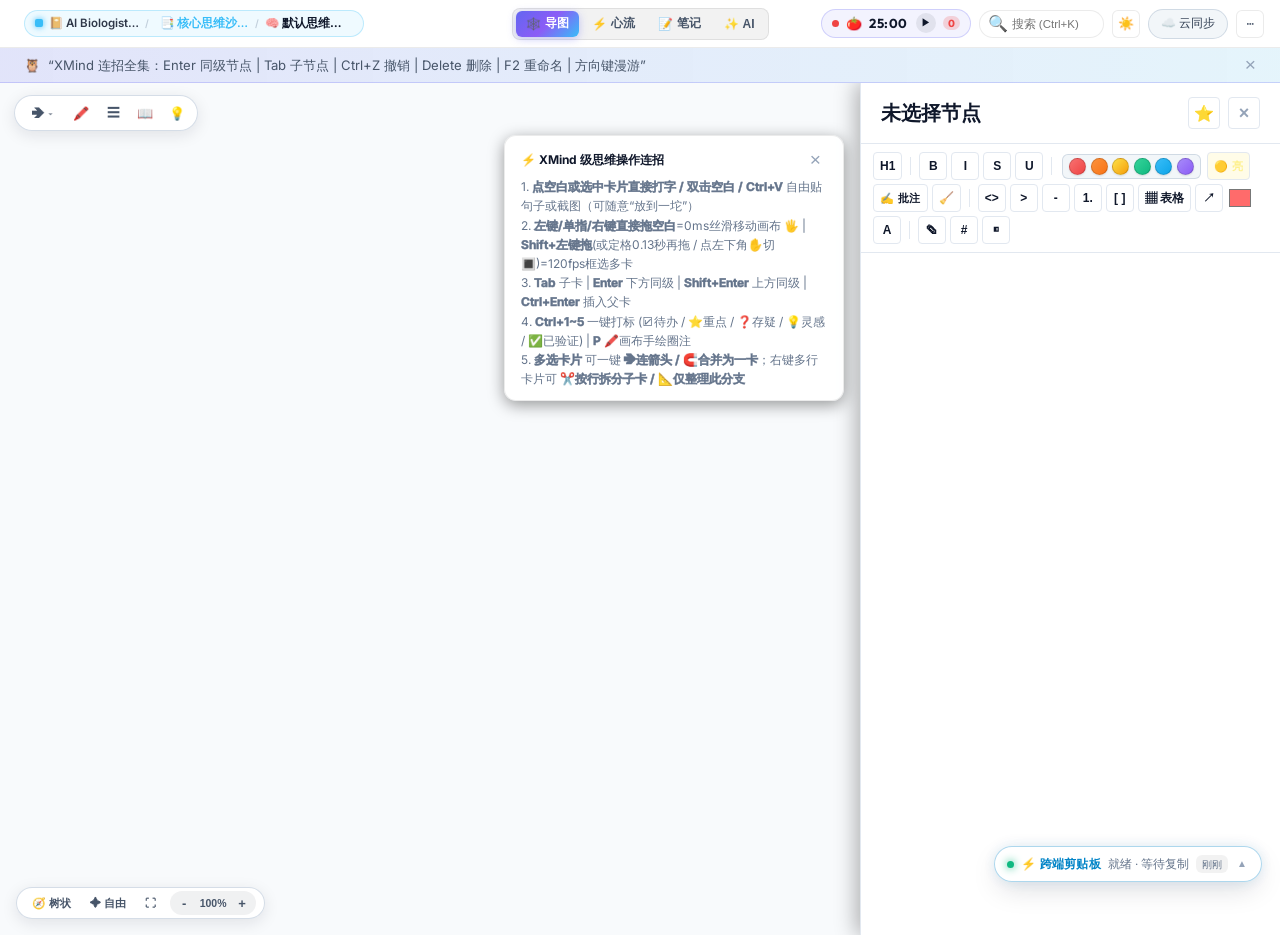
==== commit 6e0cd800: "fix(editor): release v3.9.10 with faux-bold rendering engine and robust word selection bolding" ====
--- a/public/index.html
+++ b/public/index.html
@@ -3,7 +3,7 @@
 <head>
     <meta charset="UTF-8">
     <meta name="viewport" content="width=device-width, initial-scale=1.0">
-    <title>FlowNotes — 空间自由思维沙盘与动态脑图系统 (v3.9.8)</title>
+    <title>FlowNotes — 空间自由思维沙盘与动态脑图系统 (v3.9.10)</title>
     <meta name="description" content="流动心流捕获、空间自由白板、动态跟随箭头、Markdown 深度编辑与 AI 助手于一体的个人知识工作台。">
     <meta name="theme-color" content="#f8fafc">
     <meta name="apple-mobile-web-app-capable" content="yes">
@@ -13,7 +13,7 @@
     <link rel="preconnect" href="https://fonts.gstatic.com" crossorigin>
     <link href="https://fonts.googleapis.com/css2?family=Inter:wght@300;400;500;600;700&family=Outfit:wght@400;600;700;800&family=Fira+Code:wght@400;500&display=swap" rel="stylesheet">
     <script src="https://d3js.org/d3.v7.min.js"></script>
-    <link rel="stylesheet" href="index.css?v=3.9.8">
+    <link rel="stylesheet" href="index.css?v=3.9.10">
     <script>
         try {
             const savedTheme = localStorage.getItem("flownotes_theme") || "light";
@@ -923,6 +923,6 @@
 
     <div class="toast" id="toast">保存成功</div>
 
-    <script src="app.js?v=3.9.8"></script>
+    <script src="app.js?v=3.9.10"></script>
 </body>
 </html>
--- a/public/index.css
+++ b/public/index.css
@@ -96,7 +96,7 @@
          local('仓耳玄三 M'),
          local('仓耳玄三'),
          url('/fonts/TsangerXuanSanM-W03.ttf') format('truetype');
-    font-weight: 100 900;
+    font-weight: normal;
     font-style: normal;
     font-display: swap;
 }
@@ -111,7 +111,7 @@
          local('AaZZXMCCSN (Non-Commercial Use)'),
          url('/fonts/YeGenYouSanMo.ttf') format('truetype'),
          url('/fonts/AaJiandaoshitoubu.ttf') format('truetype');
-    font-weight: 100 900;
+    font-weight: normal;
     font-style: normal;
     font-display: swap;
 }
@@ -131,6 +131,24 @@
     min-height: 100vh;
     display: flex;
     flex-direction: column;
+}
+
+/* ==========================================================================
+   v3.9.10 粗体渲染强化 (Windows Chromium DirectWrite 单字重 TTF 伪粗体补偿引擎)
+   ========================================================================== */
+b, strong, .is-bold,
+#rich-editor b, #rich-editor strong,
+#preview-panel b, #preview-panel strong,
+.canvas-note-card b, .canvas-note-card strong,
+.canvas-note-card-body b, .canvas-note-card-body strong,
+.note-heading,
+.is-card-bold,
+[style*="font-weight: bold"],
+[style*="font-weight: 700"],
+[style*="font-weight: 800"],
+[style*="font-weight: 900"] {
+    font-weight: 700 !important;
+    -webkit-text-stroke: 0.45px currentColor;
 }
 
 /* 顶栏导航 (v3.5.2 现代化三段式极简顶栏) */
